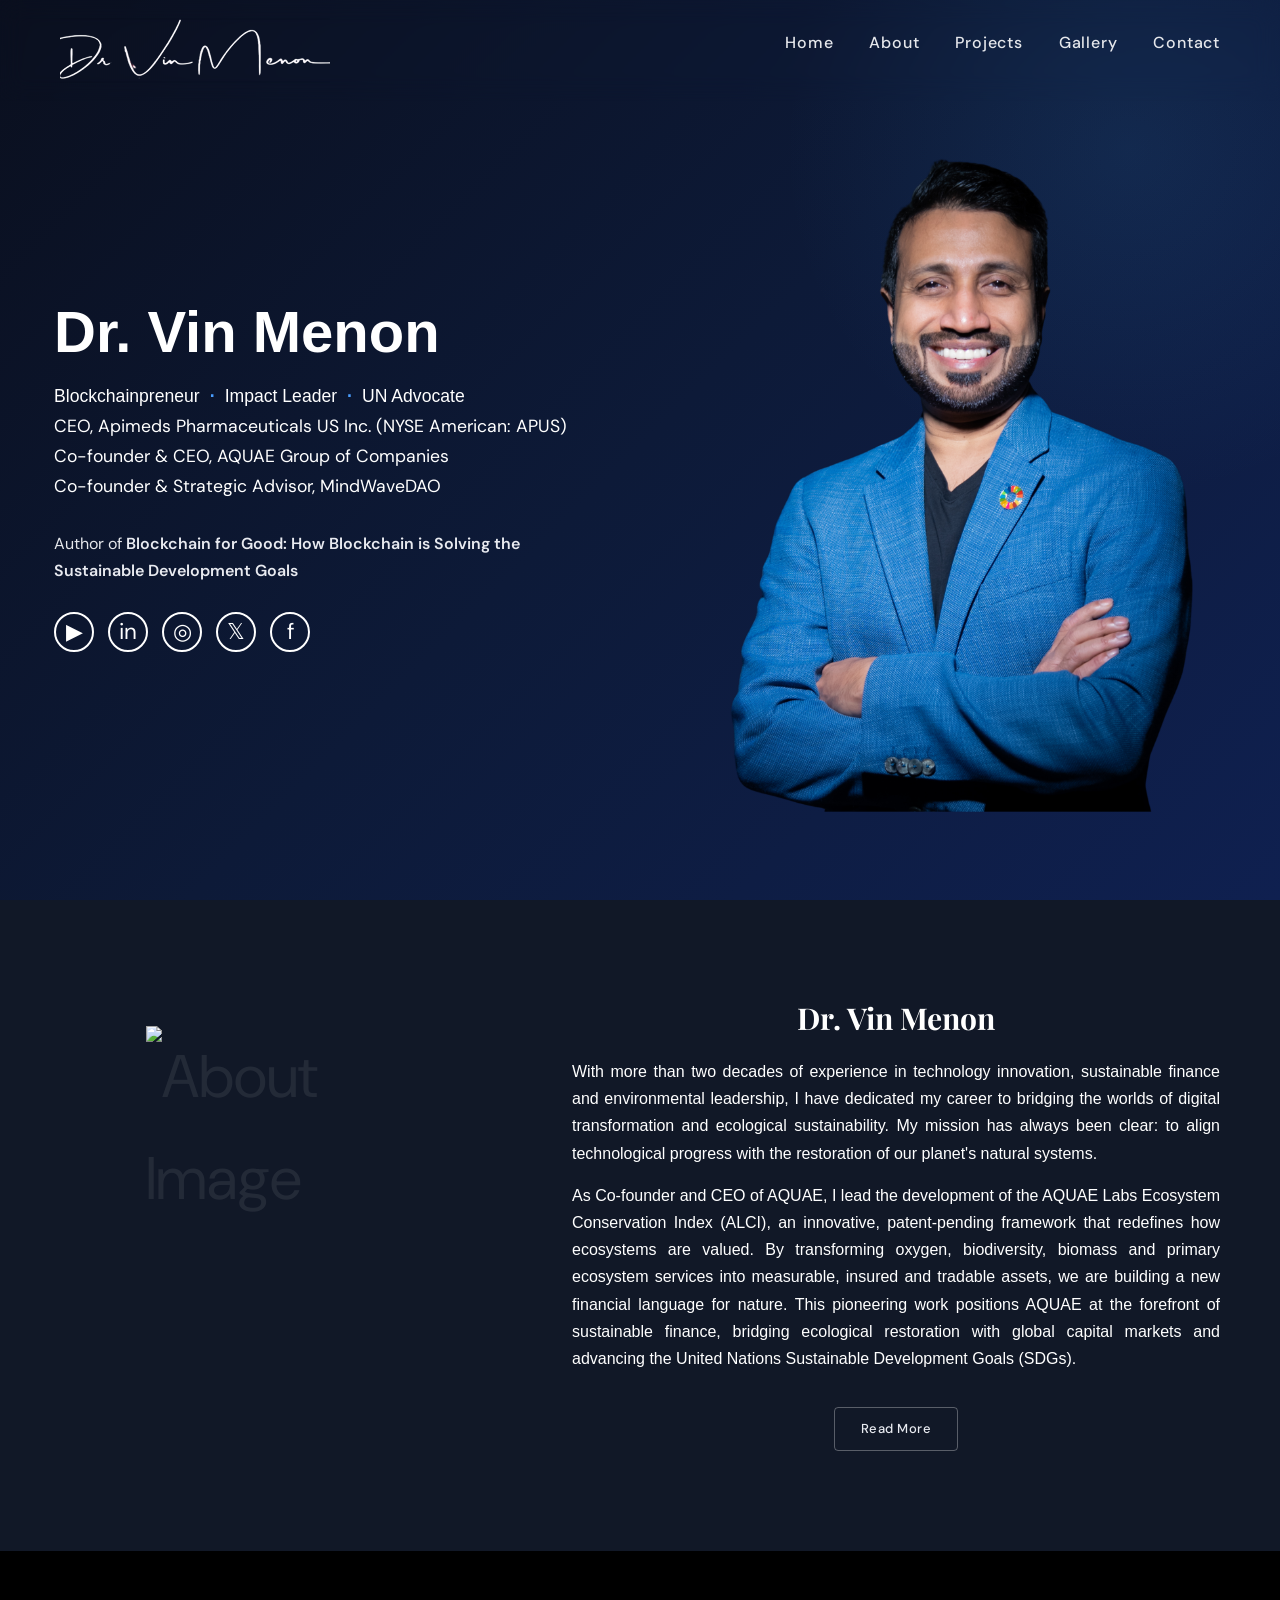
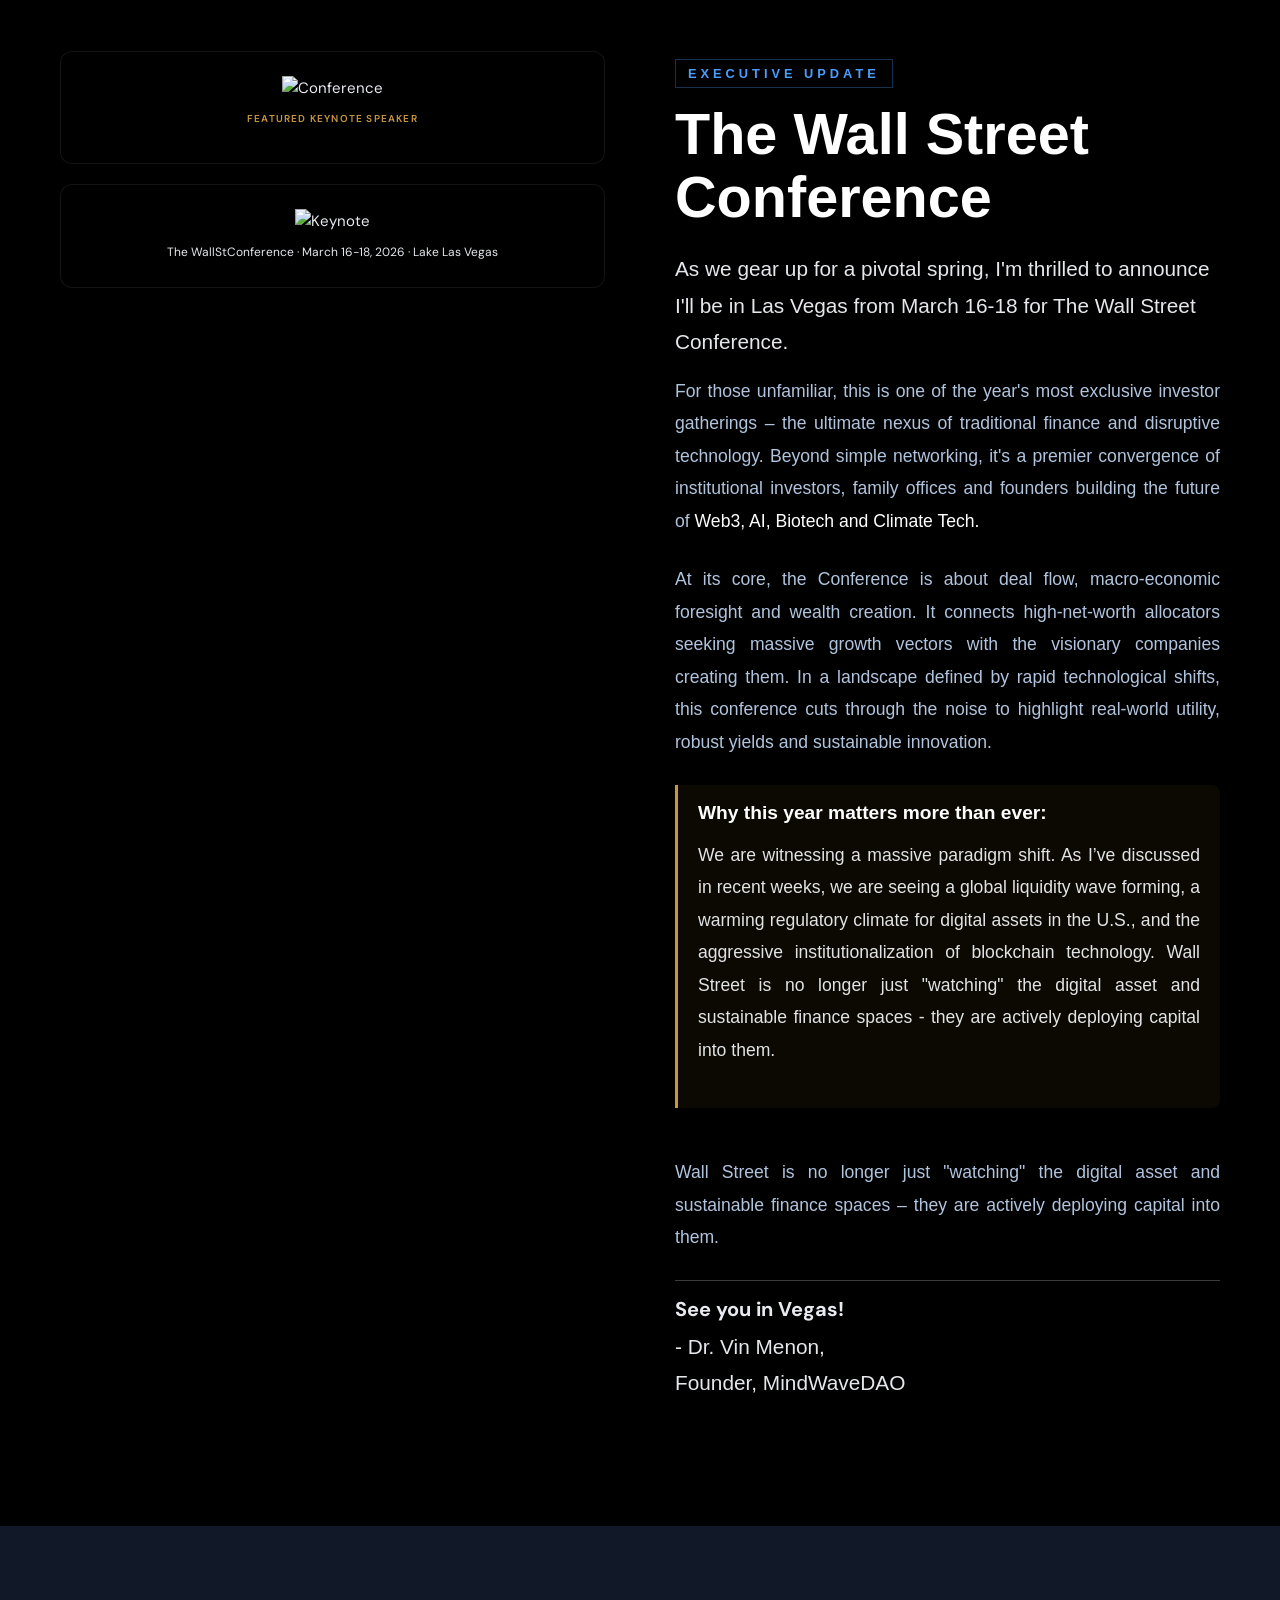
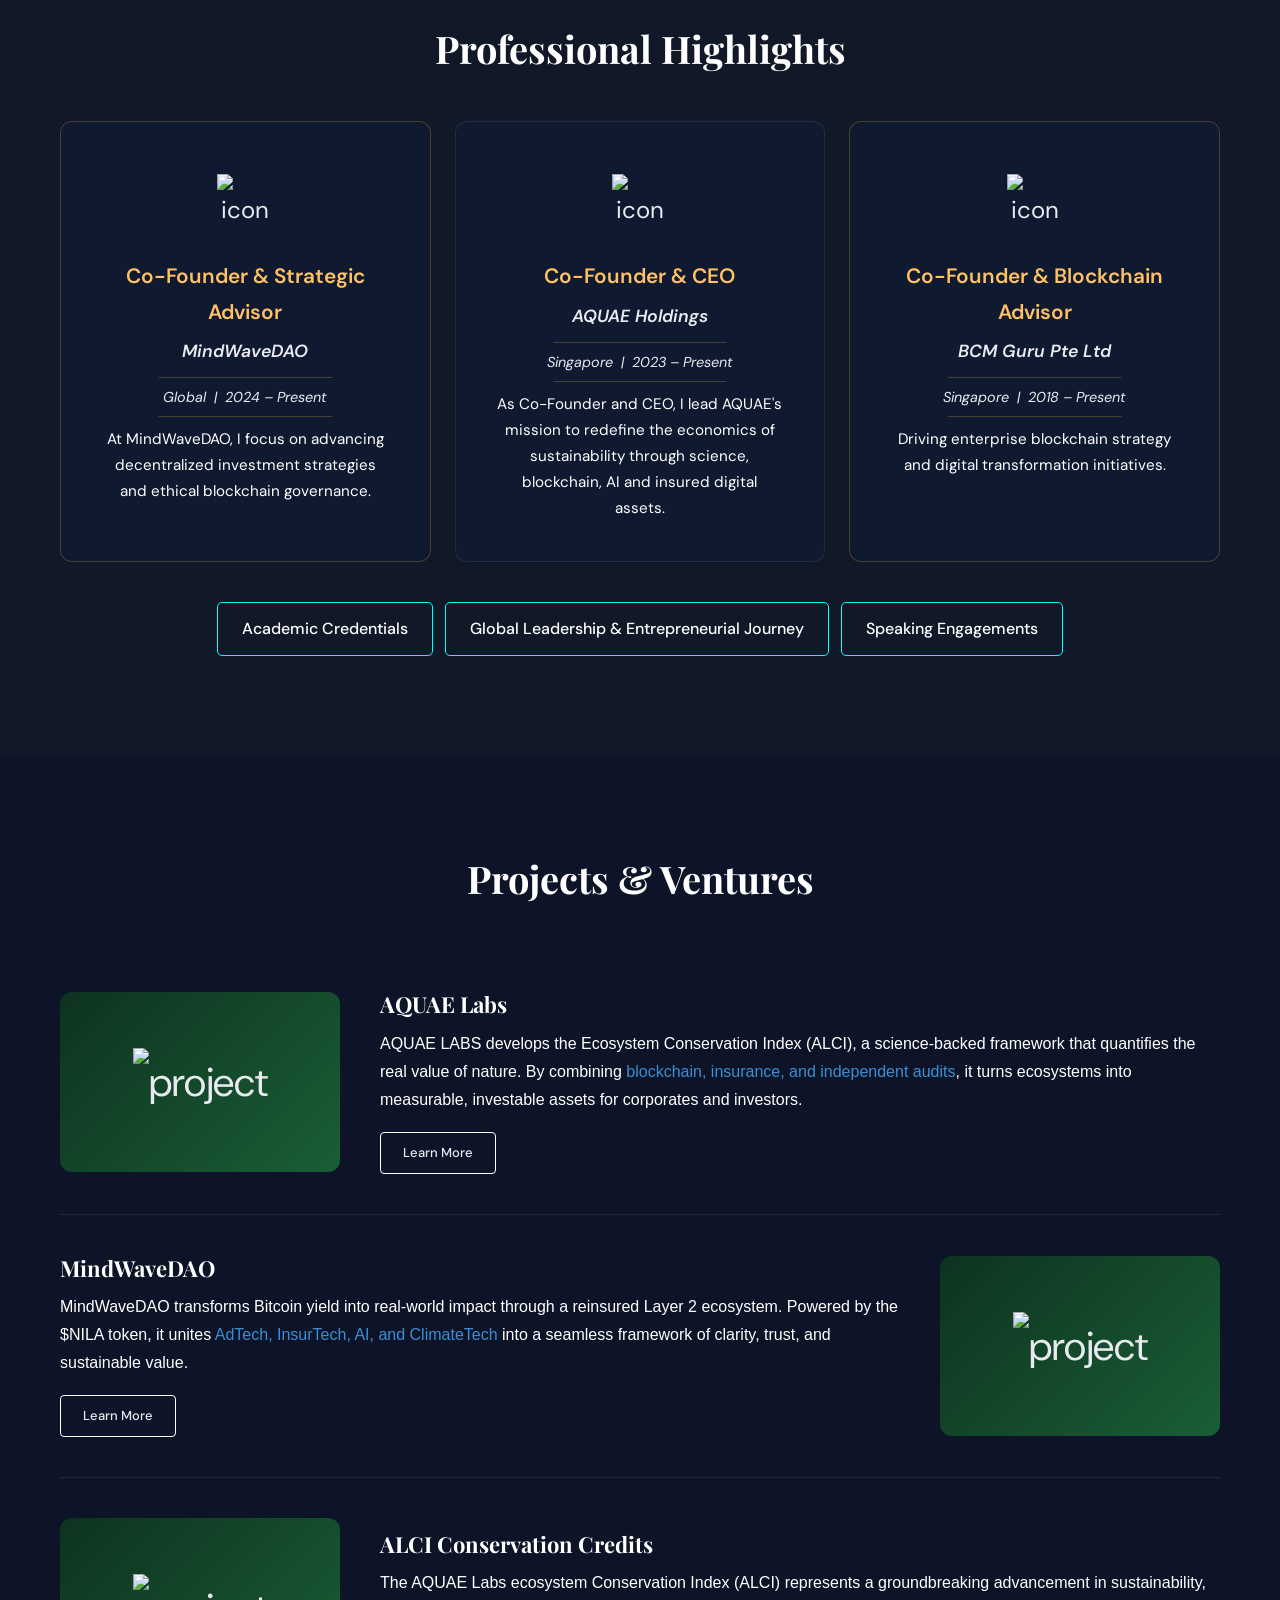
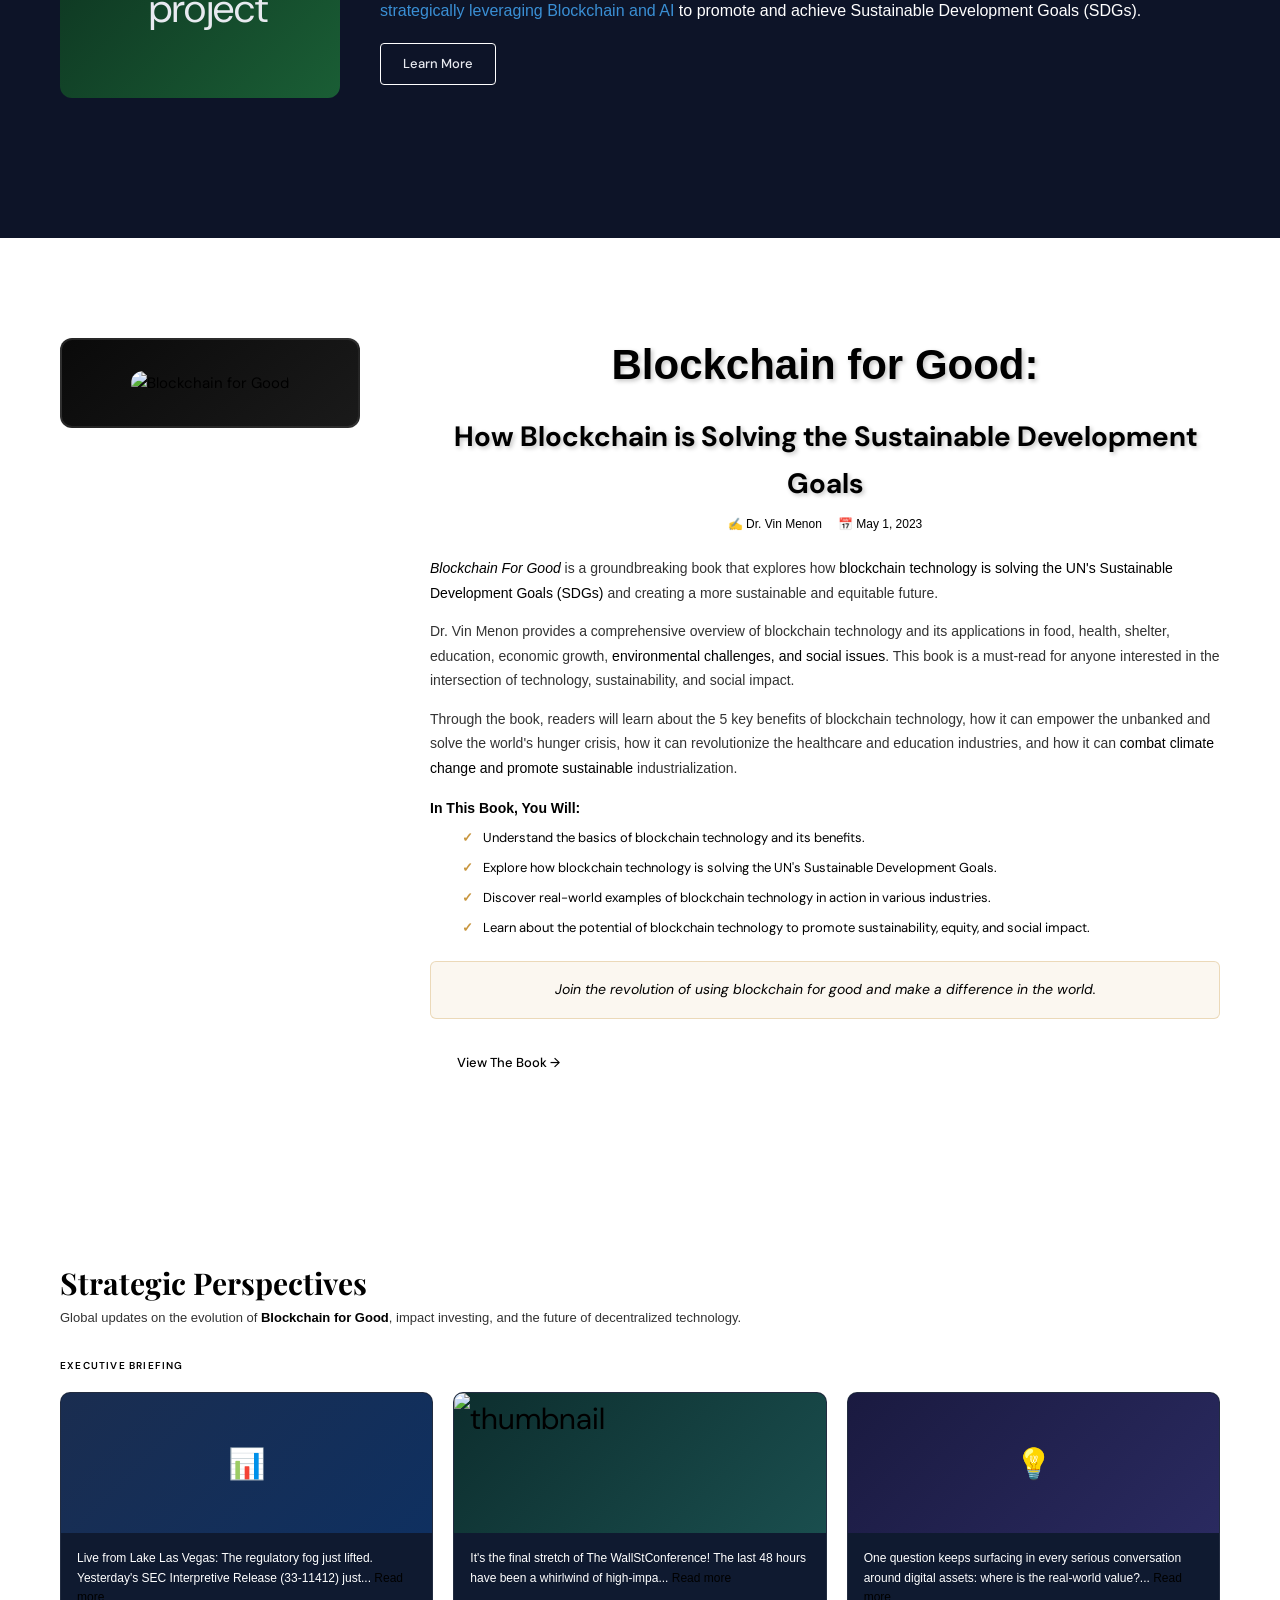
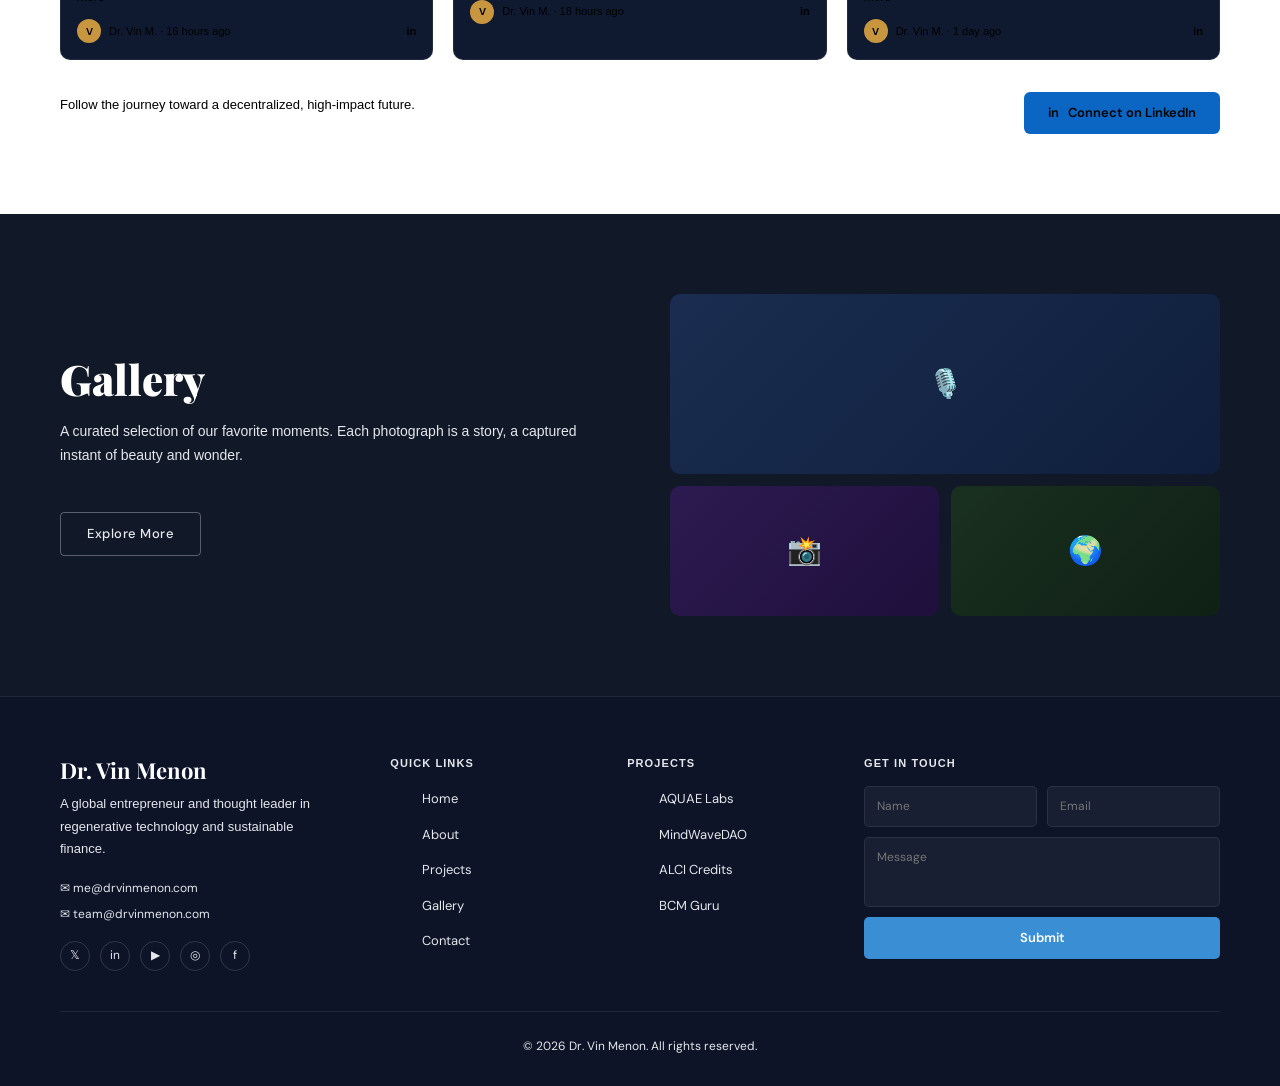
==== index.html @ 0c38018a "theon" ====
<!DOCTYPE html>
<html lang="en">
<head>
<meta charset="UTF-8">
<meta name="viewport" content="width=device-width, initial-scale=1.0">
<title>Dr. Vin Menon – Blockchainpreneur · Impact Leader · UN Advocate</title>
<link href="https://fonts.googleapis.com/css2?family=Playfair+Display:wght@400;700;900&family=DM+Sans:wght@300;400;500;600&family=DM+Serif+Display&display=swap" rel="stylesheet">
<link href="https://cdn.jsdelivr.net/npm/bootstrap@5.3.8/dist/css/bootstrap.min.css" rel="stylesheet" integrity="sha384-sRIl4kxILFvY47J16cr9ZwB07vP4J8+LH7qKQnuqkuIAvNWLzeN8tE5YBujZqJLB" crossorigin="anonymous">
<style>
  :root {
    --dark: #0a0f1e;
    --dark2: #0d1428;
    --dark3: #111827;
    --card-bg: #0f1a30;
    --accent: #c8963e;
    --accent2: #e8b44a;
    --blue-accent: #3a8fd4;
    --text: #e8eaf0;
    --muted: #e5e7eb;
    --border: rgba(255,255,255,0.08);
  }

  * { margin: 0; padding: 0; box-sizing: border-box; }

  body {
    background: var(--dark);
    color: var(--text);
    font-family: 'DM Sans', sans-serif;
    font-size: 15px;
    line-height: 1.7;
    overflow-x: hidden;
  }

  a { text-decoration: none; color: inherit; }

  /* NAV */
nav {
  position: fixed;
  top: 0;
  left: 0;
  right: 0;
  z-index: 100;

  /* background: rgba(10,15,30,0.85); */
  backdrop-filter: blur(12px);
  /* border-bottom: 1px solid var(--border); */
}

/* This controls spacing of content */
.nav-container {
  max-width: 1200px;      /* controls content width */
  margin: 0 auto;         /* center it */
  padding: 18px 20px;     /* space left & right */

  display: flex;
  align-items: center;
  justify-content: space-between;
}  

  .nav-logo {
    font-family: 'Playfair Display', serif;
    font-size: 22px;
    font-style: italic;
    color: var(--text);
    letter-spacing: 1px;
  }

  .nav-links {
    display: flex;
    gap: 36px;
    list-style: none;
  }

  .nav-links a {
    font-size: 16px;
    font-weight: 500;
    letter-spacing: 0.05em;
    color: var(--muted);
    transition: color 0.25s;
  }

  .nav-toggle-input {
    display: none;
  }

  .nav-toggle-label {
    display: none;
    font-size: 24px;
    color: var(--text);
    cursor: pointer;
    user-select: none;
    padding: 5px;
  }

  .nav-links a:hover { color: var(--text); }

  /* HERO */
  .hero {
    min-height: 100vh;
    display: flex;
    align-items: center;
    background: linear-gradient(135deg, #0a0f1e 0%, #0d1a38 50%, #0f2050 100%);
    padding: 52px 54px 0px;
    position: relative;
    overflow: hidden;
  }

  .hero::before {
    content: '';
    position: absolute;
    top: -200px; right: -200px;
    width: 700px; height: 700px;
    background: radial-gradient(circle, rgba(58,143,212,0.12) 0%, transparent 70%);
    pointer-events: none;
  }

  .hero-inner {
    max-width: 1200px;
    margin: 0 auto;
    width: 100%;
    display: grid;
    grid-template-columns: 1fr 1fr;
    align-items: center;
    gap: 60px;
  }

  .hero-content { position: relative; z-index: 2; }

.hero-content h1 {
  font-family: 'Roboto', sans-serif;
  font-size: 58px;
  font-weight: 700;
  line-height: 1.1;
  color: #fff;
  margin-bottom: 18px;
}
  .hero-tags {
    display: flex;
    gap: 10px;
    align-items: center;
    flex-wrap: wrap;
    /* margin-bottom: 20px; */
    font-size: 1.1rem;
    color: white;
  }

  .hero-tags span.dot { color: #4a9eff; font-weight: 700; }

  .hero-roles {
    margin-bottom: 28px;
    font-size: 1.1rem;
    color: white;
    /* line-height: 1.9; */
  }

  .hero-book {
    font-size: 1rem;
    color: var(--muted);
    margin-bottom: 28px;
  }

  .hero-book strong {
    color: var(--text);
    font-weight: 600;
  }

  .hero-socials {
    display: flex;
    gap: 14px;
  }

  .social-btn {
    /* width: 38px; height: 38px; */
    /* border: 1px solid rgba(255,255,255,0.2); */
    /* border-radius: 50%; */
    display: flex;
    align-items: center;
    justify-content: center;
width: 40px;
    height: 40px;
    border-radius: 50%;
    border: 2px solid #ffffff;
    color: #fff;
    font-size: 1.4rem;   
     transition: all 0.25s;
    cursor: pointer;
  }

  .social-btn:hover {
    border-color: var(--accent);
    color: var(--accent);
    background: rgba(200,150,62,0.1);
  }

  .hero-image {
    display: flex;
    justify-content: flex-end;
    position: relative;
  }

  .hero-img-wrap {
    width: 420px;
    height: 480px;
    border-radius: 20px;
    overflow: hidden;
    /* background: linear-gradient(160deg, #1a2d50 0%, #0f1e3c 100%); */
    display: flex;
    align-items: flex-end;
    justify-content: center;
    position: relative;
  }

  .hero-img-placeholder {
    width: 100%;
    height: 100%;
    /* background: linear-gradient(160deg, #1a3560 0%, #0d1e42 100%); */
    display: flex;
    align-items: center;
    justify-content: center;
    font-size: 80px;
    color: rgba(255,255,255,0.1);
  }

  /* ABOUT */
  .about {
    padding: 100px 60px;
    background: var(--dark3);
  }

  .about-inner {
    max-width: 1200px;
    margin: 0 auto;
    display: grid;
    grid-template-columns: 1fr 1.5fr;
    gap: 80px;
    align-items: center;
  }

  .about-img-wrap {
    border-radius: 16px;
    overflow: hidden;
    height: 400px;
    /* background: linear-gradient(140deg, #1a2d50 0%, #0f1e3c 100%); */
    display: flex;
    align-items: center;
    justify-content: center;
    font-size: 60px;
    color: rgba(255,255,255,0.08);
  }

  .about-content h2 {
    font-family: 'Playfair Display', serif;
    font-size: 30px;
    font-weight: 700;
    margin-bottom: 22px;
    color: #fff;
  }

  /* .about-content p {
    font-size: 14px;
    color: var(--muted);
    margin-bottom: 16px;
    line-height: 1.8;
  } */

  .about-content p a {
    color: var(--blue-accent);
  }

  .btn-outline {
    display: inline-block;
    margin-top: 20px;
    padding: 10px 26px;
    border: 1px solid rgba(255,255,255,0.3);
    border-radius: 4px;
    font-size: 13px;
    font-weight: 500;
    color: var(--text);
    letter-spacing: 0.04em;
    transition: all 0.25s;
    cursor: pointer;
  }

  .btn-outline:hover {
    border-color: var(--accent);
    color: var(--accent);
    background: rgba(200,150,62,0.06);
  }

  /* EXECUTIVE UPDATE */
  .exec-update {
    padding: 100px 60px;
    background: black;
  }

  .exec-inner {
    max-width: 1200px;
    margin: 0 auto;
    display: grid;
    grid-template-columns: 1fr 1fr;
    gap: 70px;
    /* align-items: center; */
  }

  .exec-cards {
    display: flex;
    flex-direction: column;
    gap: 20px;
  }

  .exec-card {
    background: black;
    border: 1px solid var(--border);
    border-radius: 12px;
    overflow: hidden;
    padding: 24px;
    position: relative;
  }

  .exec-card-label {
    font-size: 10px;
    letter-spacing: 0.12em;
    color: var(--accent);
    font-weight: 600;
    text-transform: uppercase;
    margin-bottom: 12px;
  }

  .conf-header {
    font-size: 13px;
    font-weight: 700;
    color: var(--text);
    text-transform: uppercase;
    letter-spacing: 0.1em;
    margin-bottom: 4px;
  }

  .conf-title {
    font-family: 'Playfair Display', serif;
    font-size: 22px;
    font-weight: 900;
    color: #fff;
    margin-bottom: 6px;
  }

  .conf-subtitle {
    color: var(--accent);
    font-size: 12px;
    font-weight: 700;
    text-transform: uppercase;
    letter-spacing: 0.08em;
    margin-bottom: 4px;
  }

  .conf-desc {
    font-size: 11px;
    color: var(--muted);
    margin-bottom: 4px;
  }

  .conf-date {
    font-size: 11px;
    color: var(--muted);
    opacity: 0.7;
  }

  .exec-content {
    padding: 10px 0;
  }

  .exec-tag {
color: #4a9eff;
    font-size: .8rem;
    font-weight: 700;
    text-transform: uppercase;
    letter-spacing: 4px;
    margin-bottom: 15px;
    padding: 6px 12px;
    border: 1px solid rgba(74, 158, 255, .3);  }

  .exec-content h2 {
  font-family: 'Roboto', sans-serif;
    font-size: 3.6rem;
    font-weight: 800;
    line-height: 1.1;
    color: #fff;
    margin-bottom: 22px;
  }

  .exec-content p {
    font-size: 1.3rem;
    color: var(--muted);
    margin-bottom: 14px;
    line-height: 1.75;
  }

  .exec-content p a { color: var(--blue-accent); }

  .highlight-box {
    border-left: 3px solid var(--accent);
    padding: 16px 20px;
    background: rgba(200,150,62,0.06);
    border-radius: 0 8px 8px 0;
    margin-top: 18px;
  }

  .highlight-box strong {
    display: block;
    font-size: 13px;
    font-weight: 600;
    color: var(--text);
    margin-bottom: 10px;
  }

  .highlight-box p {
    font-size: 13px;
    color: var(--muted);
    margin-bottom: 8px;
    line-height: 1.7;
  }

  .highlight-box p:last-child { margin-bottom: 0; }

  /* PROFESSIONAL HIGHLIGHTS */
  .highlights {
    padding: 100px 60px;
    background: var(--dark3);
  }

  .section-title {
    font-family: 'Playfair Display', serif;
    font-size: 38px;
    font-weight: 700;
    color: #fff;
    text-align: center;
    margin-bottom: 50px;
  }

  .highlights-grid {
    max-width: 1200px;
    margin: 0 auto;
    display: grid;
    grid-template-columns: repeat(3, 1fr);
    gap: 24px;
    margin-bottom: 40px;
  }

  .highlight-card {
    background: var(--card-bg);
    border: 1px solid var(--border);
    border-radius: 12px;
    padding: 32px 24px;
    text-align: center;
    transition: border-color 0.25s, transform 0.25s;
  }

  .highlight-card:hover {
    border-color: var(--accent);
    transform: translateY(-4px);
  }

  .highlight-card:first-child { border-color: rgba(200,150,62,0.3); }
  .highlight-card:last-child { border-color: rgba(200,150,62,0.3); }

  .card-icon {
    width: 56px; height: 80px;
    margin: 0 auto 16px;
    border-radius: 50%;
    display: flex;
    align-items: center;
    justify-content: center;
    font-size: 24px;
  }

  .card-role {
    color: #ffc163;
    font-size: 1.3rem;
    font-weight: 600;
    margin: 0 0 .5rem;
    /* font-family: Roboto, sans-serif; */
  }

  .card-title {
    font-size: 1.1rem;
    font-weight: 600;
    color: var(--text);
    margin-bottom: 4px;
    font-style: italic;
    word-break: break-word;
    overflow-wrap: break-word;
  }

  .card-org {
    font-size: 12px;
    font-style: italic;
    color: var(--muted);
    margin-bottom: 10px;
  }

.card-period {
  position: relative;
  padding: 8px 0;
  margin: 10px 0;
  font-size: .9rem;
    font-style: italic;
}

.card-period::before,
.card-period::after {
  content: "";
  position: absolute;
  left: 50%;
  transform: translateX(-50%);
  width: 60%;              /* 👈 control border width */
  height: 1px;
  background: rgba(200,150,62,0.3); /* 👈 low opacity */
}

.card-period::before {
  top: 0;
}

.card-period::after {
  bottom: 0;
}
  .card-desc {
    font-size:.95rem;
    color: white;
    line-height: 1.7;
  }

  .tab-btns {
    display: flex;
    gap: 12px;
    justify-content: center;
  }

  .tab-btn {
        background-color: transparent;
border: 1px solid cyan;
    border-radius: 5px;
    padding: .75rem 1.5rem;
    font-size: 1rem;
    font-weight: 500;
    text-decoration: none;
    cursor: pointer;
    color: white;
    text-align: center; 
   }

  .tab-btn:hover {
    border-color: var(--accent);
    color: var(--accent);
  }

  /* PROJECTS */
  .projects {
    padding: 100px 60px;
    background: var(--dark2);
  }

  .projects-inner { max-width: 1200px; margin: 0 auto; }

  .project-item {
    display: grid;
    grid-template-columns: 280px 1fr;
    gap: 40px;
    align-items: center;
    padding: 40px 0;
    border-bottom: 1px solid var(--border);
  }

  .project-item:first-child { padding-top: 0; }
  .project-item:last-child { border-bottom: none; }

  .project-item.reverse {
    grid-template-columns: 1fr 280px;
  }

  .project-item.reverse .project-text { order: 1; }
  .project-item.reverse .project-img { order: 2; }

  .project-img {
    height: 180px;
    border-radius: 12px;
    overflow: hidden;
    display: flex;
    align-items: center;
    justify-content: center;
    font-size: 40px;
  }

  .project-img.aquae { background: linear-gradient(135deg, #0d3320 0%, #1a5e35 100%); }
  .project-img.mind { background: linear-gradient(135deg, #0d1a3a 0%, #1a2d5e 100%); }
  .project-img.alci { background: linear-gradient(135deg, #1a2e0d 0%, #2d5e1a 100%); }

  .project-text h3 {
    font-family: 'Playfair Display', serif;
    font-size: 22px;
    font-weight: 700;
    color: #fff;
    margin-bottom: 12px;
  }

  .project-text p {
    font-size: 1rem;
    color: white;
    line-height: 1.75;
    margin-bottom: 18px;
  }

  .project-text p a { color: var(--blue-accent); }

  .btn-primary {
    display: inline-block;
    padding: 9px 22px;
    border: 1px solid rgb(255, 255, 255);
    border-radius: 4px;
    font-size: 13px;
    font-weight: 500;
    color: var(--text);
    cursor: pointer;
    transition: all 0.25s;
    background: transparent;
  }

  .btn-primary:hover {
    border-color: var(--accent);
    color: var(--accent);
  }

  /* Section backgrounds */
.book-section,
.perspectives {
  background: #ffffff !important;
}
.post-thumb img {
  width: 100%;
  height: 100%;
  object-fit: contain; /* or 'cover' if you want full fill */
}

.book-cover-img {
  width: 100%;
  height: 100%;
  object-fit: cover; /* or 'contain' if full image needed */
  border-radius: 12px;
}

/* All text inside sections */
.book-section *,
.perspectives * {
  color: #000 !important;
}

/* Slightly softer paragraph text (optional readability) */
.book-content p,
.post-body p,
.book-meta,
.perspectives-inner .sub {
  color: #333 !important;
}

  /* BOOK */
  .book-section {
    padding: 100px 60px;
    background: var(--dark3);
  }

  .book-inner {
    max-width: 1200px;
    margin: 0 auto;
    display: grid;
    grid-template-columns: 300px 1fr;
    gap: 70px;
    align-items: start;
  }

  .book-cover {
    background: linear-gradient(140deg, #0a0a0a 0%, #1a1a1a 100%);
    border-radius: 12px;
    padding: 30px 24px;
    text-align: center;
    border: 2px solid rgba(255,255,255,0.1);
  }

  .book-cover-title {
    font-family: 'Playfair Display', serif;
    font-size: 26px;
    font-weight: 900;
    color: #fff;
    line-height: 1.1;
    text-transform: uppercase;
    margin-bottom: 8px;
  }

  .book-cover-dash {
    width: 60%;
    height: 2px;
    background: #fff;
    margin: 12px auto;
  }

  .book-cover-sub {
    font-size: 10px;
    color: #aaa;
    letter-spacing: 0.05em;
    text-transform: uppercase;
    margin-bottom: 18px;
  }

  .book-cover-blockchain {
    background: linear-gradient(90deg, #1a6bb5, #3a8fd4);
    padding: 14px;
    border-radius: 8px;
    font-family: 'Playfair Display', serif;
    font-size: 18px;
    font-weight: 700;
    color: #fff;
    letter-spacing: 0.08em;
    margin-bottom: 14px;
    text-align: center;
  }

  .book-cover-author {
    font-size: 12px;
    color: var(--muted);
    letter-spacing: 0.05em;
  }

  .book-content h2 {
   font-size: clamp(26px, 4.5vw, 42px);
    line-height: 1.3;
    font-weight: 700;
    color: var(--midnight-blue-dark);
    margin-bottom: clamp(15px, 3vw, 20px);
    text-align: center;
    word-wrap: break-word;
    text-shadow: 2px 2px 4px rgba(20, 20, 20, .25);
  }

  .book-content .book-subtitle {
    /* font-family: 'Playfair Display', serif; */
font-size: clamp(18px, 3vw, 28px);  
    font-weight: 700;
    color:black;
    margin-bottom: 6px;
        text-shadow: 2px 2px 4px rgba(20, 20, 20, .25);

  }

  .book-meta {
    font-size: 12px;
    color: var(--muted);
    margin-bottom: 22px;
    display: flex;
    gap: 16px;
    align-items: center;
    display: flex;
  justify-content: center; /* 👈 centers horizontally */
  align-items: center;
  gap: 16px;
  }

  .book-content p {
    font-size: 14px;
    color: var(--muted);
    line-height: 1.75;
    margin-bottom: 14px;
  }

  .book-content p a { color: var(--blue-accent); }

  .book-content h4 {
    font-size: 14px;
    font-weight: 700;
    color: var(--text);
    margin: 20px 0 10px;
  }

  .book-list {
    list-style: none;
    margin-bottom: 22px;
  }

  .book-list li {
    display: flex;
    align-items: flex-start;
    gap: 10px;
    font-size: 13px;
    color: var(--muted);
    margin-bottom: 8px;
  }

  .book-list li::before {
    content: '✓';
    color: var(--accent);
    font-weight: 700;
    flex-shrink: 0;
  }

  .book-cta {
    background: rgba(200,150,62,0.08);
    border: 1px solid rgba(200,150,62,0.3);
    border-radius: 6px;
    padding: 16px 20px;
    font-size: 14px;
    font-style: italic;
    color: var(--accent2);
    text-align: center;
    margin-bottom: 22px;
  }

  .btn-view {
    display: inline-flex;
    align-items: center;
    gap: 8px;
    padding: 10px 26px;
    border: 1px solid rgba(255,255,255,0.3);
    border-radius: 4px;
    font-size: 13px;
    font-weight: 500;
    color: var(--text);
    cursor: pointer;
    transition: all 0.25s;
  }

  .btn-view:hover {
    border-color: var(--blue-accent);
    color: var(--blue-accent);
  }

  /* STRATEGIC PERSPECTIVES */
  .perspectives {
    padding: 80px 60px;
    background: var(--dark2);
  }

  .perspectives-inner { max-width: 1200px; margin: 0 auto; }

  .perspectives-inner h2 {
    font-family: 'Playfair Display', serif;
    font-size: 30px;
    font-weight: 700;
    color: #fff;
    margin-bottom: 6px;
  }

  .perspectives-inner .sub {
    font-size: 13px;
    color: var(--muted);
    margin-bottom: 28px;
  }

  .perspectives-inner .sub strong { color: var(--text); }

  .exec-briefing-tag {
    font-size: 10px;
    letter-spacing: 0.12em;
    color: var(--accent);
    font-weight: 600;
    text-transform: uppercase;
    margin-bottom: 18px;
  }

  .posts-grid {
    display: grid;
    grid-template-columns: repeat(3, 1fr);
    gap: 20px;
    margin-bottom: 32px;
  }

  .post-card {
    background: var(--card-bg);
    border: 1px solid var(--border);
    border-radius: 10px;
    overflow: hidden;
    transition: border-color 0.25s, transform 0.25s;
  }

  .post-card:hover {
    border-color: rgba(200,150,62,0.3);
    transform: translateY(-3px);
  }

  .post-thumb {
    height: 140px;
    display: flex;
    align-items: center;
    justify-content: center;
    font-size: 30px;
  }

  .post-thumb.blue { background: linear-gradient(135deg, #1a2d50 0%, #0f3060 100%); }
  .post-thumb.teal { background: linear-gradient(135deg, #0d2e2e 0%, #1a4e4e 100%); }
  .post-thumb.navy { background: linear-gradient(135deg, #1a1a40 0%, #2a2a60 100%); }

  .post-body { padding: 16px; }

  .post-body p {
    font-size: 12px;
    color: white !important;
    line-height: 1.6;
    margin-bottom: 12px;
  }

  .post-footer {
    display: flex;
    align-items: center;
    justify-content: space-between;
    font-size: 11px;
    color: var(--muted);
  }

  .post-author {
    display: flex;
    align-items: center;
    gap: 8px;
  }

  .post-avatar {
    width: 24px; height: 24px;
    background: var(--accent);
    border-radius: 50%;
    display: flex;
    align-items: center;
    justify-content: center;
    font-size: 10px;
    color: #fff;
    font-weight: 700;
  }

  .linkedin-btn {
    display: inline-flex;
    align-items: center;
    gap: 10px;
    padding: 10px 24px;
    background: #0a66c2;
    border-radius: 6px;
    font-size: 13px;
    font-weight: 600;
    color: #fff;
    cursor: pointer;
    transition: background 0.25s;
    float: right;
  }

  .linkedin-btn:hover { background: #0855a5; }

  /* GALLERY */
  .gallery {
    padding: 80px 60px;
    background: var(--dark3);
  }

  .gallery-inner {
    max-width: 1200px;
    margin: 0 auto;
    display: grid;
    grid-template-columns: 1fr 1fr;
    gap: 60px;
    align-items: center;
  }

  .gallery-content h2 {
    font-family: 'Playfair Display', serif;
    font-size: 42px;
    font-weight: 900;
    color: #fff;
    margin-bottom: 14px;
  }

  .gallery-content p {
    font-size: 14px;
    color: var(--muted);
    margin-bottom: 24px;
    line-height: 1.75;
  }

  .gallery-grid {
    display: grid;
    grid-template-columns: 1fr 1fr;
    gap: 12px;
  }

  .gallery-item {
    border-radius: 10px;
    overflow: hidden;
    height: 130px;
    display: flex;
    align-items: center;
    justify-content: center;
    font-size: 28px;
  }

  .gallery-item:first-child {
    grid-column: 1 / -1;
    height: 180px;
  }

  .gi-1 { background: linear-gradient(135deg, #1a2d50 0%, #0f1e3c 100%); }
  .gi-2 { background: linear-gradient(135deg, #2d1a50 0%, #1e0f3c 100%); }
  .gi-3 { background: linear-gradient(135deg, #1a3020 0%, #0f2015 100%); }

  /* FOOTER */
  footer {
    background: var(--dark2);
    padding: 60px 60px 30px;
    border-top: 1px solid var(--border);
  }

  .footer-inner {
    max-width: 1200px;
    margin: 0 auto;
    display: grid;
    grid-template-columns: 1.5fr 1fr 1fr 1.5fr;
    gap: 50px;
    padding-bottom: 40px;
    border-bottom: 1px solid var(--border);
    margin-bottom: 24px;
  }

  .footer-brand h3 {
    font-family: 'Playfair Display', serif;
    font-size: 22px;
    font-weight: 700;
    color: #fff;
    margin-bottom: 10px;
  }

  .footer-brand p {
    font-size: 13px;
    color: var(--muted);
    line-height: 1.7;
    margin-bottom: 18px;
  }

  .footer-email {
    display: flex;
    align-items: center;
    gap: 8px;
    font-size: 12px;
    color: var(--muted);
    margin-bottom: 6px;
  }

  .footer-socials {
    display: flex;
    gap: 10px;
    margin-top: 16px;
  }

  .footer-social {
    width: 30px; height: 30px;
    border: 1px solid rgba(255,255,255,0.15);
    border-radius: 50%;
    display: flex;
    align-items: center;
    justify-content: center;
    font-size: 12px;
    color: var(--muted);
    transition: all 0.25s;
    cursor: pointer;
  }

  .footer-social:hover {
    border-color: var(--accent);
    color: var(--accent);
  }

  .footer-col h4 {
    font-size: 11px;
    letter-spacing: 0.1em;
    text-transform: uppercase;
    color: var(--muted);
    font-weight: 600;
    margin-bottom: 16px;
  }

  .footer-col ul { list-style: none; }
  .footer-col ul li { margin-bottom: 10px; }
  .footer-col ul li a { font-size: 13px; color: var(--muted); transition: color 0.2s; }
  .footer-col ul li a:hover { color: var(--text); }

  .contact-form {
    display: flex;
    flex-direction: column;
    gap: 10px;
  }

  .contact-form h4 {
    font-size: 11px;
    letter-spacing: 0.1em;
    text-transform: uppercase;
    color: var(--muted);
    font-weight: 600;
    margin-bottom: 6px;
  }

  .form-row {
    display: grid;
    grid-template-columns: 1fr 1fr;
    gap: 10px;
  }

  .contact-form input,
  .contact-form textarea {
    background: rgba(255,255,255,0.05);
    border: 1px solid var(--border);
    border-radius: 5px;
    padding: 9px 12px;
    font-size: 12px;
    color: var(--text);
    font-family: 'DM Sans', sans-serif;
    transition: border-color 0.25s;
    outline: none;
  }

  .contact-form input:focus,
  .contact-form textarea:focus {
    border-color: var(--accent);
  }

  .contact-form textarea {
    resize: none;
    height: 70px;
  }

  .submit-btn {
    background: var(--blue-accent);
    border: none;
    border-radius: 5px;
    padding: 10px;
    font-size: 13px;
    font-weight: 600;
    color: #fff;
    cursor: pointer;
    transition: background 0.25s;
    font-family: 'DM Sans', sans-serif;
  }

  .submit-btn:hover { background: #2a7dc4; }

  .footer-copy {
    max-width: 1200px;
    margin: 0 auto;
    font-size: 12px;
    color: var(--muted);
    text-align: center;
  }
  span{
    font-family: 'Roboto', sans-serif;
  }
  p{
    font-family: 'Roboto', sans-serif;
  }
  h1, h2, h3, h4 {
    font-family: 'Roboto', sans-serif;
  }

  .about-paragraph {
    font-size: 16px;
    line-height: 1.7;
    margin-bottom: 15px;
    text-align: justify;
    color: white
}
.heading{
 font-size: 1.2rem;
    color: #fff;
    margin-bottom: 15px;
    font-weight: 700;
}
@media (max-width: 768px) {

  /* Stack cards vertically */
  .exec-cards {
    display: flex;
    flex-direction: column;
    gap: 16px;
  }

  .exec-card {
    width: 100%;
  }

  /* Image sizing */
  .exec-img {
    width: 100%;
    height: auto;
    border-radius: 8px;
  }

  /* Reduce spacing */
  .exec-inner {
    padding: 0 12px;
  }

  /* Content spacing */
  .exec-content {
    margin-top: 20px;
  }

  /* Headings */
  .exec-content h2 {
    font-size: 22px;
    text-align: center;
  }

  /* Paragraph readability */
  .exec-content p {
    font-size: 14px !important;
    line-height: 1.7 !important;
    text-align: justify;
  }

  /* Highlight box */
  .highlight-box {
    padding: 14px;
    margin-bottom: 20px;
  }

  .highlight-box h3 {
    font-size: 16px;
  }

  /* Footer text */
  .exec-content h5 {
    text-align: center;
    font-size: 16px;
  }

  .exec-content p:last-child {
    text-align: center;
    font-size: 14px;
  }

  /* Tag center */
  .exec-tag {
    display: block;
    text-align: center;
    font-size: 12px;
  }
}
@media (max-width: 576px) {
  .tab-btns {
    justify-content: flex-start;  /* override center ONLY on mobile */
    overflow-x: auto;
    gap: 8px;
    padding-bottom: 6px;
    scrollbar-width: none;
  }

  .tab-btns::-webkit-scrollbar {
    display: none;
  }

  .tab-btn {
    white-space: nowrap;
    flex-shrink: 0;
    font-size: 13px;
    padding: 8px 14px;
  }
}

  /* Animations */
  @keyframes fadeInUp {
    from { opacity: 0; transform: translateY(28px); }
    to { opacity: 1; transform: translateY(0); }
  }

  .hero-content { animation: fadeInUp 0.8s ease both; }
.hero-img-placeholder img {
  transition: transform 0.4s ease, box-shadow 0.4s ease;
}

.hero-img-placeholder img:hover {
  transform: translateX(-15px) scale(1.02);
  /* box-shadow: 0 10px 30px rgba(0,0,0,0.2); */
}
  /* RESPONSIVE MOBILE + TABLET (keep large screen unchanged) */
  @media (max-width: 992px) {
    .nav-container { padding: 14px 20px; }
    .nav-links { gap: 18px; font-size: 14px; }
    .hero { padding: 100px 30px 60px; }
    .hero-inner { grid-template-columns: 1fr; gap: 30px; }
    .hero-image { justify-content: center; }
    .hero-img-wrap { width: 320px; height: 360px; }
    .about { padding: 80px 30px; }
    .about-inner, .exec-inner, .projects-inner, .book-inner, .gallery-inner, .footer-inner { width: 100%; }
    .about-inner, .exec-inner, .book-inner, .gallery-inner { grid-template-columns: 1fr; gap: 30px; }
    .highlights-grid { grid-template-columns: repeat(2, 1fr); gap: 18px; }
    .project-item { grid-template-columns: 1fr; gap: 20px; padding: 30px 0; }
    .project-item.reverse { grid-template-columns: 1fr; }
    .project-img { height: 160px; }
    .perspectives { padding: 60px 30px; }
    .posts-grid { grid-template-columns: 1fr 1fr; gap: 16px; }
    .gallery-grid { grid-template-columns: 1fr 1fr; gap: 10px; }
    .footer-inner { grid-template-columns: 1fr 1fr; gap: 20px; padding-bottom: 30px; }
    .footer-socials { justify-content: flex-start; }
    .contact-form .form-row { grid-template-columns: 1fr; }
  }

  @media (max-width: 768px) {
    .nav-container { padding: 12px 16px; position: relative; }
    .nav-toggle-label { display: block; }
    .nav-links {
      position: absolute;
      top: 100%; left: 0; right: 0;
      background: rgba(10, 15, 30, 0.95);
      border-top: 1px solid var(--border);
      margin: 0;
      padding: 10px 16px;
      flex-direction: column;
      gap: 10px;
      max-height: 0;
      overflow: hidden;
      transition: max-height 0.25s ease;
      z-index: 99;
    }
    .nav-links li { width: 100%; }
    .nav-links a {
      width: 100%;
      display: block;
      font-size: 15px;
      padding: 8px 0;
    }
    .nav-toggle-input:checked + .nav-toggle-label + .nav-links {
      max-height: 320px;
    }
    .hero { padding: 104px 16px 40px; min-height: auto; }
    .hero-content h1 { font-size: 42px; }
    .hero-tags, .hero-roles, .hero-book { font-size: 12px; }
    .hero-img-wrap { width: 100%; max-width: 300px; height: 340px; margin: 0 auto; }
    .about, .exec-update, .highlights, .projects, .book-section, .perspectives, .gallery, footer { padding: 50px 16px; }
    .about-content p, .exec-content p, .project-text p, .book-content p, .post-body p, .footer-brand p { font-size: 13px; }
    .highlight-card, .exec-card, .project-item, .post-card { padding: 18px; }
    .highlights-grid, .posts-grid, .gallery-grid { grid-template-columns: 1fr; }
    .footer-inner { grid-template-columns: 1fr; gap: 16px; }
    .footer-copy { font-size: 11px; }
    .linkedin-btn { float: none; width: 100%; justify-content: center; }
    .btn-outline, .btn-primary, .btn-view, .submit-btn { width: 100%; text-align: center; }
    .contact-form textarea { height: 100px; }
  }

  /* Scrollbar */
  ::-webkit-scrollbar { width: 6px; }
  ::-webkit-scrollbar-track { background: var(--dark); }
  ::-webkit-scrollbar-thumb { background: rgba(200,150,62,0.3); border-radius: 3px; }
</style>
</head>
<body>

<!-- NAV -->
<nav>
  <div class="nav-container">
    <div class="nav-logo">
      <img src="/images/sign.png" alt="Dr. Vin Menon Logo" />
    </div> 

    <input type="checkbox" id="nav-toggle" class="nav-toggle-input" />
    <label for="nav-toggle" class="nav-toggle-label">☰</label>

    <ul class="nav-links">
      <li><a href="#">Home</a></li>
      <li><a href="#">About</a></li>
      <li><a href="#">Projects</a></li>
      <li><a href="#">Gallery</a></li>
      <li><a href="#">Contact</a></li>
    </ul>
  </div>
</nav>
<!-- HERO -->
<section class="hero">
  <div class="hero-inner">
    <div class="hero-content">
      <h1>Dr. Vin Menon</h1>
      <div class="hero-tags">
        <span>Blockchainpreneur</span>
        <span class="dot">·</span>
        <span>Impact Leader</span>
        <span class="dot">·</span>
        <span>UN Advocate</span>
      </div>
      <div class="hero-roles">
        CEO, Apimeds Pharmaceuticals US Inc. (NYSE American: APUS)<br>
        Co-founder &amp; CEO, AQUAE Group of Companies<br>
        Co-founder &amp; Strategic Advisor, MindWaveDAO
      </div>
      <div class="hero-book">
        Author of <strong>Blockchain for Good: How Blockchain is Solving the Sustainable Development Goals</strong>
      </div>
      <div class="hero-socials">
        <div class="social-btn">▶</div>
        <div class="social-btn">in</div>
        <div class="social-btn">◎</div>
        <div class="social-btn">𝕏</div>
        <div class="social-btn">f</div>
      </div>
    </div>
<div class="hero-image">
  <!-- <div class="hero-img-wrap"> -->
    <div class="hero-img-placeholder">
      <img 
        src="/images/vin.png" 
        alt="Hero Image" 
        class="img-fluid"
        style="max-width: 100%; height: auto;"
      />
    </div>
  <!-- </div> -->
</div>  </div>
</section>

<!-- ABOUT -->
<section class="about">
  <div class="about-inner">
<div class="about-img-wrap">
  <img 
    src="https://drvinmenon.com/images/vin-about.png" 
    alt="About Image" 
    class="img-fluid"
    style="
      width:260px;
      height:400px;
      object-fit:cover;
    "
  />
</div>  
  <div class="about-content">
      <h2 class="text-center">Dr. Vin Menon</h2>
      <p class="about-paragraph">With more than two decades of experience in technology innovation, sustainable finance and environmental leadership, I have dedicated my career to bridging the worlds of digital transformation and ecological sustainability. My mission has always been clear: to align technological progress with the restoration of our planet's natural systems.</p>
      <p class="about-paragraph">As Co-founder and CEO of AQUAE, I lead the development of the AQUAE Labs Ecosystem Conservation Index (ALCI), an innovative, patent-pending framework that redefines how ecosystems are valued. By transforming oxygen, biodiversity, biomass and primary ecosystem services into measurable, insured and tradable assets, we are building a new financial language for nature. This pioneering work positions AQUAE at the forefront of sustainable finance, bridging ecological restoration with global capital markets and advancing the United Nations Sustainable Development Goals (SDGs).</p>
<div class="text-center">
        <a href="#" class="btn-outline">Read More</a>
  
</div>    </div>
  </div>
</section>

<!-- EXECUTIVE UPDATE -->
<section class="exec-update">
  <div class="exec-inner">
<div class="exec-cards">

  <div class="exec-card text-center">
    <img src="https://drvinmenon.com/images/wall-street-conf-poster1.png" alt="Conference" class="img-fluid mb-2 exec-img">

    <div class="exec-card-label">Featured Keynote Speaker</div>
    <!-- <div class="conf-header">The Wall St Conference</div>
    <div style="font-size:11px;color:var(--accent);margin-bottom:6px;">
      "Sun Valley" Experience in Lake Las Vegas · March 16-18, 2026
    </div>
    <div class="conf-subtitle">Bridging Traditional Capital &amp; Disruptive Innovation</div>
    <div class="conf-desc">Join the Year's Most Exclusive Investor Gathering</div>
    <div class="conf-date">March 16–18, 2026 | Lake Las Vegas</div> -->
  </div>

  <div class="exec-card text-center">
    <img src="https://drvinmenon.com/images/wall-street-conf-poster2.png" alt="Keynote" class="img-fluid mb-2 exec-img">

    <!-- <div class="exec-card-label">Keynote Address</div>
    <div style="font-family:'Playfair Display',serif; font-size:20px; font-weight:900; color:var(--accent); text-transform:uppercase; letter-spacing:0.06em; line-height:1.2; margin-bottom:8px;">
      The Architecture of Tomorrow's Economy
    </div> -->
    <div style="font-size:12px;color:var(--muted);">
      <!-- An Exclusive Keynote Address by Dr. Vin Menon<br> -->
      The WallStConference · March 16-18, 2026 · Lake Las Vegas
    </div>
  </div>

</div>  
  <div class="exec-content">
      <span class="exec-tag">Executive Update</span>
      <h2 class="mt-3">The Wall Street Conference</h2>
      <p>As we gear up for a pivotal spring, I'm thrilled to announce I'll be in Las Vegas from March 16-18 for The Wall Street Conference.</p>
      <p style="font-size: 1.1rem; line-height: 1.85; color: #b0c4de; margin-bottom: 26px; text-align: justify;">
  For those unfamiliar, this is one of the year's most exclusive investor gatherings – the ultimate nexus of traditional finance and disruptive technology. Beyond simple networking, it's a premier convergence of institutional investors, family offices and founders building the future of<span class="text-white"> Web3, AI, Biotech and Climate Tech.</span>
</p>
      <p style="font-size: 1.1rem; line-height: 1.85; color: #b0c4de; margin-bottom: 26px; text-align: justify;">At its core, the Conference is about deal flow, macro-economic foresight and wealth creation. It connects high-net-worth allocators seeking massive growth vectors with the visionary companies creating them. In a landscape defined by rapid technological shifts, this conference cuts through the noise to highlight real-world utility, robust yields and sustainable innovation.</p>
      <div class="highlight-box mb-5">
        <h3 class="heading">Why this year matters more than ever:</h3>
        <p style="font-size: 1.1rem; line-height: 1.85; color: #e2e3e5; margin-bottom: 26px; text-align: justify;">We are witnessing a massive paradigm shift. As I’ve discussed in recent weeks, we are seeing a global liquidity wave forming, a warming regulatory climate for digital assets in the U.S., and the aggressive institutionalization of blockchain technology. Wall Street is no longer just "watching" the digital asset and sustainable finance spaces - they are actively deploying capital into them.</p>
       
      </div>

       <p  style="font-size: 1.1rem; line-height: 1.85; color: #b0c4de; margin-bottom: 26px; text-align: justify;">Wall Street is no longer just "watching" the digital asset and sustainable finance spaces – they are actively deploying capital into them.</p>

        <!-- <i  style="font-size: 1.1rem; line-height: 1.85; color: #efefef; margin-bottom: 26px; text-align: justify;">If you are an allocator, a fellow innovator or a partner attending the conference in Vegas this March, let’s connect. I look forward to discussing the future of macro assets, the continued rise of Bitcoin, and how we can leverage technology for sustainable, real-world impact.</i> -->

        <hr>
        <h5 class="fw-bold">See you in Vegas!</h5>
        <p>- Dr. Vin Menon, <br>Founder, MindWaveDAO</p>
        
    </div>
  </div>
</section>

<!-- PROFESSIONAL HIGHLIGHTS -->
<section class="highlights">
  <h2 class="section-title">Professional Highlights</h2>
  <div class="highlights-grid">
<div class="highlight-card" style="padding: 2.5rem;">
  <div class="card-icon" >
    <img src="https://drvinmenon.com/images/mindwave-logo.png" alt="icon" style=" max-height: 100%;
    max-width: 160px;
    object-fit: contain;" />
  </div>
  <div class="card-role">Co-Founder &amp; Strategic Advisor</div>
  <div class="card-title">MindWaveDAO</div>
  <div class="card-period">Global &nbsp;|&nbsp; 2024 – Present</div>
  <div class="card-desc">
    At MindWaveDAO, I focus on advancing decentralized investment strategies and ethical blockchain governance.
  </div>
</div> 
   <div class="highlight-card" style="padding: 2.5rem;">
  <div class="card-icon" >
    <img src="https://drvinmenon.com/images/aquae-logo.png" alt="icon" style=" max-height: 100%;
    max-width: 160px;
    object-fit: contain;" />
  </div>
      <div class="card-role">Co-Founder &amp; CEO</div>
      <div class="card-title"> AQUAE Holdings  </div>
      <div class="card-period">Singapore  &nbsp;|&nbsp; 2023 – Present</div>
      <div class="card-desc">As Co-Founder and CEO, I lead AQUAE's mission to redefine the economics of sustainability through science, blockchain, AI and insured digital assets.</div>
    </div>
   <div class="highlight-card" style="padding: 2.5rem;">
  <div class="card-icon" >
    <img src="https://drvinmenon.com/images/bcm-1.png" alt="icon" style=" max-height: 100%;
    max-width: 160px;
    object-fit: contain;" />
  </div>
      <div class="card-role">Co-Founder &amp; Blockchain Advisor</div>
      <div class="card-title">BCM Guru Pte Ltd</div>
      <div class="card-period">Singapore &nbsp;|&nbsp; 2018 – Present</div>
      <div class="card-desc">Driving enterprise blockchain strategy and digital transformation initiatives.</div>
    </div>
  </div>
  <div class="tab-btns">
    <button class="tab-btn">Academic Credentials</button>
    <button class="tab-btn">Global Leadership &amp; Entrepreneurial Journey</button>
    <button class="tab-btn">Speaking Engagements</button>
  </div>
</section>

<!-- PROJECTS -->
<section class="projects">
  <div class="projects-inner">
    <h2 class="section-title">Projects &amp; Ventures</h2>

    <div class="project-item">
<div class="project-img aquae">
  <img src="https://drvinmenon.com/images/aquae.svg" alt="project" />
</div>    
  <div class="project-text">
        <h3>AQUAE Labs</h3>
        <p>AQUAE LABS develops the Ecosystem Conservation Index (ALCI), a science-backed framework that quantifies the real value of nature. By combining <a href="#">blockchain, insurance, and independent audits</a>, it turns ecosystems into measurable, investable assets for corporates and investors.</p>
        <a href="#" class="btn-primary">Learn More</a>
      </div>
    </div>

    <div class="project-item reverse">
      <div class="project-text">
        <h3>MindWaveDAO</h3>
        <p>MindWaveDAO transforms Bitcoin yield into real-world impact through a reinsured Layer 2 ecosystem. Powered by the $NILA token, it unites <a href="#">AdTech, InsurTech, AI, and ClimateTech</a> into a seamless framework of clarity, trust, and sustainable value.</p>
        <a href="#" class="btn-primary">Learn More</a>
      </div>
<div class="project-img aquae">
  <img src="https://drvinmenon.com/images/alci.svg" alt="project" />
</div>    
    </div>

    <div class="project-item">
<div class="project-img aquae">
  <img src="https://drvinmenon.com/images/mindwave.svg" alt="project" />
</div>    
      <div class="project-text">
        <h3>ALCI Conservation Credits</h3>
        <p>The AQUAE Labs ecosystem Conservation Index (ALCI) represents a groundbreaking advancement in sustainability, <a href="#">strategically leveraging Blockchain and AI</a> to promote and achieve Sustainable Development Goals (SDGs).</p>
        <a href="#" class="btn-primary">Learn More</a>
      </div>
    </div>
  </div>
</section>

<!-- BOOK -->
<section class="book-section">
  <div class="book-inner">
    <div class="book-cover">
  <img src="https://drvinmenon.com/images/book.jpg" alt="Blockchain for Good" class="book-cover-img" />
</div>
    <div class="book-content">
      <h2 class="text-center">Blockchain for Good:</h2>
      <div class="book-subtitle text-center">How Blockchain is Solving the Sustainable Development Goals</div>
      <div class="book-meta ">
        <span>✍ Dr. Vin Menon</span>
        <span>📅 May 1, 2023</span>
      </div>
      <p><em>Blockchain For Good</em> is a groundbreaking book that explores how <a href="#">blockchain technology is solving the UN's Sustainable Development Goals (SDGs)</a> and creating a more sustainable and equitable future.</p>
      <p>Dr. Vin Menon provides a comprehensive overview of blockchain technology and its applications in food, health, shelter, education, economic growth, <a href="#">environmental challenges, and social issues</a>. This book is a must-read for anyone interested in the intersection of technology, sustainability, and social impact.</p>
      <p>Through the book, readers will learn about the 5 key benefits of blockchain technology, how it can empower the unbanked and solve the world's hunger crisis, how it can revolutionize the healthcare and education industries, and how it can <a href="#">combat climate change and promote sustainable</a> industrialization.</p>
      <h4>In This Book, You Will:</h4>
      <ul class="book-list">
        <li>Understand the basics of blockchain technology and its benefits.</li>
        <li>Explore how blockchain technology is solving the UN's Sustainable Development Goals.</li>
        <li>Discover real-world examples of blockchain technology in action in various industries.</li>
        <li>Learn about the potential of blockchain technology to promote sustainability, equity, and social impact.</li>
      </ul>
      <div class="book-cta">Join the revolution of using blockchain for good and make a difference in the world.</div>
      <a href="#" class="btn-view">View The Book →</a>
    </div>
  </div>
</section>

<!-- STRATEGIC PERSPECTIVES -->
<section class="perspectives">
  <div class="perspectives-inner">
    <h2>Strategic Perspectives</h2>
    <p class="sub">Global updates on the evolution of <strong>Blockchain for Good</strong>, impact investing, and the future of decentralized technology.</p>
    <div class="exec-briefing-tag">Executive Briefing</div>
    <div class="posts-grid">
      <div class="post-card">
        <div class="post-thumb blue">📊</div>
        <div class="post-body">
          <p>Live from Lake Las Vegas: The regulatory fog just lifted. Yesterday's SEC Interpretive Release (33-11412) just... <a href="#" style="color:var(--blue-accent);">Read more</a></p>
          <div class="post-footer">
            <div class="post-author">
              <div class="post-avatar">V</div>
              <span>Dr. Vin M. · 16 hours ago</span>
            </div>
            <span style="color:var(--blue-accent); font-weight:700;">in</span>
          </div>
        </div>
      </div>
      <div class="post-card">
<div class="post-thumb teal">
  <img src="https://phosphor.utils.elfsightcdn.com/?url=https%3A%2F%2Fmedia.licdn.com%2Fdms%2Fimage%2Fv2%2FD5622AQESmyCgGc-gPw%2Ffeedshare-shrink_800%2FB56Z0B_GkpKsAg-%2F0%2F1773854812687%3Fe%3D1775692800%26v%3Dbeta%26t%3Dk96Y5i_zrdXhOMHEBaJYVnlpP4sJURXKDZjMhz3GLWE" alt="thumbnail" />
</div>        <div class="post-body">
          <p>It's the final stretch of The WallStConference! The last 48 hours have been a whirlwind of high-impa... <a href="#" style="color:var(--blue-accent);">Read more</a></p>
          <div class="post-footer">
            <div class="post-author">
              <div class="post-avatar">V</div>
              <span>Dr. Vin M. · 18 hours ago</span>
            </div>
            <span style="color:var(--blue-accent); font-weight:700;">in</span>
          </div>
        </div>
      </div>
      <div class="post-card">
        <div class="post-thumb navy">💡</div>
        <div class="post-body">
          <p>One question keeps surfacing in every serious conversation around digital assets: where is the real-world value?... <a href="#" style="color:var(--blue-accent);">Read more</a></p>
          <div class="post-footer">
            <div class="post-author">
              <div class="post-avatar">V</div>
              <span >Dr. Vin M. · 1 day ago</span>
            </div>
            <span style="color:var(--blue-accent); font-weight:700;">in</span>
          </div>
        </div>
      </div>
    </div>
    <div style="display:flex; align-items:center; justify-content:space-between;">
      <p style="font-size:13px; color:var(--muted);">Follow the journey toward a decentralized, high-impact future.</p>
      <a href="#" class="linkedin-btn">in &nbsp; Connect on LinkedIn</a>
    </div>
  </div>
</section>

<!-- GALLERY -->
<section class="gallery">
  <div class="gallery-inner">
    <div class="gallery-content">
      <h2>Gallery</h2>
      <p>A curated selection of our favorite moments. Each photograph is a story, a captured instant of beauty and wonder.</p>
      <a href="#" class="btn-outline">Explore More</a>
    </div>
    <div class="gallery-grid">
      <div class="gallery-item gi-1">🎙️</div>
      <div class="gallery-item gi-2">📸</div>
      <div class="gallery-item gi-3">🌍</div>
    </div>
  </div>
</section>

<!-- FOOTER -->
<footer>
  <div class="footer-inner">
    <div class="footer-brand">
      <h3>Dr. Vin Menon</h3>
      <p>A global entrepreneur and thought leader in regenerative technology and sustainable finance.</p>
      <div class="footer-email">✉ me@drvinmenon.com</div>
      <div class="footer-email">✉ team@drvinmenon.com</div>
      <div class="footer-socials">
        <div class="footer-social">𝕏</div>
        <div class="footer-social">in</div>
        <div class="footer-social">▶</div>
        <div class="footer-social">◎</div>
        <div class="footer-social">f</div>
      </div>
    </div>
    <div class="footer-col">
      <h4>Quick Links</h4>
      <ul>
        <li><a href="#">Home</a></li>
        <li><a href="#">About</a></li>
        <li><a href="#">Projects</a></li>
        <li><a href="#">Gallery</a></li>
        <li><a href="#">Contact</a></li>
      </ul>
    </div>
    <div class="footer-col">
      <h4>Projects</h4>
      <ul>
        <li><a href="#">AQUAE Labs</a></li>
        <li><a href="#">MindWaveDAO</a></li>
        <li><a href="#">ALCI Credits</a></li>
        <li><a href="#">BCM Guru</a></li>
      </ul>
    </div>
    <div class="contact-form">
      <h4>Get in Touch</h4>
      <div class="form-row">
        <input type="text" placeholder="Name">
        <input type="email" placeholder="Email">
      </div>
      <textarea placeholder="Message"></textarea>
      <button class="submit-btn">Submit</button>
    </div>
  </div>
  <div class="footer-copy">© 2026 Dr. Vin Menon. All rights reserved.</div>
</footer>

</body>
</html>
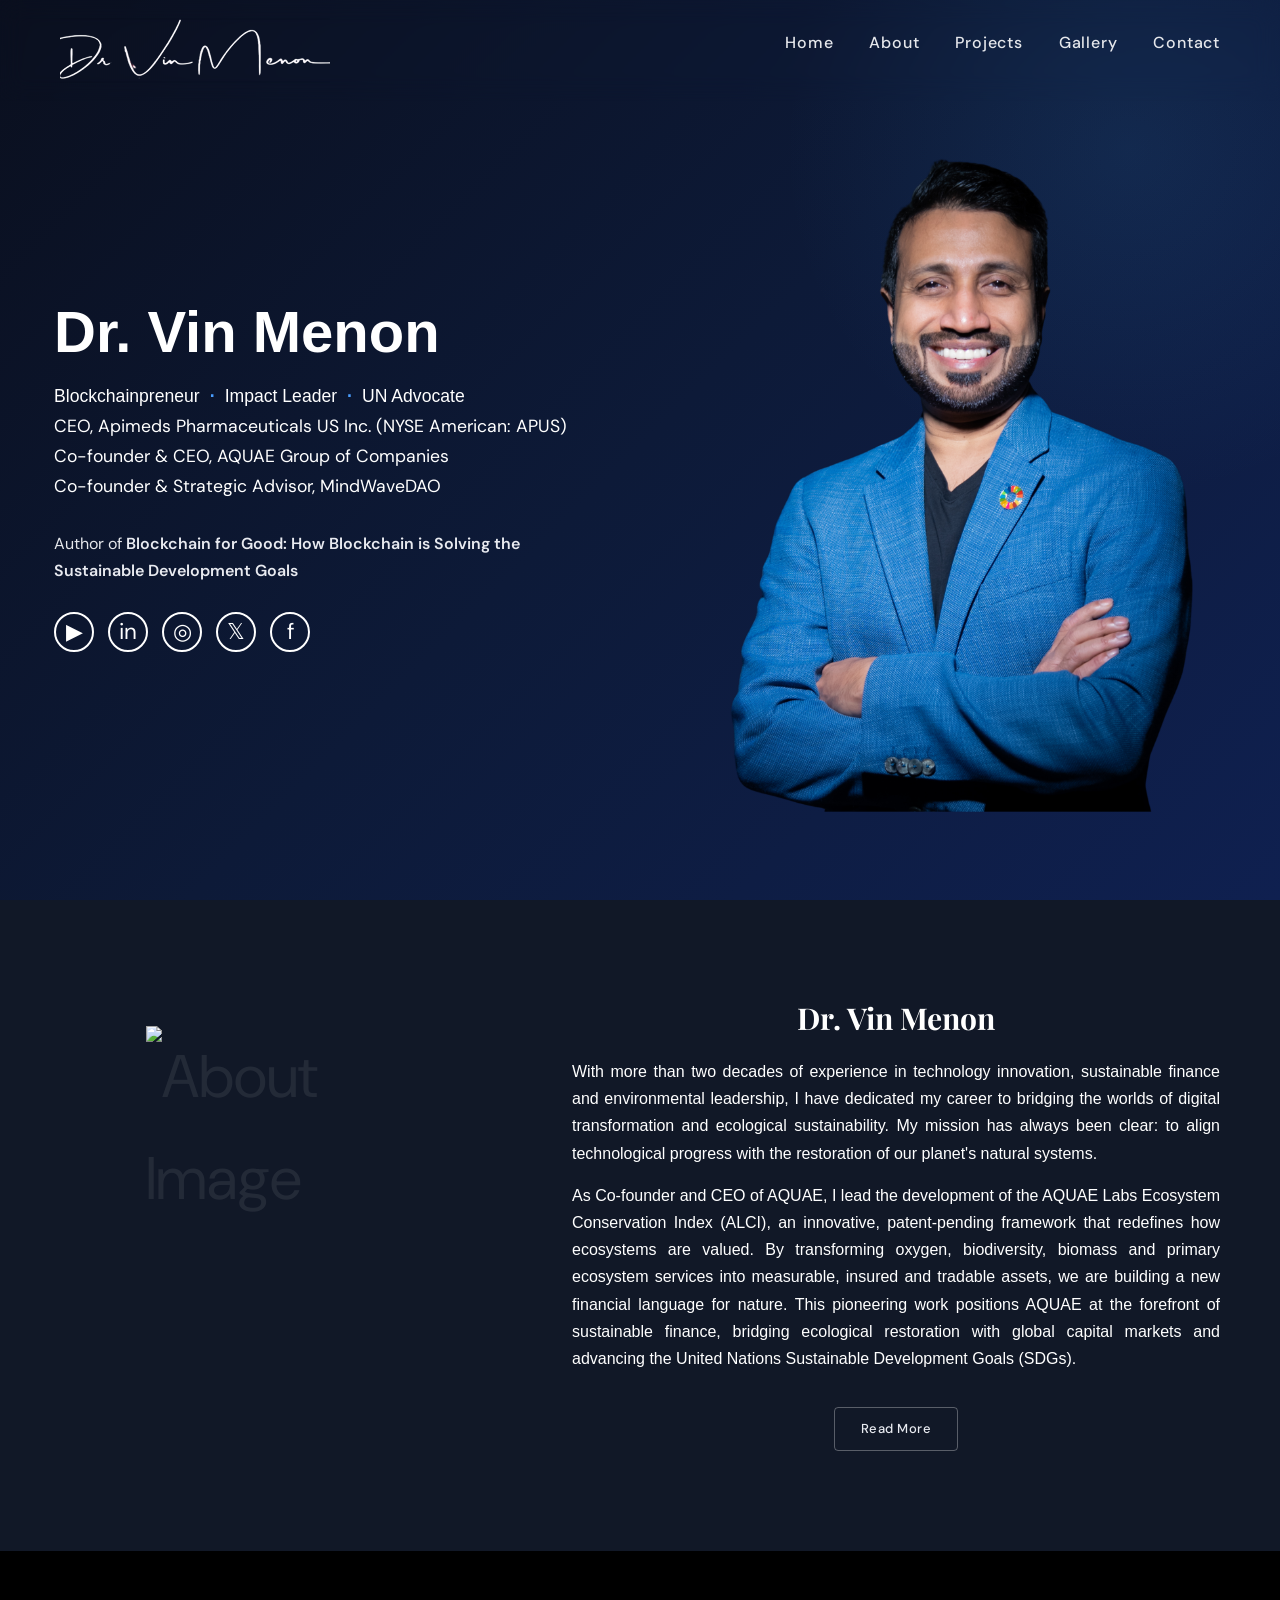
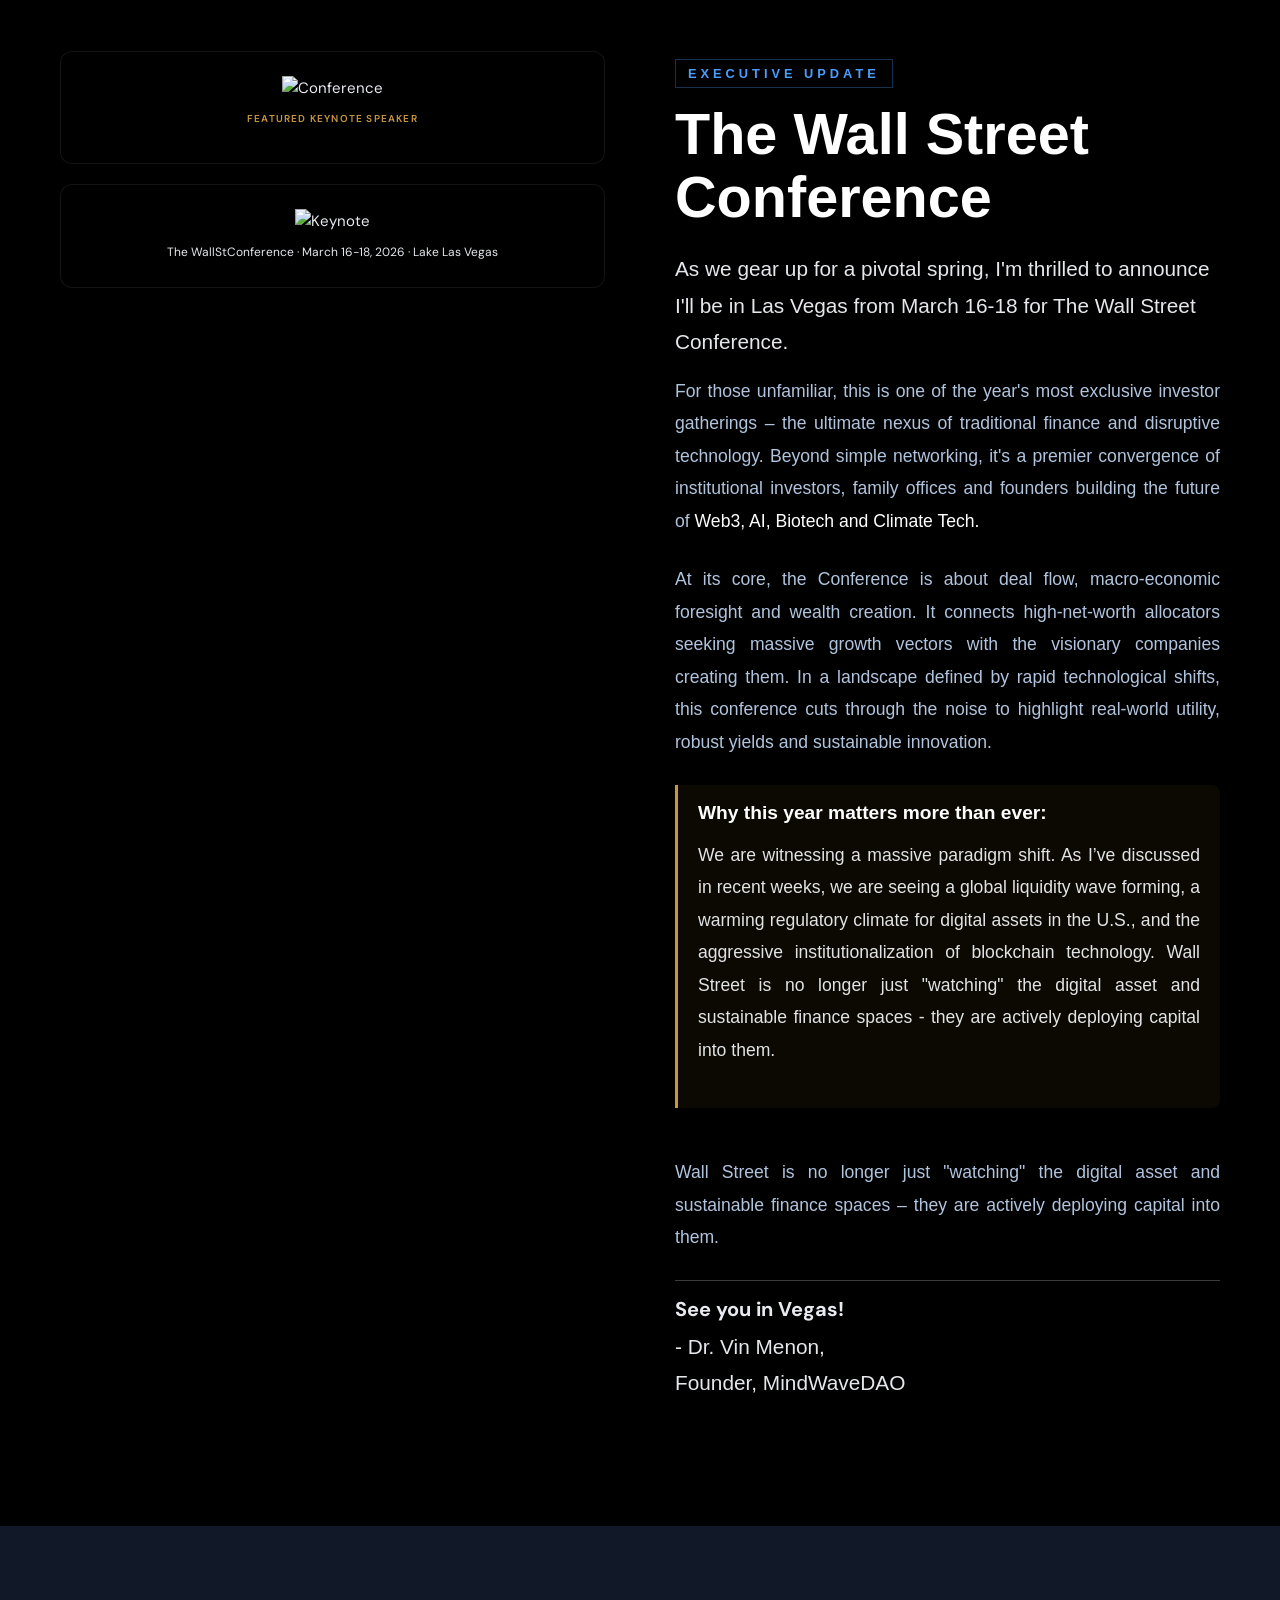
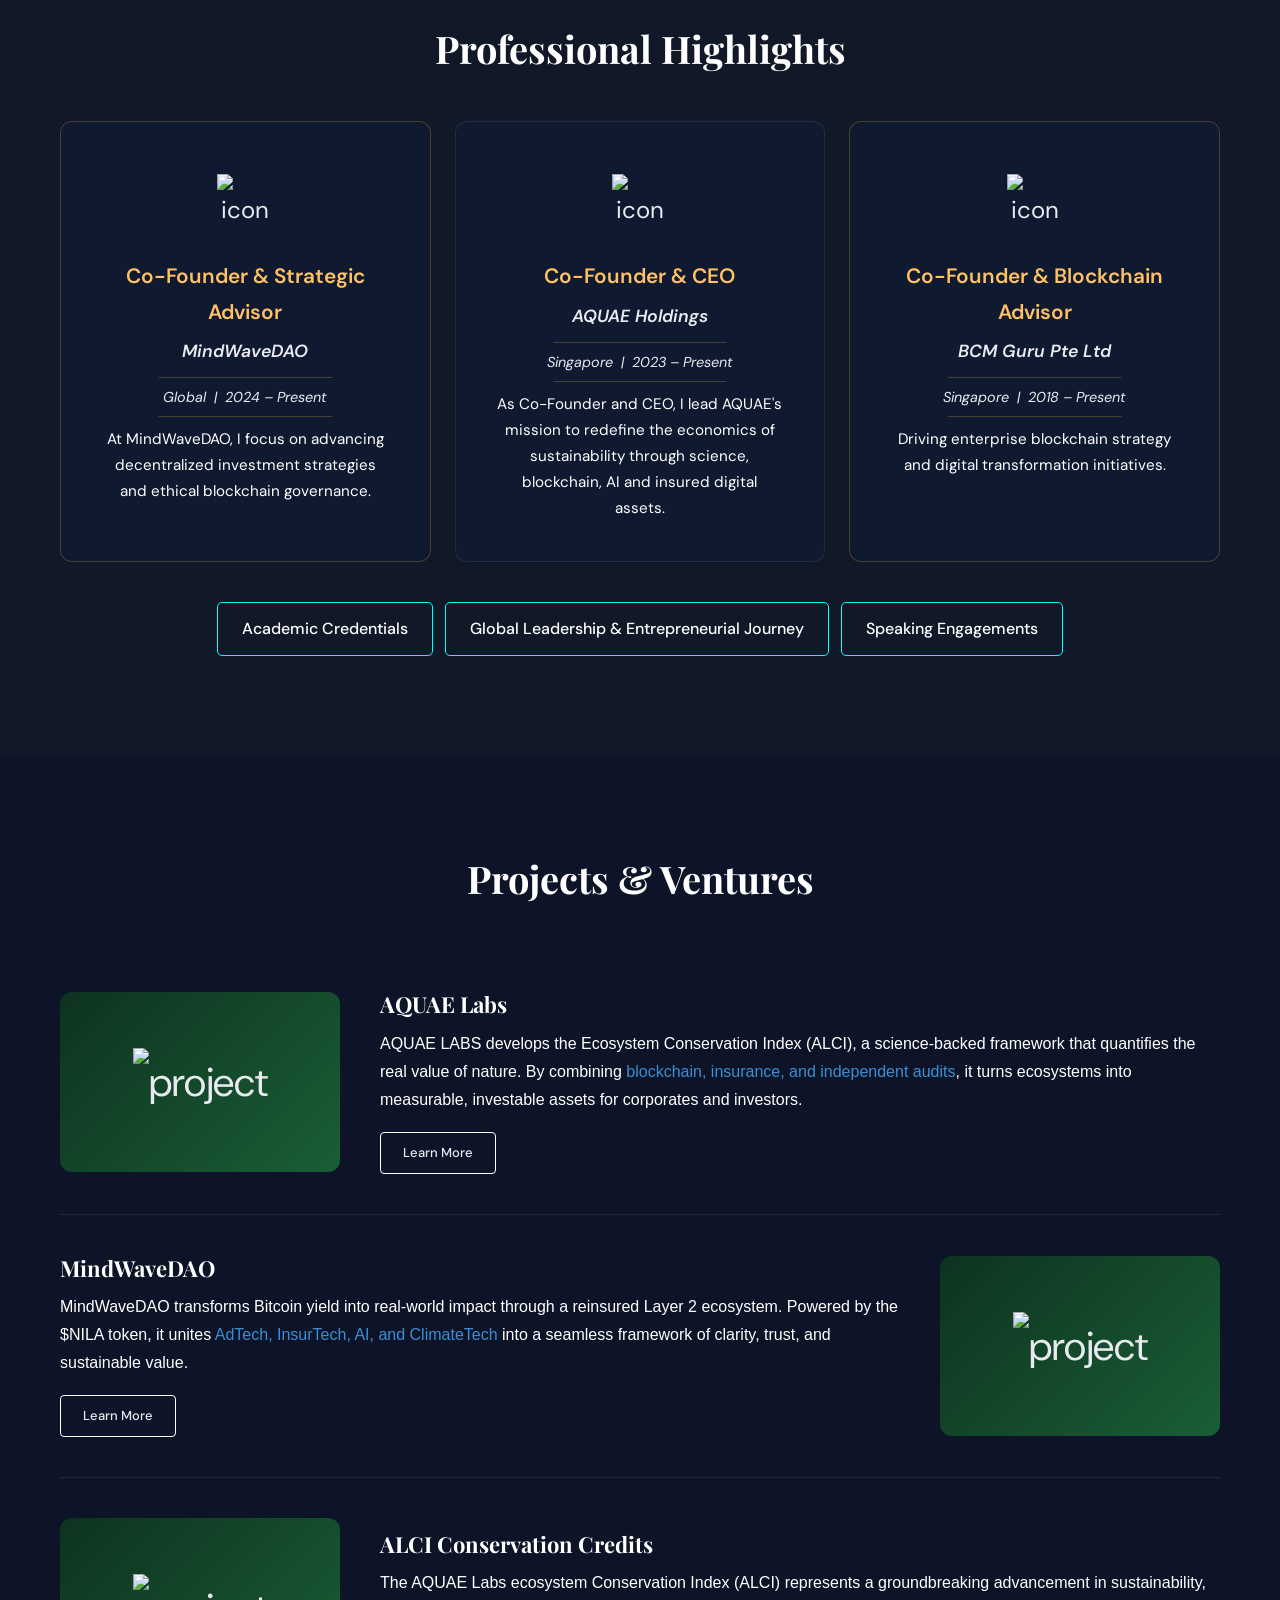
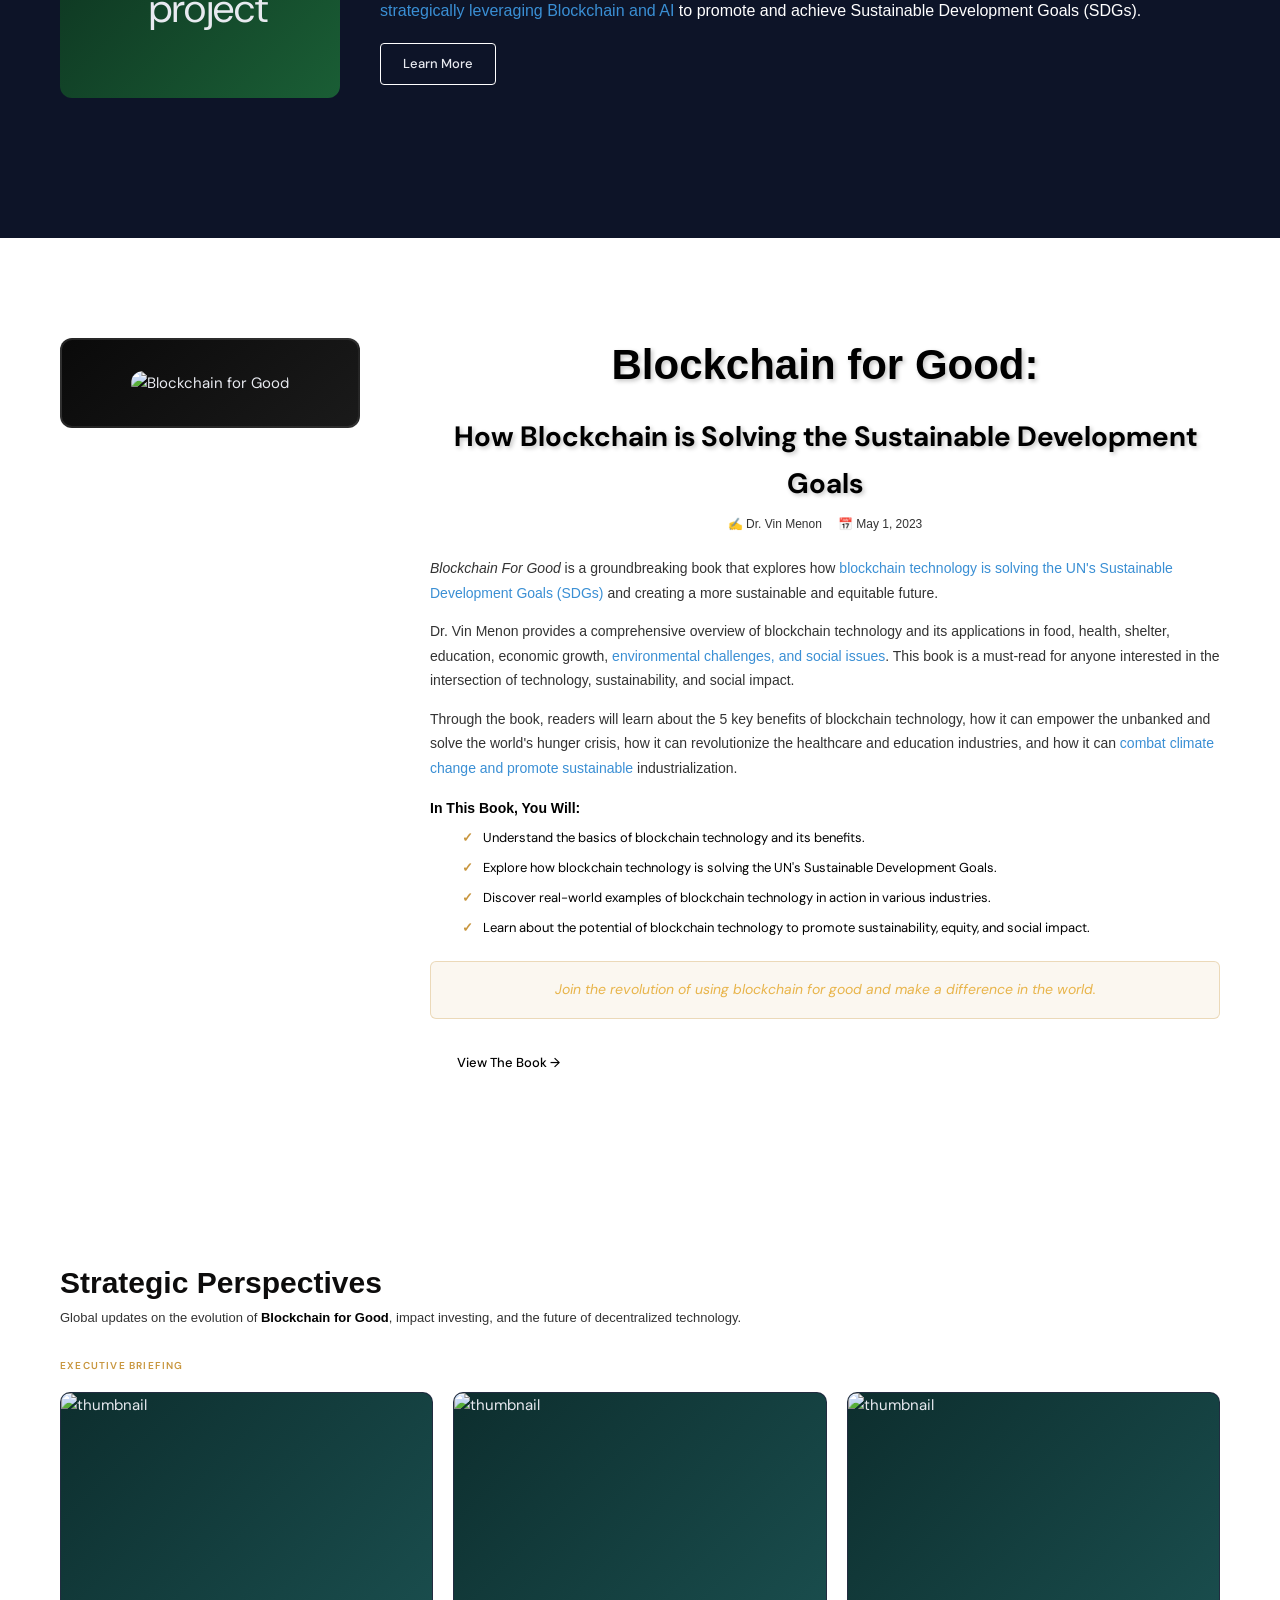
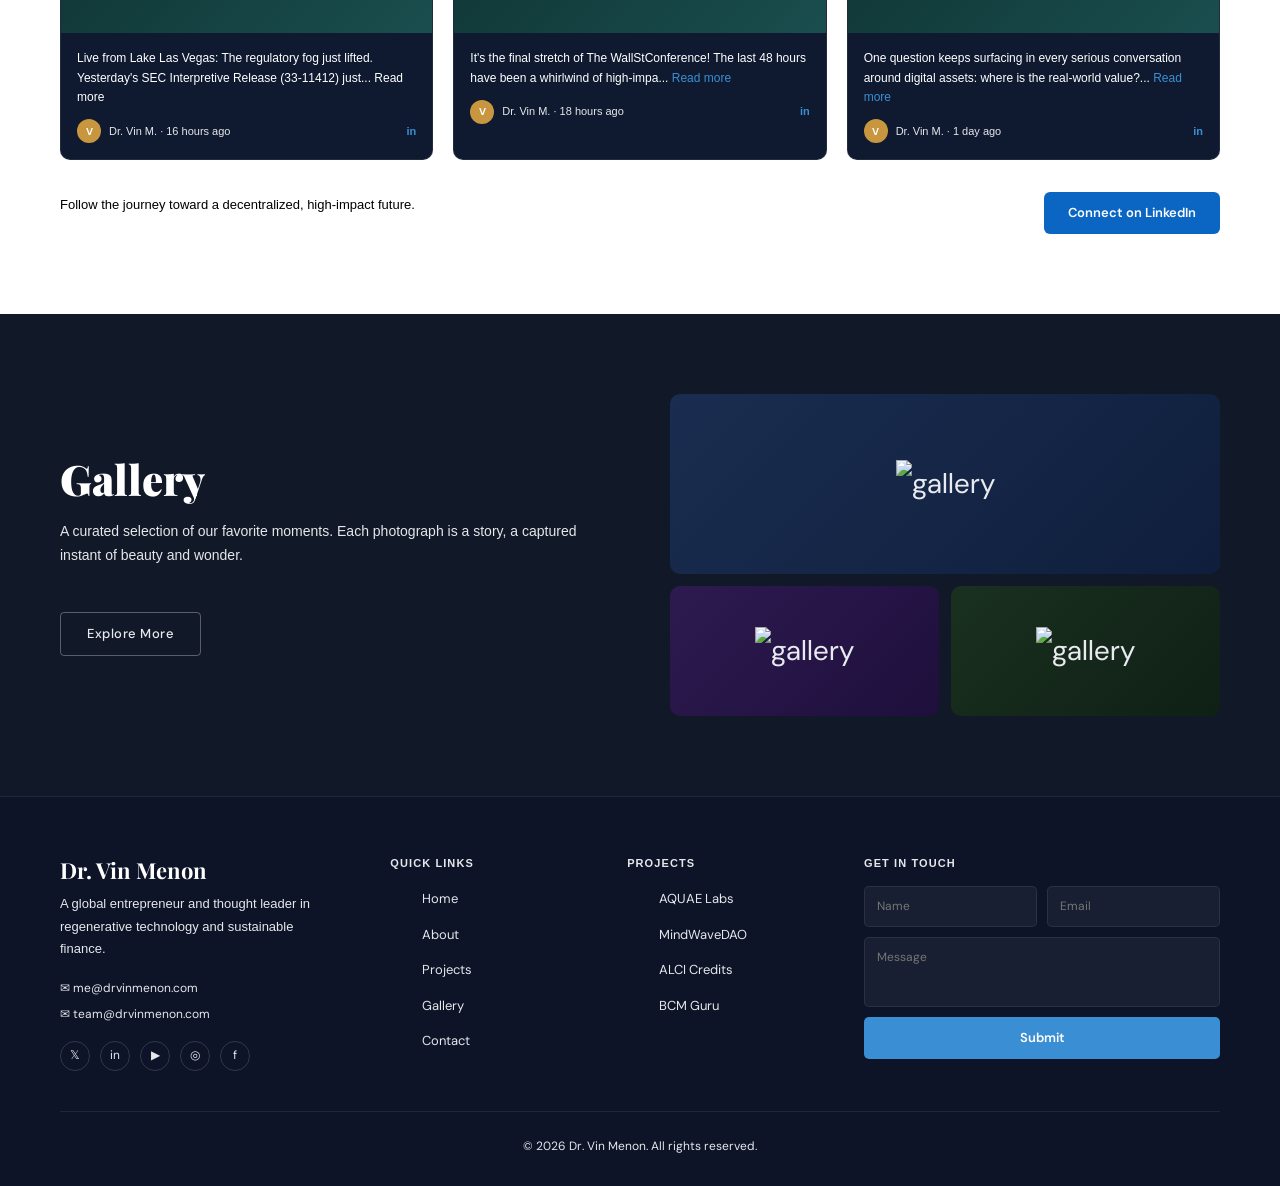
==== commit 7e187495: "full added" ====
--- a/index.html
+++ b/index.html
@@ -648,11 +648,11 @@
 }
 
 /* All text inside sections */
-.book-section *,
+/* .book-section *,
 .perspectives * {
-  color: #000 !important;
-}
-
+  color: #000 ;
+}
+ */
 /* Slightly softer paragraph text (optional readability) */
 .book-content p,
 .post-body p,
@@ -732,7 +732,7 @@
    font-size: clamp(26px, 4.5vw, 42px);
     line-height: 1.3;
     font-weight: 700;
-    color: var(--midnight-blue-dark);
+    color: black;
     margin-bottom: clamp(15px, 3vw, 20px);
     text-align: center;
     word-wrap: break-word;
@@ -774,7 +774,7 @@
   .book-content h4 {
     font-size: 14px;
     font-weight: 700;
-    color: var(--text);
+    color: black;
     margin: 20px 0 10px;
   }
 
@@ -788,7 +788,7 @@
     align-items: flex-start;
     gap: 10px;
     font-size: 13px;
-    color: var(--muted);
+    color: black;
     margin-bottom: 8px;
   }
 
@@ -820,7 +820,7 @@
     border-radius: 4px;
     font-size: 13px;
     font-weight: 500;
-    color: var(--text);
+    color: black;
     cursor: pointer;
     transition: all 0.25s;
   }
@@ -839,10 +839,10 @@
   .perspectives-inner { max-width: 1200px; margin: 0 auto; }
 
   .perspectives-inner h2 {
-    font-family: 'Playfair Display', serif;
+    /* font-family: 'Playfair Display', serif; */
     font-size: 30px;
     font-weight: 700;
-    color: #fff;
+    color: #0d0c0c;
     margin-bottom: 6px;
   }
 
@@ -852,7 +852,7 @@
     margin-bottom: 28px;
   }
 
-  .perspectives-inner .sub strong { color: var(--text); }
+  .perspectives-inner .sub strong { color: black; }
 
   .exec-briefing-tag {
     font-size: 10px;
@@ -883,14 +883,18 @@
     transform: translateY(-3px);
   }
 
-  .post-thumb {
-    height: 140px;
-    display: flex;
-    align-items: center;
-    justify-content: center;
-    font-size: 30px;
-  }
-
+.post-thumb {
+  height: 240px;         /* already exists */
+  overflow: hidden;      /* 👈 important */
+  padding: 0;            /* remove any spacing */
+}
+
+.post-thumb img {
+  width: 100%;
+  height: 100%;
+  object-fit: cover;     /* 👈 makes image fill full area */
+  display: block;
+}
   .post-thumb.blue { background: linear-gradient(135deg, #1a2d50 0%, #0f3060 100%); }
   .post-thumb.teal { background: linear-gradient(135deg, #0d2e2e 0%, #1a4e4e 100%); }
   .post-thumb.navy { background: linear-gradient(135deg, #1a1a40 0%, #2a2a60 100%); }
@@ -1620,9 +1624,10 @@
     <div class="exec-briefing-tag">Executive Briefing</div>
     <div class="posts-grid">
       <div class="post-card">
-        <div class="post-thumb blue">📊</div>
-        <div class="post-body">
-          <p>Live from Lake Las Vegas: The regulatory fog just lifted. Yesterday's SEC Interpretive Release (33-11412) just... <a href="#" style="color:var(--blue-accent);">Read more</a></p>
+<div class="post-thumb teal">
+  <img src="https://phosphor.utils.elfsightcdn.com/?url=https%3A%2F%2Fmedia.licdn.com%2Fdms%2Fimage%2Fv2%2FD5622AQHHU1SG5XbeRA%2Ffeedshare-shrink_800%2FB56ZueA..YHMAg-%2F0%2F1767882618036%3Fe%3D1775088000%26v%3Dbeta%26t%3D2hJyL6120ixDHa7MmmPYqWE3GKp7Ld9FOdSaOMylxEY" alt="thumbnail" />
+</div>         <div class="post-body">
+          <p>Live from Lake Las Vegas: The regulatory fog just lifted. Yesterday's SEC Interpretive Release (33-11412) just... <a href="#" style="color:rgb(255, 255, 255);">Read more</a></p>
           <div class="post-footer">
             <div class="post-author">
               <div class="post-avatar">V</div>
@@ -1635,7 +1640,8 @@
       <div class="post-card">
 <div class="post-thumb teal">
   <img src="https://phosphor.utils.elfsightcdn.com/?url=https%3A%2F%2Fmedia.licdn.com%2Fdms%2Fimage%2Fv2%2FD5622AQESmyCgGc-gPw%2Ffeedshare-shrink_800%2FB56Z0B_GkpKsAg-%2F0%2F1773854812687%3Fe%3D1775692800%26v%3Dbeta%26t%3Dk96Y5i_zrdXhOMHEBaJYVnlpP4sJURXKDZjMhz3GLWE" alt="thumbnail" />
-</div>        <div class="post-body">
+</div>       
+ <div class="post-body">
           <p>It's the final stretch of The WallStConference! The last 48 hours have been a whirlwind of high-impa... <a href="#" style="color:var(--blue-accent);">Read more</a></p>
           <div class="post-footer">
             <div class="post-author">
@@ -1647,8 +1653,9 @@
         </div>
       </div>
       <div class="post-card">
-        <div class="post-thumb navy">💡</div>
-        <div class="post-body">
+<div class="post-thumb teal">
+  <img src="https://phosphor.utils.elfsightcdn.com/?url=https%3A%2F%2Fmedia.licdn.com%2Fdms%2Fimage%2Fv2%2FD5622AQGuW7d48Is40w%2Ffeedshare-shrink_800%2FB56ZuynP0HGoAg-%2F0%2F1768228191748%3Fe%3D1775088000%26v%3Dbeta%26t%3Dx8DLTj9y2fMOBA5gNo5sANDSBwHHbUPwH0858PPg224" alt="thumbnail" />
+</div>         <div class="post-body">
           <p>One question keeps surfacing in every serious conversation around digital assets: where is the real-world value?... <a href="#" style="color:var(--blue-accent);">Read more</a></p>
           <div class="post-footer">
             <div class="post-author">
@@ -1661,8 +1668,8 @@
       </div>
     </div>
     <div style="display:flex; align-items:center; justify-content:space-between;">
-      <p style="font-size:13px; color:var(--muted);">Follow the journey toward a decentralized, high-impact future.</p>
-      <a href="#" class="linkedin-btn">in &nbsp; Connect on LinkedIn</a>
+      <p style="font-size:13px; color:black;">Follow the journey toward a decentralized, high-impact future.</p>
+      <a href="#" class="linkedin-btn btn-dark"> Connect on LinkedIn</a>
     </div>
   </div>
 </section>
@@ -1675,12 +1682,17 @@
       <p>A curated selection of our favorite moments. Each photograph is a story, a captured instant of beauty and wonder.</p>
       <a href="#" class="btn-outline">Explore More</a>
     </div>
-    <div class="gallery-grid">
-      <div class="gallery-item gi-1">🎙️</div>
-      <div class="gallery-item gi-2">📸</div>
-      <div class="gallery-item gi-3">🌍</div>
-    </div>
+<div class="gallery-grid">
+  <div class="gallery-item gi-1">
+    <img src="https://images.rawpixel.com/image_800/cHJpdmF0ZS9sci9pbWFnZXMvd2Vic2l0ZS8yMDI2LTAyLzI2OS1wb201MDkxLWF1dG8tbWxrZHR5NWcuanBn.jpg" alt="gallery" />
   </div>
+  <div class="gallery-item gi-2">
+    <img src="https://tse4.mm.bing.net/th/id/OIP.V_qKBP-Lsfu2IkVj0CEcSwHaE8?pid=Api&P=0&h=180" alt="gallery" />
+  </div>
+  <div class="gallery-item gi-3">
+    <img src="https://img.freepik.com/premium-photo/indian-doctor-with-patient-hospital-clinic_466689-96540.jpg?w=900" alt="gallery" />
+  </div>
+</div>  </div>
 </section>
 
 <!-- FOOTER -->
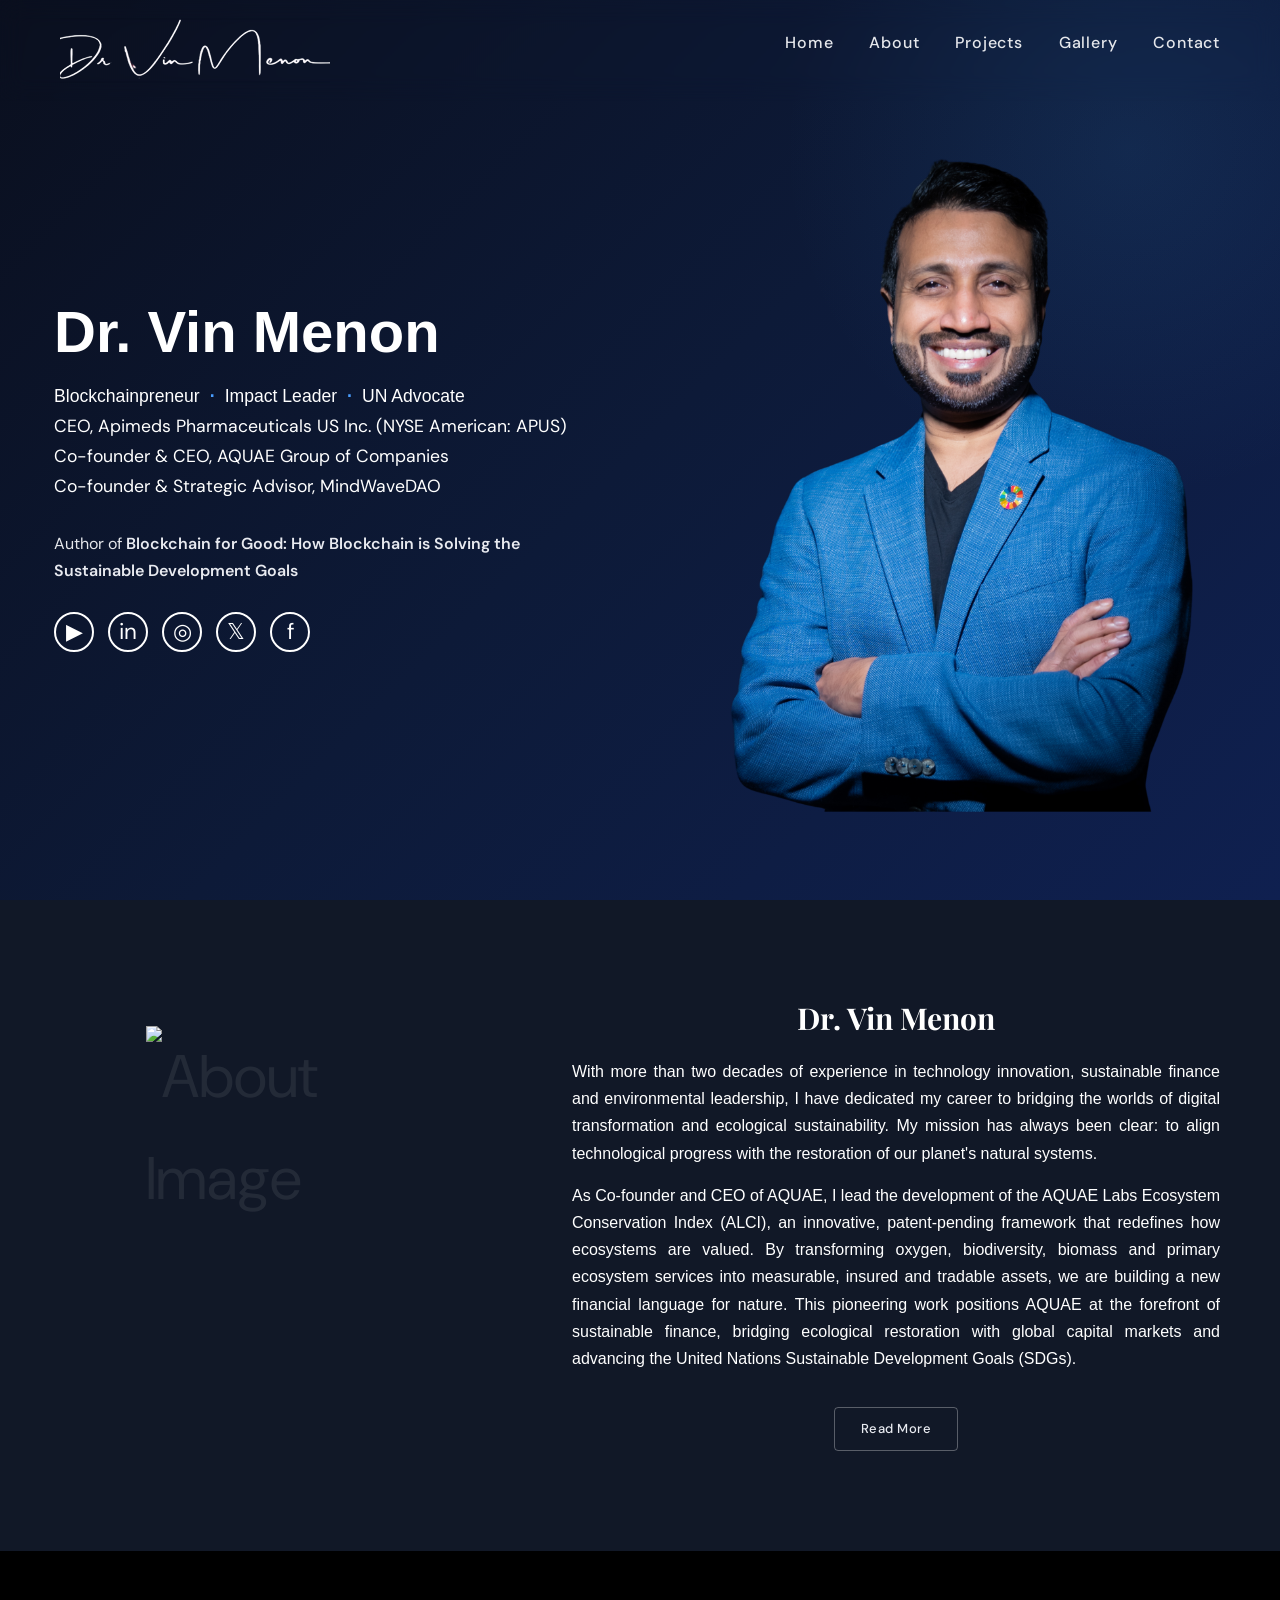
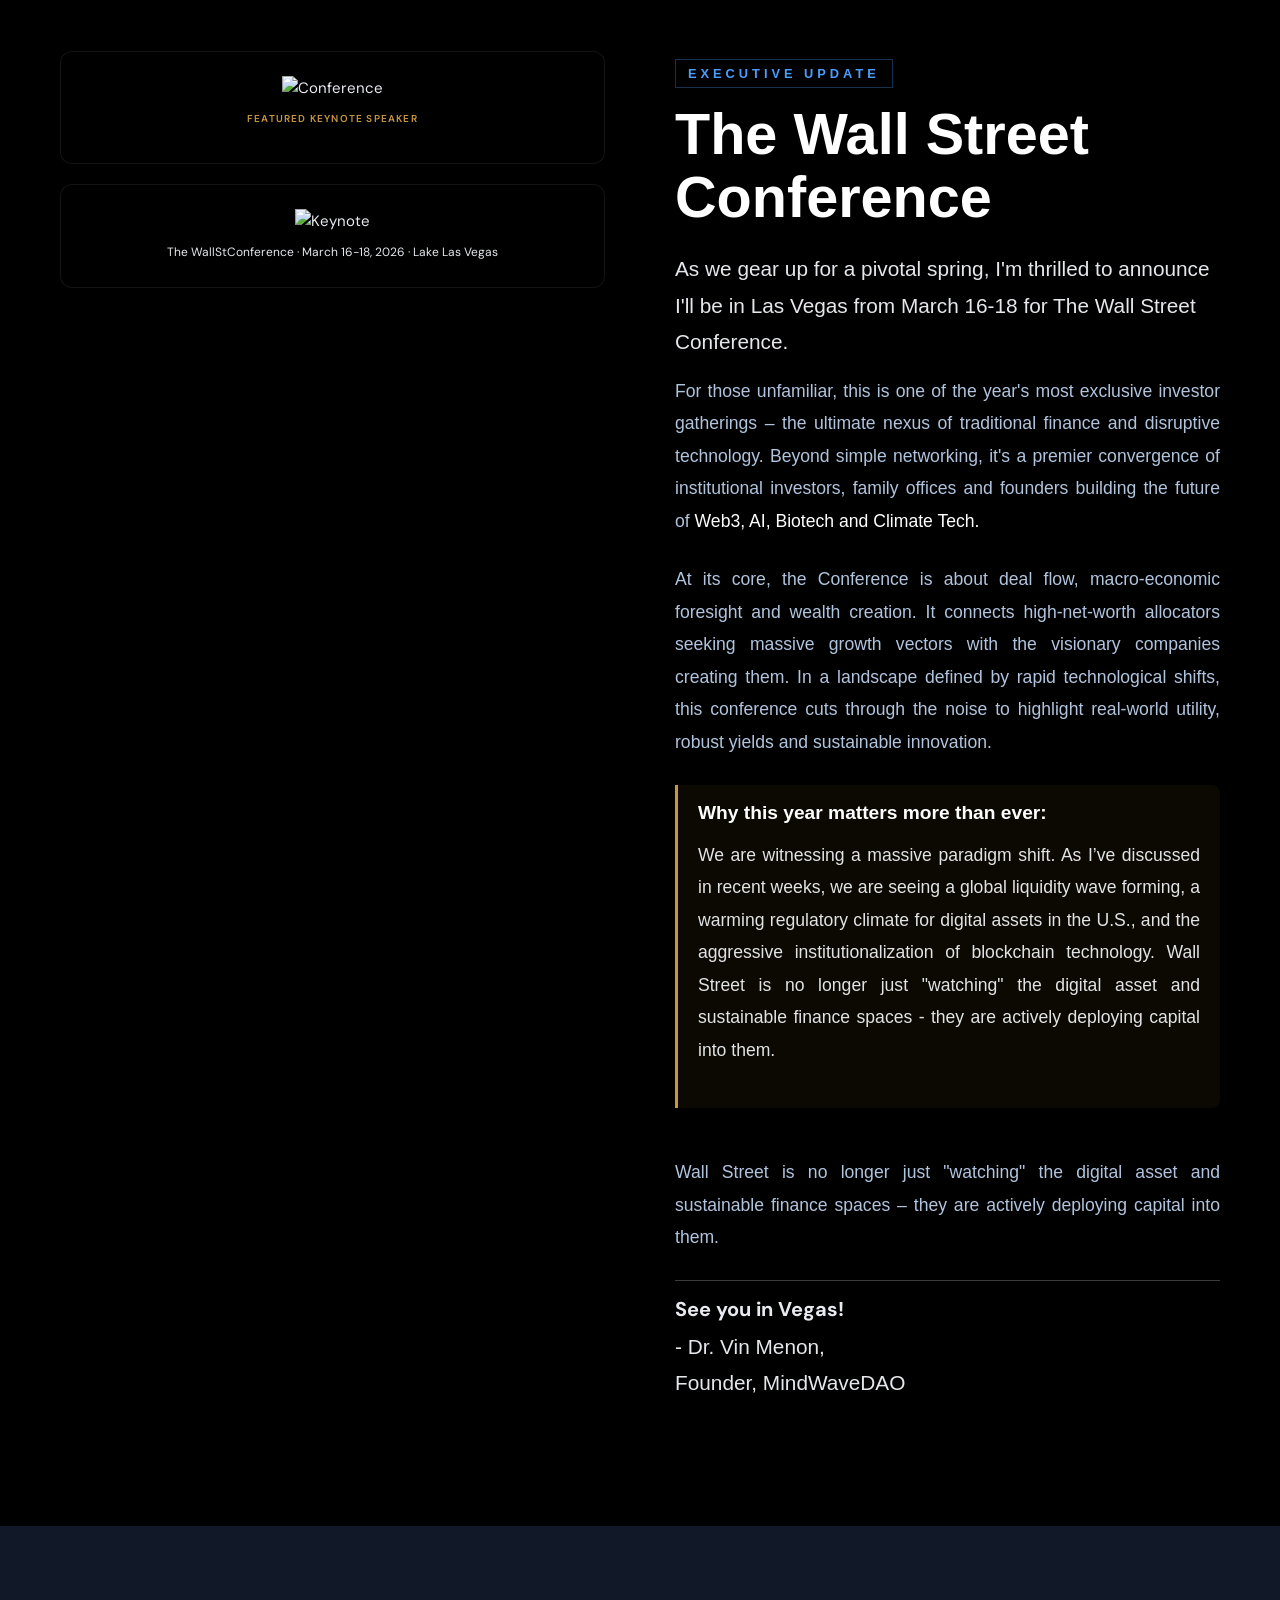
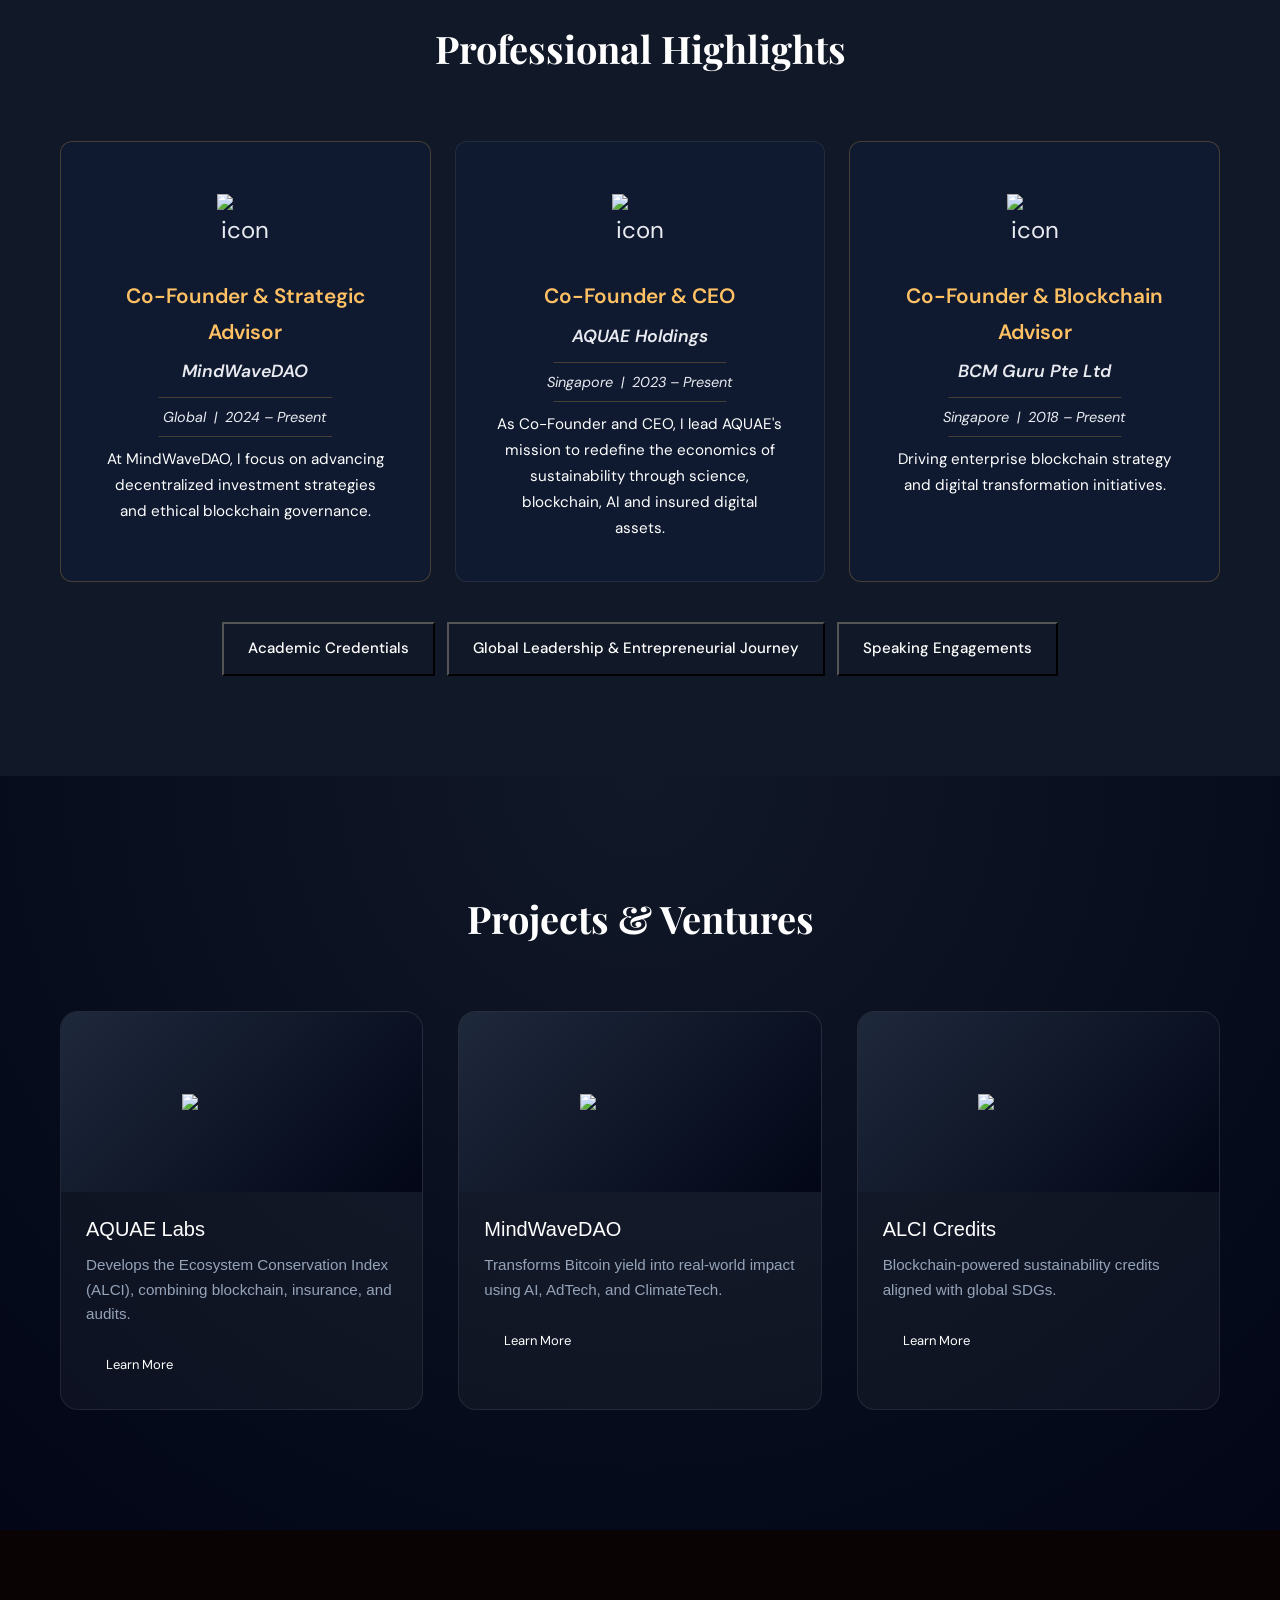
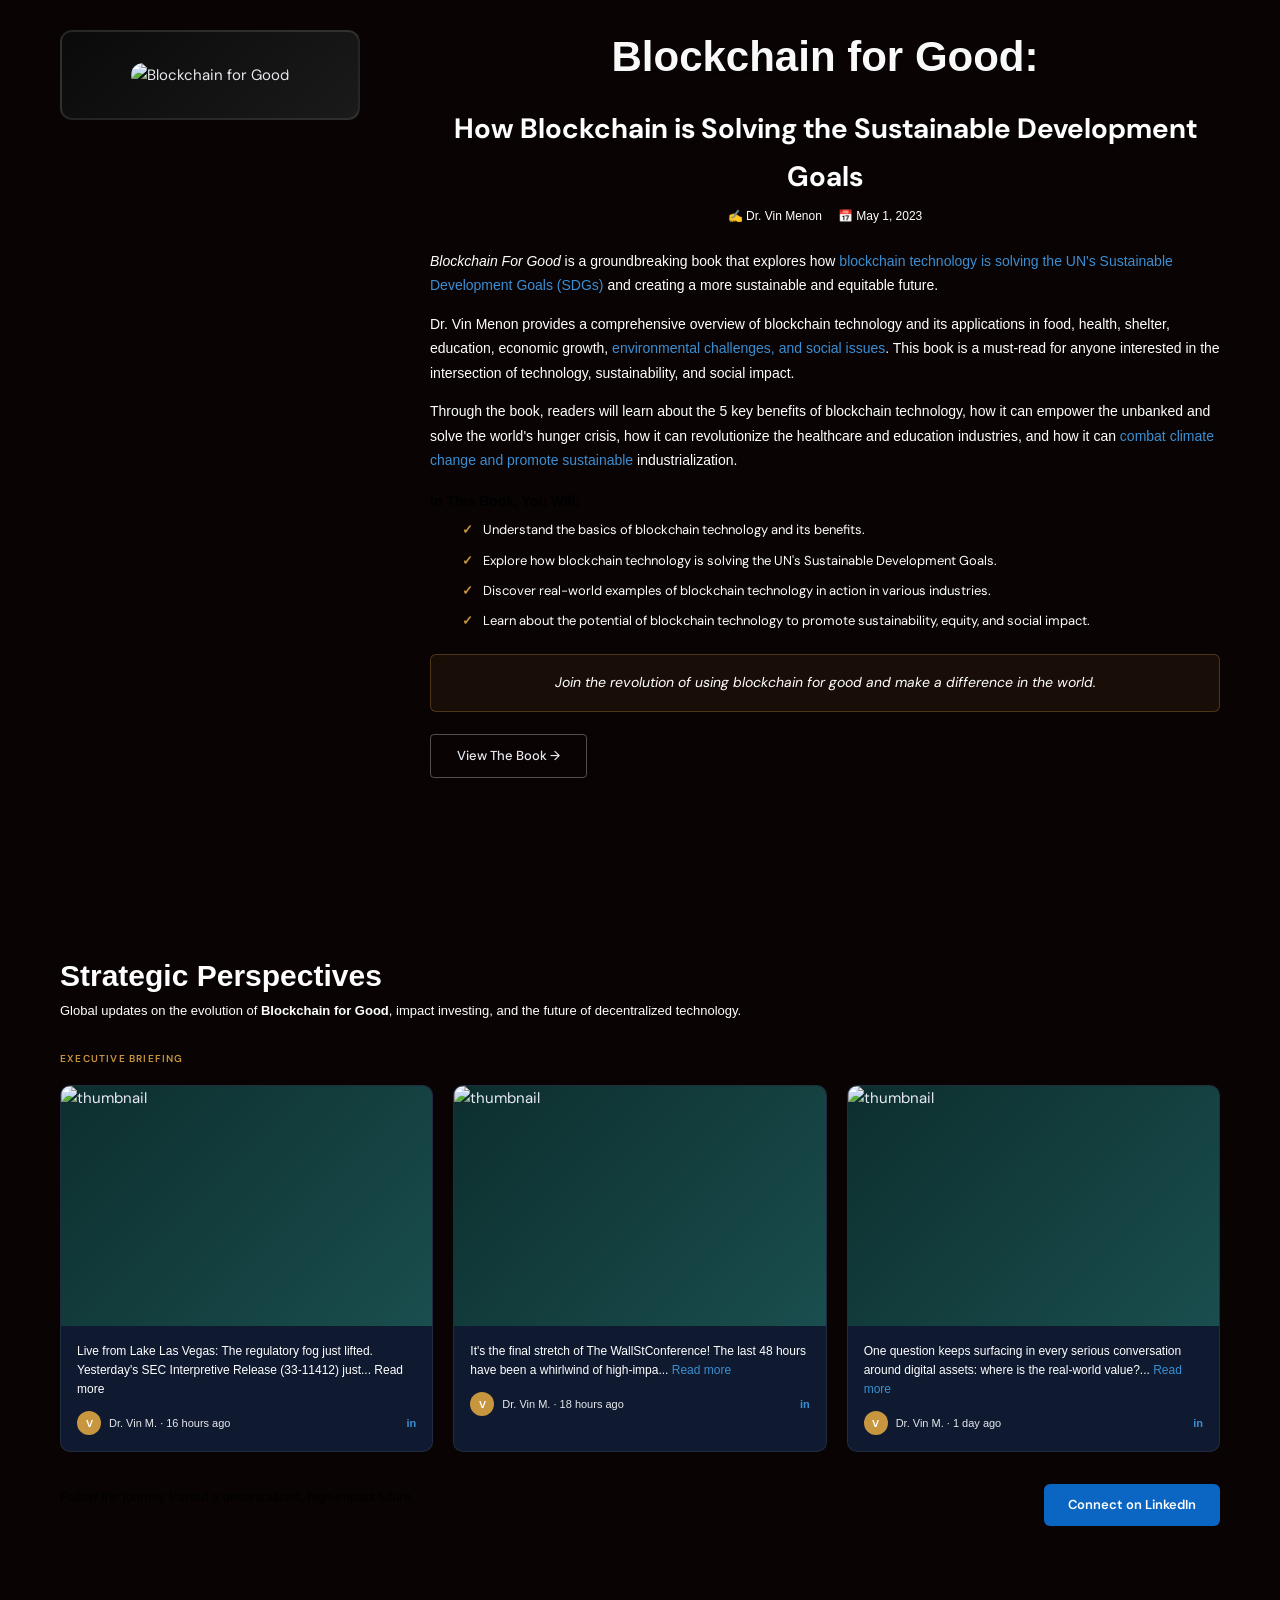
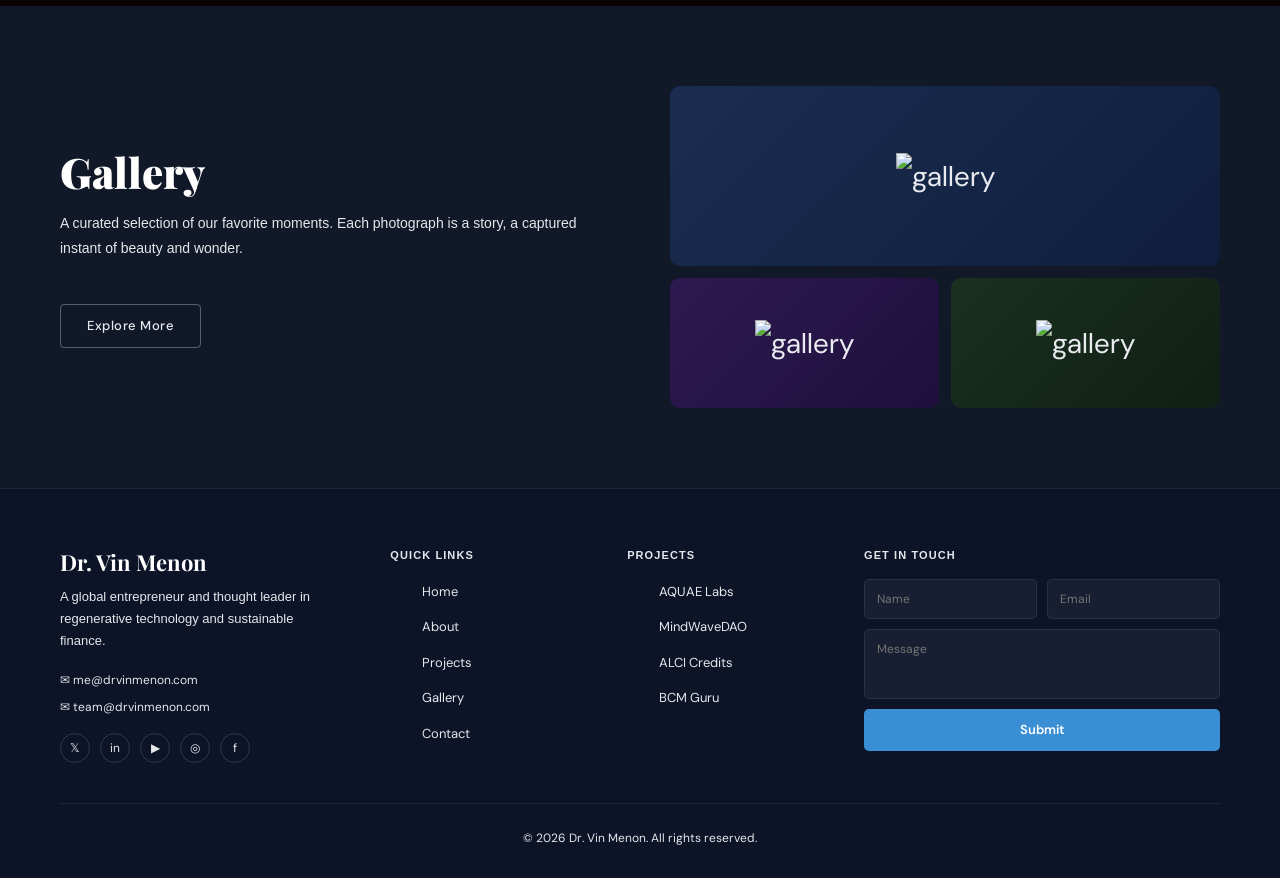
==== commit 24a75f8c: "the one" ====
--- a/index.html
+++ b/index.html
@@ -1,1358 +1,15 @@
 <!DOCTYPE html>
 <html lang="en">
+
 <head>
 <meta charset="UTF-8">
 <meta name="viewport" content="width=device-width, initial-scale=1.0">
 <title>Dr. Vin Menon – Blockchainpreneur · Impact Leader · UN Advocate</title>
 <link href="https://fonts.googleapis.com/css2?family=Playfair+Display:wght@400;700;900&family=DM+Sans:wght@300;400;500;600&family=DM+Serif+Display&display=swap" rel="stylesheet">
 <link href="https://cdn.jsdelivr.net/npm/bootstrap@5.3.8/dist/css/bootstrap.min.css" rel="stylesheet" integrity="sha384-sRIl4kxILFvY47J16cr9ZwB07vP4J8+LH7qKQnuqkuIAvNWLzeN8tE5YBujZqJLB" crossorigin="anonymous">
-<style>
-  :root {
-    --dark: #0a0f1e;
-    --dark2: #0d1428;
-    --dark3: #111827;
-    --card-bg: #0f1a30;
-    --accent: #c8963e;
-    --accent2: #e8b44a;
-    --blue-accent: #3a8fd4;
-    --text: #e8eaf0;
-    --muted: #e5e7eb;
-    --border: rgba(255,255,255,0.08);
-  }
-
-  * { margin: 0; padding: 0; box-sizing: border-box; }
-
-  body {
-    background: var(--dark);
-    color: var(--text);
-    font-family: 'DM Sans', sans-serif;
-    font-size: 15px;
-    line-height: 1.7;
-    overflow-x: hidden;
-  }
-
-  a { text-decoration: none; color: inherit; }
-
-  /* NAV */
-nav {
-  position: fixed;
-  top: 0;
-  left: 0;
-  right: 0;
-  z-index: 100;
-
-  /* background: rgba(10,15,30,0.85); */
-  backdrop-filter: blur(12px);
-  /* border-bottom: 1px solid var(--border); */
-}
-
-/* This controls spacing of content */
-.nav-container {
-  max-width: 1200px;      /* controls content width */
-  margin: 0 auto;         /* center it */
-  padding: 18px 20px;     /* space left & right */
-
-  display: flex;
-  align-items: center;
-  justify-content: space-between;
-}  
-
-  .nav-logo {
-    font-family: 'Playfair Display', serif;
-    font-size: 22px;
-    font-style: italic;
-    color: var(--text);
-    letter-spacing: 1px;
-  }
-
-  .nav-links {
-    display: flex;
-    gap: 36px;
-    list-style: none;
-  }
-
-  .nav-links a {
-    font-size: 16px;
-    font-weight: 500;
-    letter-spacing: 0.05em;
-    color: var(--muted);
-    transition: color 0.25s;
-  }
-
-  .nav-toggle-input {
-    display: none;
-  }
-
-  .nav-toggle-label {
-    display: none;
-    font-size: 24px;
-    color: var(--text);
-    cursor: pointer;
-    user-select: none;
-    padding: 5px;
-  }
-
-  .nav-links a:hover { color: var(--text); }
-
-  /* HERO */
-  .hero {
-    min-height: 100vh;
-    display: flex;
-    align-items: center;
-    background: linear-gradient(135deg, #0a0f1e 0%, #0d1a38 50%, #0f2050 100%);
-    padding: 52px 54px 0px;
-    position: relative;
-    overflow: hidden;
-  }
-
-  .hero::before {
-    content: '';
-    position: absolute;
-    top: -200px; right: -200px;
-    width: 700px; height: 700px;
-    background: radial-gradient(circle, rgba(58,143,212,0.12) 0%, transparent 70%);
-    pointer-events: none;
-  }
-
-  .hero-inner {
-    max-width: 1200px;
-    margin: 0 auto;
-    width: 100%;
-    display: grid;
-    grid-template-columns: 1fr 1fr;
-    align-items: center;
-    gap: 60px;
-  }
-
-  .hero-content { position: relative; z-index: 2; }
-
-.hero-content h1 {
-  font-family: 'Roboto', sans-serif;
-  font-size: 58px;
-  font-weight: 700;
-  line-height: 1.1;
-  color: #fff;
-  margin-bottom: 18px;
-}
-  .hero-tags {
-    display: flex;
-    gap: 10px;
-    align-items: center;
-    flex-wrap: wrap;
-    /* margin-bottom: 20px; */
-    font-size: 1.1rem;
-    color: white;
-  }
-
-  .hero-tags span.dot { color: #4a9eff; font-weight: 700; }
-
-  .hero-roles {
-    margin-bottom: 28px;
-    font-size: 1.1rem;
-    color: white;
-    /* line-height: 1.9; */
-  }
-
-  .hero-book {
-    font-size: 1rem;
-    color: var(--muted);
-    margin-bottom: 28px;
-  }
-
-  .hero-book strong {
-    color: var(--text);
-    font-weight: 600;
-  }
-
-  .hero-socials {
-    display: flex;
-    gap: 14px;
-  }
-
-  .social-btn {
-    /* width: 38px; height: 38px; */
-    /* border: 1px solid rgba(255,255,255,0.2); */
-    /* border-radius: 50%; */
-    display: flex;
-    align-items: center;
-    justify-content: center;
-width: 40px;
-    height: 40px;
-    border-radius: 50%;
-    border: 2px solid #ffffff;
-    color: #fff;
-    font-size: 1.4rem;   
-     transition: all 0.25s;
-    cursor: pointer;
-  }
-
-  .social-btn:hover {
-    border-color: var(--accent);
-    color: var(--accent);
-    background: rgba(200,150,62,0.1);
-  }
-
-  .hero-image {
-    display: flex;
-    justify-content: flex-end;
-    position: relative;
-  }
-
-  .hero-img-wrap {
-    width: 420px;
-    height: 480px;
-    border-radius: 20px;
-    overflow: hidden;
-    /* background: linear-gradient(160deg, #1a2d50 0%, #0f1e3c 100%); */
-    display: flex;
-    align-items: flex-end;
-    justify-content: center;
-    position: relative;
-  }
-
-  .hero-img-placeholder {
-    width: 100%;
-    height: 100%;
-    /* background: linear-gradient(160deg, #1a3560 0%, #0d1e42 100%); */
-    display: flex;
-    align-items: center;
-    justify-content: center;
-    font-size: 80px;
-    color: rgba(255,255,255,0.1);
-  }
-
-  /* ABOUT */
-  .about {
-    padding: 100px 60px;
-    background: var(--dark3);
-  }
-
-  .about-inner {
-    max-width: 1200px;
-    margin: 0 auto;
-    display: grid;
-    grid-template-columns: 1fr 1.5fr;
-    gap: 80px;
-    align-items: center;
-  }
-
-  .about-img-wrap {
-    border-radius: 16px;
-    overflow: hidden;
-    height: 400px;
-    /* background: linear-gradient(140deg, #1a2d50 0%, #0f1e3c 100%); */
-    display: flex;
-    align-items: center;
-    justify-content: center;
-    font-size: 60px;
-    color: rgba(255,255,255,0.08);
-  }
-
-  .about-content h2 {
-    font-family: 'Playfair Display', serif;
-    font-size: 30px;
-    font-weight: 700;
-    margin-bottom: 22px;
-    color: #fff;
-  }
-
-  /* .about-content p {
-    font-size: 14px;
-    color: var(--muted);
-    margin-bottom: 16px;
-    line-height: 1.8;
-  } */
-
-  .about-content p a {
-    color: var(--blue-accent);
-  }
-
-  .btn-outline {
-    display: inline-block;
-    margin-top: 20px;
-    padding: 10px 26px;
-    border: 1px solid rgba(255,255,255,0.3);
-    border-radius: 4px;
-    font-size: 13px;
-    font-weight: 500;
-    color: var(--text);
-    letter-spacing: 0.04em;
-    transition: all 0.25s;
-    cursor: pointer;
-  }
-
-  .btn-outline:hover {
-    border-color: var(--accent);
-    color: var(--accent);
-    background: rgba(200,150,62,0.06);
-  }
-
-  /* EXECUTIVE UPDATE */
-  .exec-update {
-    padding: 100px 60px;
-    background: black;
-  }
-
-  .exec-inner {
-    max-width: 1200px;
-    margin: 0 auto;
-    display: grid;
-    grid-template-columns: 1fr 1fr;
-    gap: 70px;
-    /* align-items: center; */
-  }
-
-  .exec-cards {
-    display: flex;
-    flex-direction: column;
-    gap: 20px;
-  }
-
-  .exec-card {
-    background: black;
-    border: 1px solid var(--border);
-    border-radius: 12px;
-    overflow: hidden;
-    padding: 24px;
-    position: relative;
-  }
-
-  .exec-card-label {
-    font-size: 10px;
-    letter-spacing: 0.12em;
-    color: var(--accent);
-    font-weight: 600;
-    text-transform: uppercase;
-    margin-bottom: 12px;
-  }
-
-  .conf-header {
-    font-size: 13px;
-    font-weight: 700;
-    color: var(--text);
-    text-transform: uppercase;
-    letter-spacing: 0.1em;
-    margin-bottom: 4px;
-  }
-
-  .conf-title {
-    font-family: 'Playfair Display', serif;
-    font-size: 22px;
-    font-weight: 900;
-    color: #fff;
-    margin-bottom: 6px;
-  }
-
-  .conf-subtitle {
-    color: var(--accent);
-    font-size: 12px;
-    font-weight: 700;
-    text-transform: uppercase;
-    letter-spacing: 0.08em;
-    margin-bottom: 4px;
-  }
-
-  .conf-desc {
-    font-size: 11px;
-    color: var(--muted);
-    margin-bottom: 4px;
-  }
-
-  .conf-date {
-    font-size: 11px;
-    color: var(--muted);
-    opacity: 0.7;
-  }
-
-  .exec-content {
-    padding: 10px 0;
-  }
-
-  .exec-tag {
-color: #4a9eff;
-    font-size: .8rem;
-    font-weight: 700;
-    text-transform: uppercase;
-    letter-spacing: 4px;
-    margin-bottom: 15px;
-    padding: 6px 12px;
-    border: 1px solid rgba(74, 158, 255, .3);  }
-
-  .exec-content h2 {
-  font-family: 'Roboto', sans-serif;
-    font-size: 3.6rem;
-    font-weight: 800;
-    line-height: 1.1;
-    color: #fff;
-    margin-bottom: 22px;
-  }
-
-  .exec-content p {
-    font-size: 1.3rem;
-    color: var(--muted);
-    margin-bottom: 14px;
-    line-height: 1.75;
-  }
-
-  .exec-content p a { color: var(--blue-accent); }
-
-  .highlight-box {
-    border-left: 3px solid var(--accent);
-    padding: 16px 20px;
-    background: rgba(200,150,62,0.06);
-    border-radius: 0 8px 8px 0;
-    margin-top: 18px;
-  }
-
-  .highlight-box strong {
-    display: block;
-    font-size: 13px;
-    font-weight: 600;
-    color: var(--text);
-    margin-bottom: 10px;
-  }
-
-  .highlight-box p {
-    font-size: 13px;
-    color: var(--muted);
-    margin-bottom: 8px;
-    line-height: 1.7;
-  }
-
-  .highlight-box p:last-child { margin-bottom: 0; }
-
-  /* PROFESSIONAL HIGHLIGHTS */
-  .highlights {
-    padding: 100px 60px;
-    background: var(--dark3);
-  }
-
-  .section-title {
-    font-family: 'Playfair Display', serif;
-    font-size: 38px;
-    font-weight: 700;
-    color: #fff;
-    text-align: center;
-    margin-bottom: 50px;
-  }
-
-  .highlights-grid {
-    max-width: 1200px;
-    margin: 0 auto;
-    display: grid;
-    grid-template-columns: repeat(3, 1fr);
-    gap: 24px;
-    margin-bottom: 40px;
-  }
-
-  .highlight-card {
-    background: var(--card-bg);
-    border: 1px solid var(--border);
-    border-radius: 12px;
-    padding: 32px 24px;
-    text-align: center;
-    transition: border-color 0.25s, transform 0.25s;
-  }
-
-  .highlight-card:hover {
-    border-color: var(--accent);
-    transform: translateY(-4px);
-  }
-
-  .highlight-card:first-child { border-color: rgba(200,150,62,0.3); }
-  .highlight-card:last-child { border-color: rgba(200,150,62,0.3); }
-
-  .card-icon {
-    width: 56px; height: 80px;
-    margin: 0 auto 16px;
-    border-radius: 50%;
-    display: flex;
-    align-items: center;
-    justify-content: center;
-    font-size: 24px;
-  }
-
-  .card-role {
-    color: #ffc163;
-    font-size: 1.3rem;
-    font-weight: 600;
-    margin: 0 0 .5rem;
-    /* font-family: Roboto, sans-serif; */
-  }
-
-  .card-title {
-    font-size: 1.1rem;
-    font-weight: 600;
-    color: var(--text);
-    margin-bottom: 4px;
-    font-style: italic;
-    word-break: break-word;
-    overflow-wrap: break-word;
-  }
-
-  .card-org {
-    font-size: 12px;
-    font-style: italic;
-    color: var(--muted);
-    margin-bottom: 10px;
-  }
-
-.card-period {
-  position: relative;
-  padding: 8px 0;
-  margin: 10px 0;
-  font-size: .9rem;
-    font-style: italic;
-}
-
-.card-period::before,
-.card-period::after {
-  content: "";
-  position: absolute;
-  left: 50%;
-  transform: translateX(-50%);
-  width: 60%;              /* 👈 control border width */
-  height: 1px;
-  background: rgba(200,150,62,0.3); /* 👈 low opacity */
-}
-
-.card-period::before {
-  top: 0;
-}
-
-.card-period::after {
-  bottom: 0;
-}
-  .card-desc {
-    font-size:.95rem;
-    color: white;
-    line-height: 1.7;
-  }
-
-  .tab-btns {
-    display: flex;
-    gap: 12px;
-    justify-content: center;
-  }
-
-  .tab-btn {
-        background-color: transparent;
-border: 1px solid cyan;
-    border-radius: 5px;
-    padding: .75rem 1.5rem;
-    font-size: 1rem;
-    font-weight: 500;
-    text-decoration: none;
-    cursor: pointer;
-    color: white;
-    text-align: center; 
-   }
-
-  .tab-btn:hover {
-    border-color: var(--accent);
-    color: var(--accent);
-  }
-
-  /* PROJECTS */
-  .projects {
-    padding: 100px 60px;
-    background: var(--dark2);
-  }
-
-  .projects-inner { max-width: 1200px; margin: 0 auto; }
-
-  .project-item {
-    display: grid;
-    grid-template-columns: 280px 1fr;
-    gap: 40px;
-    align-items: center;
-    padding: 40px 0;
-    border-bottom: 1px solid var(--border);
-  }
-
-  .project-item:first-child { padding-top: 0; }
-  .project-item:last-child { border-bottom: none; }
-
-  .project-item.reverse {
-    grid-template-columns: 1fr 280px;
-  }
-
-  .project-item.reverse .project-text { order: 1; }
-  .project-item.reverse .project-img { order: 2; }
-
-  .project-img {
-    height: 180px;
-    border-radius: 12px;
-    overflow: hidden;
-    display: flex;
-    align-items: center;
-    justify-content: center;
-    font-size: 40px;
-  }
-
-  .project-img.aquae { background: linear-gradient(135deg, #0d3320 0%, #1a5e35 100%); }
-  .project-img.mind { background: linear-gradient(135deg, #0d1a3a 0%, #1a2d5e 100%); }
-  .project-img.alci { background: linear-gradient(135deg, #1a2e0d 0%, #2d5e1a 100%); }
-
-  .project-text h3 {
-    font-family: 'Playfair Display', serif;
-    font-size: 22px;
-    font-weight: 700;
-    color: #fff;
-    margin-bottom: 12px;
-  }
-
-  .project-text p {
-    font-size: 1rem;
-    color: white;
-    line-height: 1.75;
-    margin-bottom: 18px;
-  }
-
-  .project-text p a { color: var(--blue-accent); }
-
-  .btn-primary {
-    display: inline-block;
-    padding: 9px 22px;
-    border: 1px solid rgb(255, 255, 255);
-    border-radius: 4px;
-    font-size: 13px;
-    font-weight: 500;
-    color: var(--text);
-    cursor: pointer;
-    transition: all 0.25s;
-    background: transparent;
-  }
-
-  .btn-primary:hover {
-    border-color: var(--accent);
-    color: var(--accent);
-  }
-
-  /* Section backgrounds */
-.book-section,
-.perspectives {
-  background: #ffffff !important;
-}
-.post-thumb img {
-  width: 100%;
-  height: 100%;
-  object-fit: contain; /* or 'cover' if you want full fill */
-}
-
-.book-cover-img {
-  width: 100%;
-  height: 100%;
-  object-fit: cover; /* or 'contain' if full image needed */
-  border-radius: 12px;
-}
-
-/* All text inside sections */
-/* .book-section *,
-.perspectives * {
-  color: #000 ;
-}
- */
-/* Slightly softer paragraph text (optional readability) */
-.book-content p,
-.post-body p,
-.book-meta,
-.perspectives-inner .sub {
-  color: #333 !important;
-}
-
-  /* BOOK */
-  .book-section {
-    padding: 100px 60px;
-    background: var(--dark3);
-  }
-
-  .book-inner {
-    max-width: 1200px;
-    margin: 0 auto;
-    display: grid;
-    grid-template-columns: 300px 1fr;
-    gap: 70px;
-    align-items: start;
-  }
-
-  .book-cover {
-    background: linear-gradient(140deg, #0a0a0a 0%, #1a1a1a 100%);
-    border-radius: 12px;
-    padding: 30px 24px;
-    text-align: center;
-    border: 2px solid rgba(255,255,255,0.1);
-  }
-
-  .book-cover-title {
-    font-family: 'Playfair Display', serif;
-    font-size: 26px;
-    font-weight: 900;
-    color: #fff;
-    line-height: 1.1;
-    text-transform: uppercase;
-    margin-bottom: 8px;
-  }
-
-  .book-cover-dash {
-    width: 60%;
-    height: 2px;
-    background: #fff;
-    margin: 12px auto;
-  }
-
-  .book-cover-sub {
-    font-size: 10px;
-    color: #aaa;
-    letter-spacing: 0.05em;
-    text-transform: uppercase;
-    margin-bottom: 18px;
-  }
-
-  .book-cover-blockchain {
-    background: linear-gradient(90deg, #1a6bb5, #3a8fd4);
-    padding: 14px;
-    border-radius: 8px;
-    font-family: 'Playfair Display', serif;
-    font-size: 18px;
-    font-weight: 700;
-    color: #fff;
-    letter-spacing: 0.08em;
-    margin-bottom: 14px;
-    text-align: center;
-  }
-
-  .book-cover-author {
-    font-size: 12px;
-    color: var(--muted);
-    letter-spacing: 0.05em;
-  }
-
-  .book-content h2 {
-   font-size: clamp(26px, 4.5vw, 42px);
-    line-height: 1.3;
-    font-weight: 700;
-    color: black;
-    margin-bottom: clamp(15px, 3vw, 20px);
-    text-align: center;
-    word-wrap: break-word;
-    text-shadow: 2px 2px 4px rgba(20, 20, 20, .25);
-  }
-
-  .book-content .book-subtitle {
-    /* font-family: 'Playfair Display', serif; */
-font-size: clamp(18px, 3vw, 28px);  
-    font-weight: 700;
-    color:black;
-    margin-bottom: 6px;
-        text-shadow: 2px 2px 4px rgba(20, 20, 20, .25);
-
-  }
-
-  .book-meta {
-    font-size: 12px;
-    color: var(--muted);
-    margin-bottom: 22px;
-    display: flex;
-    gap: 16px;
-    align-items: center;
-    display: flex;
-  justify-content: center; /* 👈 centers horizontally */
-  align-items: center;
-  gap: 16px;
-  }
-
-  .book-content p {
-    font-size: 14px;
-    color: var(--muted);
-    line-height: 1.75;
-    margin-bottom: 14px;
-  }
-
-  .book-content p a { color: var(--blue-accent); }
-
-  .book-content h4 {
-    font-size: 14px;
-    font-weight: 700;
-    color: black;
-    margin: 20px 0 10px;
-  }
-
-  .book-list {
-    list-style: none;
-    margin-bottom: 22px;
-  }
-
-  .book-list li {
-    display: flex;
-    align-items: flex-start;
-    gap: 10px;
-    font-size: 13px;
-    color: black;
-    margin-bottom: 8px;
-  }
-
-  .book-list li::before {
-    content: '✓';
-    color: var(--accent);
-    font-weight: 700;
-    flex-shrink: 0;
-  }
-
-  .book-cta {
-    background: rgba(200,150,62,0.08);
-    border: 1px solid rgba(200,150,62,0.3);
-    border-radius: 6px;
-    padding: 16px 20px;
-    font-size: 14px;
-    font-style: italic;
-    color: var(--accent2);
-    text-align: center;
-    margin-bottom: 22px;
-  }
-
-  .btn-view {
-    display: inline-flex;
-    align-items: center;
-    gap: 8px;
-    padding: 10px 26px;
-    border: 1px solid rgba(255,255,255,0.3);
-    border-radius: 4px;
-    font-size: 13px;
-    font-weight: 500;
-    color: black;
-    cursor: pointer;
-    transition: all 0.25s;
-  }
-
-  .btn-view:hover {
-    border-color: var(--blue-accent);
-    color: var(--blue-accent);
-  }
-
-  /* STRATEGIC PERSPECTIVES */
-  .perspectives {
-    padding: 80px 60px;
-    background: var(--dark2);
-  }
-
-  .perspectives-inner { max-width: 1200px; margin: 0 auto; }
-
-  .perspectives-inner h2 {
-    /* font-family: 'Playfair Display', serif; */
-    font-size: 30px;
-    font-weight: 700;
-    color: #0d0c0c;
-    margin-bottom: 6px;
-  }
-
-  .perspectives-inner .sub {
-    font-size: 13px;
-    color: var(--muted);
-    margin-bottom: 28px;
-  }
-
-  .perspectives-inner .sub strong { color: black; }
-
-  .exec-briefing-tag {
-    font-size: 10px;
-    letter-spacing: 0.12em;
-    color: var(--accent);
-    font-weight: 600;
-    text-transform: uppercase;
-    margin-bottom: 18px;
-  }
-
-  .posts-grid {
-    display: grid;
-    grid-template-columns: repeat(3, 1fr);
-    gap: 20px;
-    margin-bottom: 32px;
-  }
-
-  .post-card {
-    background: var(--card-bg);
-    border: 1px solid var(--border);
-    border-radius: 10px;
-    overflow: hidden;
-    transition: border-color 0.25s, transform 0.25s;
-  }
-
-  .post-card:hover {
-    border-color: rgba(200,150,62,0.3);
-    transform: translateY(-3px);
-  }
-
-.post-thumb {
-  height: 240px;         /* already exists */
-  overflow: hidden;      /* 👈 important */
-  padding: 0;            /* remove any spacing */
-}
-
-.post-thumb img {
-  width: 100%;
-  height: 100%;
-  object-fit: cover;     /* 👈 makes image fill full area */
-  display: block;
-}
-  .post-thumb.blue { background: linear-gradient(135deg, #1a2d50 0%, #0f3060 100%); }
-  .post-thumb.teal { background: linear-gradient(135deg, #0d2e2e 0%, #1a4e4e 100%); }
-  .post-thumb.navy { background: linear-gradient(135deg, #1a1a40 0%, #2a2a60 100%); }
-
-  .post-body { padding: 16px; }
-
-  .post-body p {
-    font-size: 12px;
-    color: white !important;
-    line-height: 1.6;
-    margin-bottom: 12px;
-  }
-
-  .post-footer {
-    display: flex;
-    align-items: center;
-    justify-content: space-between;
-    font-size: 11px;
-    color: var(--muted);
-  }
-
-  .post-author {
-    display: flex;
-    align-items: center;
-    gap: 8px;
-  }
-
-  .post-avatar {
-    width: 24px; height: 24px;
-    background: var(--accent);
-    border-radius: 50%;
-    display: flex;
-    align-items: center;
-    justify-content: center;
-    font-size: 10px;
-    color: #fff;
-    font-weight: 700;
-  }
-
-  .linkedin-btn {
-    display: inline-flex;
-    align-items: center;
-    gap: 10px;
-    padding: 10px 24px;
-    background: #0a66c2;
-    border-radius: 6px;
-    font-size: 13px;
-    font-weight: 600;
-    color: #fff;
-    cursor: pointer;
-    transition: background 0.25s;
-    float: right;
-  }
-
-  .linkedin-btn:hover { background: #0855a5; }
-
-  /* GALLERY */
-  .gallery {
-    padding: 80px 60px;
-    background: var(--dark3);
-  }
-
-  .gallery-inner {
-    max-width: 1200px;
-    margin: 0 auto;
-    display: grid;
-    grid-template-columns: 1fr 1fr;
-    gap: 60px;
-    align-items: center;
-  }
-
-  .gallery-content h2 {
-    font-family: 'Playfair Display', serif;
-    font-size: 42px;
-    font-weight: 900;
-    color: #fff;
-    margin-bottom: 14px;
-  }
-
-  .gallery-content p {
-    font-size: 14px;
-    color: var(--muted);
-    margin-bottom: 24px;
-    line-height: 1.75;
-  }
-
-  .gallery-grid {
-    display: grid;
-    grid-template-columns: 1fr 1fr;
-    gap: 12px;
-  }
-
-  .gallery-item {
-    border-radius: 10px;
-    overflow: hidden;
-    height: 130px;
-    display: flex;
-    align-items: center;
-    justify-content: center;
-    font-size: 28px;
-  }
-
-  .gallery-item:first-child {
-    grid-column: 1 / -1;
-    height: 180px;
-  }
-
-  .gi-1 { background: linear-gradient(135deg, #1a2d50 0%, #0f1e3c 100%); }
-  .gi-2 { background: linear-gradient(135deg, #2d1a50 0%, #1e0f3c 100%); }
-  .gi-3 { background: linear-gradient(135deg, #1a3020 0%, #0f2015 100%); }
-
-  /* FOOTER */
-  footer {
-    background: var(--dark2);
-    padding: 60px 60px 30px;
-    border-top: 1px solid var(--border);
-  }
-
-  .footer-inner {
-    max-width: 1200px;
-    margin: 0 auto;
-    display: grid;
-    grid-template-columns: 1.5fr 1fr 1fr 1.5fr;
-    gap: 50px;
-    padding-bottom: 40px;
-    border-bottom: 1px solid var(--border);
-    margin-bottom: 24px;
-  }
-
-  .footer-brand h3 {
-    font-family: 'Playfair Display', serif;
-    font-size: 22px;
-    font-weight: 700;
-    color: #fff;
-    margin-bottom: 10px;
-  }
-
-  .footer-brand p {
-    font-size: 13px;
-    color: var(--muted);
-    line-height: 1.7;
-    margin-bottom: 18px;
-  }
-
-  .footer-email {
-    display: flex;
-    align-items: center;
-    gap: 8px;
-    font-size: 12px;
-    color: var(--muted);
-    margin-bottom: 6px;
-  }
-
-  .footer-socials {
-    display: flex;
-    gap: 10px;
-    margin-top: 16px;
-  }
-
-  .footer-social {
-    width: 30px; height: 30px;
-    border: 1px solid rgba(255,255,255,0.15);
-    border-radius: 50%;
-    display: flex;
-    align-items: center;
-    justify-content: center;
-    font-size: 12px;
-    color: var(--muted);
-    transition: all 0.25s;
-    cursor: pointer;
-  }
-
-  .footer-social:hover {
-    border-color: var(--accent);
-    color: var(--accent);
-  }
-
-  .footer-col h4 {
-    font-size: 11px;
-    letter-spacing: 0.1em;
-    text-transform: uppercase;
-    color: var(--muted);
-    font-weight: 600;
-    margin-bottom: 16px;
-  }
-
-  .footer-col ul { list-style: none; }
-  .footer-col ul li { margin-bottom: 10px; }
-  .footer-col ul li a { font-size: 13px; color: var(--muted); transition: color 0.2s; }
-  .footer-col ul li a:hover { color: var(--text); }
-
-  .contact-form {
-    display: flex;
-    flex-direction: column;
-    gap: 10px;
-  }
-
-  .contact-form h4 {
-    font-size: 11px;
-    letter-spacing: 0.1em;
-    text-transform: uppercase;
-    color: var(--muted);
-    font-weight: 600;
-    margin-bottom: 6px;
-  }
-
-  .form-row {
-    display: grid;
-    grid-template-columns: 1fr 1fr;
-    gap: 10px;
-  }
-
-  .contact-form input,
-  .contact-form textarea {
-    background: rgba(255,255,255,0.05);
-    border: 1px solid var(--border);
-    border-radius: 5px;
-    padding: 9px 12px;
-    font-size: 12px;
-    color: var(--text);
-    font-family: 'DM Sans', sans-serif;
-    transition: border-color 0.25s;
-    outline: none;
-  }
-
-  .contact-form input:focus,
-  .contact-form textarea:focus {
-    border-color: var(--accent);
-  }
-
-  .contact-form textarea {
-    resize: none;
-    height: 70px;
-  }
-
-  .submit-btn {
-    background: var(--blue-accent);
-    border: none;
-    border-radius: 5px;
-    padding: 10px;
-    font-size: 13px;
-    font-weight: 600;
-    color: #fff;
-    cursor: pointer;
-    transition: background 0.25s;
-    font-family: 'DM Sans', sans-serif;
-  }
-
-  .submit-btn:hover { background: #2a7dc4; }
-
-  .footer-copy {
-    max-width: 1200px;
-    margin: 0 auto;
-    font-size: 12px;
-    color: var(--muted);
-    text-align: center;
-  }
-  span{
-    font-family: 'Roboto', sans-serif;
-  }
-  p{
-    font-family: 'Roboto', sans-serif;
-  }
-  h1, h2, h3, h4 {
-    font-family: 'Roboto', sans-serif;
-  }
-
-  .about-paragraph {
-    font-size: 16px;
-    line-height: 1.7;
-    margin-bottom: 15px;
-    text-align: justify;
-    color: white
-}
-.heading{
- font-size: 1.2rem;
-    color: #fff;
-    margin-bottom: 15px;
-    font-weight: 700;
-}
-@media (max-width: 768px) {
-
-  /* Stack cards vertically */
-  .exec-cards {
-    display: flex;
-    flex-direction: column;
-    gap: 16px;
-  }
-
-  .exec-card {
-    width: 100%;
-  }
-
-  /* Image sizing */
-  .exec-img {
-    width: 100%;
-    height: auto;
-    border-radius: 8px;
-  }
-
-  /* Reduce spacing */
-  .exec-inner {
-    padding: 0 12px;
-  }
-
-  /* Content spacing */
-  .exec-content {
-    margin-top: 20px;
-  }
-
-  /* Headings */
-  .exec-content h2 {
-    font-size: 22px;
-    text-align: center;
-  }
-
-  /* Paragraph readability */
-  .exec-content p {
-    font-size: 14px !important;
-    line-height: 1.7 !important;
-    text-align: justify;
-  }
-
-  /* Highlight box */
-  .highlight-box {
-    padding: 14px;
-    margin-bottom: 20px;
-  }
-
-  .highlight-box h3 {
-    font-size: 16px;
-  }
-
-  /* Footer text */
-  .exec-content h5 {
-    text-align: center;
-    font-size: 16px;
-  }
-
-  .exec-content p:last-child {
-    text-align: center;
-    font-size: 14px;
-  }
-
-  /* Tag center */
-  .exec-tag {
-    display: block;
-    text-align: center;
-    font-size: 12px;
-  }
-}
-@media (max-width: 576px) {
-  .tab-btns {
-    justify-content: flex-start;  /* override center ONLY on mobile */
-    overflow-x: auto;
-    gap: 8px;
-    padding-bottom: 6px;
-    scrollbar-width: none;
-  }
-
-  .tab-btns::-webkit-scrollbar {
-    display: none;
-  }
-
-  .tab-btn {
-    white-space: nowrap;
-    flex-shrink: 0;
-    font-size: 13px;
-    padding: 8px 14px;
-  }
-}
-
-  /* Animations */
-  @keyframes fadeInUp {
-    from { opacity: 0; transform: translateY(28px); }
-    to { opacity: 1; transform: translateY(0); }
-  }
-
-  .hero-content { animation: fadeInUp 0.8s ease both; }
-.hero-img-placeholder img {
-  transition: transform 0.4s ease, box-shadow 0.4s ease;
-}
-
-.hero-img-placeholder img:hover {
-  transform: translateX(-15px) scale(1.02);
-  /* box-shadow: 0 10px 30px rgba(0,0,0,0.2); */
-}
-  /* RESPONSIVE MOBILE + TABLET (keep large screen unchanged) */
-  @media (max-width: 992px) {
-    .nav-container { padding: 14px 20px; }
-    .nav-links { gap: 18px; font-size: 14px; }
-    .hero { padding: 100px 30px 60px; }
-    .hero-inner { grid-template-columns: 1fr; gap: 30px; }
-    .hero-image { justify-content: center; }
-    .hero-img-wrap { width: 320px; height: 360px; }
-    .about { padding: 80px 30px; }
-    .about-inner, .exec-inner, .projects-inner, .book-inner, .gallery-inner, .footer-inner { width: 100%; }
-    .about-inner, .exec-inner, .book-inner, .gallery-inner { grid-template-columns: 1fr; gap: 30px; }
-    .highlights-grid { grid-template-columns: repeat(2, 1fr); gap: 18px; }
-    .project-item { grid-template-columns: 1fr; gap: 20px; padding: 30px 0; }
-    .project-item.reverse { grid-template-columns: 1fr; }
-    .project-img { height: 160px; }
-    .perspectives { padding: 60px 30px; }
-    .posts-grid { grid-template-columns: 1fr 1fr; gap: 16px; }
-    .gallery-grid { grid-template-columns: 1fr 1fr; gap: 10px; }
-    .footer-inner { grid-template-columns: 1fr 1fr; gap: 20px; padding-bottom: 30px; }
-    .footer-socials { justify-content: flex-start; }
-    .contact-form .form-row { grid-template-columns: 1fr; }
-  }
-
-  @media (max-width: 768px) {
-    .nav-container { padding: 12px 16px; position: relative; }
-    .nav-toggle-label { display: block; }
-    .nav-links {
-      position: absolute;
-      top: 100%; left: 0; right: 0;
-      background: rgba(10, 15, 30, 0.95);
-      border-top: 1px solid var(--border);
-      margin: 0;
-      padding: 10px 16px;
-      flex-direction: column;
-      gap: 10px;
-      max-height: 0;
-      overflow: hidden;
-      transition: max-height 0.25s ease;
-      z-index: 99;
-    }
-    .nav-links li { width: 100%; }
-    .nav-links a {
-      width: 100%;
-      display: block;
-      font-size: 15px;
-      padding: 8px 0;
-    }
-    .nav-toggle-input:checked + .nav-toggle-label + .nav-links {
-      max-height: 320px;
-    }
-    .hero { padding: 104px 16px 40px; min-height: auto; }
-    .hero-content h1 { font-size: 42px; }
-    .hero-tags, .hero-roles, .hero-book { font-size: 12px; }
-    .hero-img-wrap { width: 100%; max-width: 300px; height: 340px; margin: 0 auto; }
-    .about, .exec-update, .highlights, .projects, .book-section, .perspectives, .gallery, footer { padding: 50px 16px; }
-    .about-content p, .exec-content p, .project-text p, .book-content p, .post-body p, .footer-brand p { font-size: 13px; }
-    .highlight-card, .exec-card, .project-item, .post-card { padding: 18px; }
-    .highlights-grid, .posts-grid, .gallery-grid { grid-template-columns: 1fr; }
-    .footer-inner { grid-template-columns: 1fr; gap: 16px; }
-    .footer-copy { font-size: 11px; }
-    .linkedin-btn { float: none; width: 100%; justify-content: center; }
-    .btn-outline, .btn-primary, .btn-view, .submit-btn { width: 100%; text-align: center; }
-    .contact-form textarea { height: 100px; }
-  }
-
-  /* Scrollbar */
-  ::-webkit-scrollbar { width: 6px; }
-  ::-webkit-scrollbar-track { background: var(--dark); }
-  ::-webkit-scrollbar-thumb { background: rgba(200,150,62,0.3); border-radius: 3px; }
-</style>
+<link rel="stylesheet" href="/css/style.css" />
 </head>
+
 <body>
 
 <!-- NAV -->
@@ -1366,11 +23,11 @@
     <label for="nav-toggle" class="nav-toggle-label">☰</label>
 
     <ul class="nav-links">
-      <li><a href="#">Home</a></li>
-      <li><a href="#">About</a></li>
-      <li><a href="#">Projects</a></li>
-      <li><a href="#">Gallery</a></li>
-      <li><a href="#">Contact</a></li>
+      <li><a href="index.html">Home</a></li>
+      <li><a href="about.html">About</a></li>
+      <li><a href="/news-and-events.html">Projects</a></li>
+      <li><a href="gallery.html">Gallery</a></li>
+      <li><a href="contact.html">Contact</a></li>
     </ul>
   </div>
 </nav>
@@ -1550,43 +207,46 @@
 <!-- PROJECTS -->
 <section class="projects">
   <div class="projects-inner">
-    <h2 class="section-title">Projects &amp; Ventures</h2>
-
-    <div class="project-item">
-<div class="project-img aquae">
-  <img src="https://drvinmenon.com/images/aquae.svg" alt="project" />
-</div>    
-  <div class="project-text">
-        <h3>AQUAE Labs</h3>
-        <p>AQUAE LABS develops the Ecosystem Conservation Index (ALCI), a science-backed framework that quantifies the real value of nature. By combining <a href="#">blockchain, insurance, and independent audits</a>, it turns ecosystems into measurable, investable assets for corporates and investors.</p>
-        <a href="#" class="btn-primary">Learn More</a>
-      </div>
-    </div>
-
-    <div class="project-item reverse">
-      <div class="project-text">
-        <h3>MindWaveDAO</h3>
-        <p>MindWaveDAO transforms Bitcoin yield into real-world impact through a reinsured Layer 2 ecosystem. Powered by the $NILA token, it unites <a href="#">AdTech, InsurTech, AI, and ClimateTech</a> into a seamless framework of clarity, trust, and sustainable value.</p>
-        <a href="#" class="btn-primary">Learn More</a>
-      </div>
-<div class="project-img aquae">
-  <img src="https://drvinmenon.com/images/alci.svg" alt="project" />
-</div>    
-    </div>
-
-    <div class="project-item">
-<div class="project-img aquae">
-  <img src="https://drvinmenon.com/images/mindwave.svg" alt="project" />
-</div>    
-      <div class="project-text">
-        <h3>ALCI Conservation Credits</h3>
-        <p>The AQUAE Labs ecosystem Conservation Index (ALCI) represents a groundbreaking advancement in sustainability, <a href="#">strategically leveraging Blockchain and AI</a> to promote and achieve Sustainable Development Goals (SDGs).</p>
-        <a href="#" class="btn-primary">Learn More</a>
-      </div>
-    </div>
-  </div>
-</section>
-
+    <h2 class="section-title">Projects & Ventures</h2>
+
+    <div class="projects-grid">
+
+      <div class="project-card">
+        <div class="card-img">
+          <img src="https://drvinmenon.com/images/aquae.svg" />
+        </div>
+        <div class="card-content">
+          <h3>AQUAE Labs</h3>
+          <p>Develops the Ecosystem Conservation Index (ALCI), combining blockchain, insurance, and audits.</p>
+          <a href="#" class="btn-primary">Learn More</a>
+        </div>
+      </div>
+
+      <div class="project-card">
+        <div class="card-img">
+          <img src="https://drvinmenon.com/images/alci.svg" />
+        </div>
+        <div class="card-content">
+          <h3>MindWaveDAO</h3>
+          <p>Transforms Bitcoin yield into real-world impact using AI, AdTech, and ClimateTech.</p>
+          <a href="#" class="btn-primary">Learn More</a>
+        </div>
+      </div>
+
+      <div class="project-card">
+        <div class="card-img">
+          <img src="https://drvinmenon.com/images/mindwave.svg" />
+        </div>
+        <div class="card-content">
+          <h3>ALCI Credits</h3>
+          <p>Blockchain-powered sustainability credits aligned with global SDGs.</p>
+          <a href="#" class="btn-primary">Learn More</a>
+        </div>
+      </div>
+
+    </div>
+  </div>
+</section>
 <!-- BOOK -->
 <section class="book-section">
   <div class="book-inner">
@@ -1743,5 +403,17 @@
   <div class="footer-copy">© 2026 Dr. Vin Menon. All rights reserved.</div>
 </footer>
 
+<script>
+  window.addEventListener("scroll", function () {
+    const nav = document.querySelector("nav");
+
+    if (window.scrollY > 50) {
+      nav.classList.add("scrolled");
+    } else {
+      nav.classList.remove("scrolled");
+    }
+  });
+</script>
+
 </body>
 </html>
--- a/css/style.css
+++ b/css/style.css
@@ -0,0 +1,1377 @@
+/* <style> */
+  :root {
+    --dark: #0a0f1e;
+    --dark2: #0d1428;
+    --dark3: #111827;
+    --card-bg: #0f1a30;
+    --accent: #c8963e;
+    --accent2: #e8b44a;
+    --blue-accent: #3a8fd4;
+    --text: #e8eaf0;
+    --muted: #e5e7eb;
+    --border: rgba(255,255,255,0.08);
+  }
+
+  * { margin: 0; padding: 0; box-sizing: border-box; }
+
+  body {
+    background: var(--dark);
+    color: var(--text);
+    font-family: 'DM Sans', sans-serif;
+    font-size: 15px;
+    line-height: 1.7;
+    overflow-x: hidden;
+  }
+
+  a { text-decoration: none; color: inherit; }
+
+  /* NAV */
+nav {
+  position: fixed;
+  top: 0;
+  left: 0;
+  right: 0;
+  z-index: 100;
+
+  background: transparent;
+  backdrop-filter: blur(12px);
+  transition: background 0.3s ease;
+}
+
+/* 👇 when scrolled */
+nav.scrolled {
+  background: rgba(10,15,30,0.85);
+}
+/* This controls spacing of content */
+.nav-container {
+  max-width: 1200px;      /* controls content width */
+  margin: 0 auto;         /* center it */
+  padding: 18px 20px;     /* space left & right */
+
+  display: flex;
+  align-items: center;
+  justify-content: space-between;
+}  
+
+  .nav-logo {
+    font-family: 'Playfair Display', serif;
+    font-size: 22px;
+    font-style: italic;
+    color: var(--text);
+    letter-spacing: 1px;
+  }
+
+  .nav-links {
+    display: flex;
+    gap: 36px;
+    list-style: none;
+  }
+
+  .nav-links a {
+    font-size: 16px;
+    font-weight: 500;
+    letter-spacing: 0.05em;
+    color: var(--muted);
+    transition: color 0.25s;
+  }
+
+  .nav-toggle-input {
+    display: none;
+  }
+
+  .nav-toggle-label {
+    display: none;
+    font-size: 24px;
+    color: var(--text);
+    cursor: pointer;
+    user-select: none;
+    padding: 5px;
+  }
+
+  .nav-links a:hover { color: var(--text); }
+
+  /* HERO */
+  .hero {
+    min-height: 100vh;
+    display: flex;
+    align-items: center;
+    background: linear-gradient(135deg, #0a0f1e 0%, #0d1a38 50%, #0f2050 100%);
+    padding: 52px 54px 0px;
+    position: relative;
+    overflow: hidden;
+  }
+
+  .hero::before {
+    content: '';
+    position: absolute;
+    top: -200px; right: -200px;
+    width: 700px; height: 700px;
+    background: radial-gradient(circle, rgba(58,143,212,0.12) 0%, transparent 70%);
+    pointer-events: none;
+  }
+
+  .hero-inner {
+    max-width: 1200px;
+    margin: 0 auto;
+    width: 100%;
+    display: grid;
+    grid-template-columns: 1fr 1fr;
+    align-items: center;
+    gap: 60px;
+  }
+
+  .hero-content { position: relative; z-index: 2; }
+
+.hero-content h1 {
+  font-family: 'Roboto', sans-serif;
+  font-size: 58px;
+  font-weight: 700;
+  line-height: 1.1;
+  color: #fff;
+  margin-bottom: 18px;
+}
+  .hero-tags {
+    display: flex;
+    gap: 10px;
+    align-items: center;
+    flex-wrap: wrap;
+    /* margin-bottom: 20px; */
+    font-size: 1.1rem;
+    color: white;
+  }
+
+  .hero-tags span.dot { color: #4a9eff; font-weight: 700; }
+
+  .hero-roles {
+    margin-bottom: 28px;
+    font-size: 1.1rem;
+    color: white;
+    /* line-height: 1.9; */
+  }
+
+  .hero-book {
+    font-size: 1rem;
+    color: var(--muted);
+    margin-bottom: 28px;
+  }
+
+  .hero-book strong {
+    color: var(--text);
+    font-weight: 600;
+  }
+
+  .hero-socials {
+    display: flex;
+    gap: 14px;
+  }
+
+  .social-btn {
+    /* width: 38px; height: 38px; */
+    /* border: 1px solid rgba(255,255,255,0.2); */
+    /* border-radius: 50%; */
+    display: flex;
+    align-items: center;
+    justify-content: center;
+width: 40px;
+    height: 40px;
+    border-radius: 50%;
+    border: 2px solid #ffffff;
+    color: #fff;
+    font-size: 1.4rem;   
+     transition: all 0.25s;
+    cursor: pointer;
+  }
+
+  .social-btn:hover {
+    border-color: var(--accent);
+    color: var(--accent);
+    background: rgba(200,150,62,0.1);
+  }
+
+  .hero-image {
+    display: flex;
+    justify-content: flex-end;
+    position: relative;
+  }
+
+  .hero-img-wrap {
+    width: 420px;
+    height: 480px;
+    border-radius: 20px;
+    overflow: hidden;
+    /* background: linear-gradient(160deg, #1a2d50 0%, #0f1e3c 100%); */
+    display: flex;
+    align-items: flex-end;
+    justify-content: center;
+    position: relative;
+  }
+
+  .hero-img-placeholder {
+    width: 100%;
+    height: 100%;
+    /* background: linear-gradient(160deg, #1a3560 0%, #0d1e42 100%); */
+    display: flex;
+    align-items: center;
+    justify-content: center;
+    font-size: 80px;
+    color: rgba(255,255,255,0.1);
+  }
+
+  /* ABOUT */
+  .about {
+    padding: 100px 60px;
+    background: var(--dark3);
+  }
+
+  .about-inner {
+    max-width: 1200px;
+    margin: 0 auto;
+    display: grid;
+    grid-template-columns: 1fr 1.5fr;
+    gap: 80px;
+    align-items: center;
+  }
+
+  .about-img-wrap {
+    border-radius: 16px;
+    overflow: hidden;
+    height: 400px;
+    /* background: linear-gradient(140deg, #1a2d50 0%, #0f1e3c 100%); */
+    display: flex;
+    align-items: center;
+    justify-content: center;
+    font-size: 60px;
+    color: rgba(255,255,255,0.08);
+  }
+
+  .about-content h2 {
+    font-family: 'Playfair Display', serif;
+    font-size: 30px;
+    font-weight: 700;
+    margin-bottom: 22px;
+    color: #fff;
+  }
+
+  /* .about-content p {
+    font-size: 14px;
+    color: var(--muted);
+    margin-bottom: 16px;
+    line-height: 1.8;
+  } */
+
+  .about-content p a {
+    color: var(--blue-accent);
+  }
+
+  .btn-outline {
+    display: inline-block;
+    margin-top: 20px;
+    padding: 10px 26px;
+    border: 1px solid rgba(255,255,255,0.3);
+    border-radius: 4px;
+    font-size: 13px;
+    font-weight: 500;
+    color: var(--text);
+    letter-spacing: 0.04em;
+    transition: all 0.25s;
+    cursor: pointer;
+  }
+
+  .btn-outline:hover {
+    border-color: var(--accent);
+    color: var(--accent);
+    background: rgba(200,150,62,0.06);
+  }
+
+  /* EXECUTIVE UPDATE */
+  .exec-update {
+    padding: 100px 60px;
+    background: black;
+  }
+
+  .exec-inner {
+    max-width: 1200px;
+    margin: 0 auto;
+    display: grid;
+    grid-template-columns: 1fr 1fr;
+    gap: 70px;
+    /* align-items: center; */
+  }
+
+  .exec-cards {
+    display: flex;
+    flex-direction: column;
+    gap: 20px;
+  }
+
+  .exec-card {
+    background: black;
+    border: 1px solid var(--border);
+    border-radius: 12px;
+    overflow: hidden;
+    padding: 24px;
+    position: relative;
+  }
+
+  .exec-card-label {
+    font-size: 10px;
+    letter-spacing: 0.12em;
+    color: var(--accent);
+    font-weight: 600;
+    text-transform: uppercase;
+    margin-bottom: 12px;
+  }
+
+  .conf-header {
+    font-size: 13px;
+    font-weight: 700;
+    color: var(--text);
+    text-transform: uppercase;
+    letter-spacing: 0.1em;
+    margin-bottom: 4px;
+  }
+
+  .conf-title {
+    font-family: 'Playfair Display', serif;
+    font-size: 22px;
+    font-weight: 900;
+    color: #fff;
+    margin-bottom: 6px;
+  }
+
+  .conf-subtitle {
+    color: var(--accent);
+    font-size: 12px;
+    font-weight: 700;
+    text-transform: uppercase;
+    letter-spacing: 0.08em;
+    margin-bottom: 4px;
+  }
+
+  .conf-desc {
+    font-size: 11px;
+    color: var(--muted);
+    margin-bottom: 4px;
+  }
+
+  .conf-date {
+    font-size: 11px;
+    color: var(--muted);
+    opacity: 0.7;
+  }
+
+  .exec-content {
+    padding: 10px 0;
+  }
+
+  .exec-tag {
+color: #4a9eff;
+    font-size: .8rem;
+    font-weight: 700;
+    text-transform: uppercase;
+    letter-spacing: 4px;
+    margin-bottom: 15px;
+    padding: 6px 12px;
+    border: 1px solid rgba(74, 158, 255, .3);  }
+
+  .exec-content h2 {
+  font-family: 'Roboto', sans-serif;
+    font-size: 3.6rem;
+    font-weight: 800;
+    line-height: 1.1;
+    color: #fff;
+    margin-bottom: 22px;
+  }
+
+  .exec-content p {
+    font-size: 1.3rem;
+    color: var(--muted);
+    margin-bottom: 14px;
+    line-height: 1.75;
+  }
+
+  .exec-content p a { color: var(--blue-accent); }
+
+  .highlight-box {
+    border-left: 3px solid var(--accent);
+    padding: 16px 20px;
+    background: rgba(200,150,62,0.06);
+    border-radius: 0 8px 8px 0;
+    margin-top: 18px;
+  }
+
+  .highlight-box strong {
+    display: block;
+    font-size: 13px;
+    font-weight: 600;
+    color: var(--text);
+    margin-bottom: 10px;
+  }
+
+  .highlight-box p {
+    font-size: 13px;
+    color: var(--muted);
+    margin-bottom: 8px;
+    line-height: 1.7;
+  }
+
+  .highlight-box p:last-child { margin-bottom: 0; }
+
+  /* PROFESSIONAL HIGHLIGHTS */
+  .highlights {
+    padding: 100px 60px;
+    background: var(--dark3);
+  }
+
+  .section-title {
+    font-family: 'Playfair Display', serif;
+    font-size: 38px;
+    font-weight: 700;
+    color: #fff;
+    text-align: center;
+    margin-bottom: 50px;
+  }
+
+  .highlights-grid {
+    max-width: 1200px;
+    margin: 0 auto;
+    display: grid;
+    grid-template-columns: repeat(3, 1fr);
+    gap: 24px;
+    margin-bottom: 40px;
+  }
+
+  .highlight-card {
+    background: var(--card-bg);
+    border: 1px solid var(--border);
+    border-radius: 12px;
+    padding: 32px 24px;
+    text-align: center;
+    transition: border-color 0.25s, transform 0.25s;
+  }
+
+  .highlight-card:hover {
+    border-color: var(--accent);
+    transform: translateY(-4px);
+  }
+
+  .highlight-card:first-child { border-color: rgba(200,150,62,0.3); }
+  .highlight-card:last-child { border-color: rgba(200,150,62,0.3); }
+
+  .card-icon {
+    width: 56px; height: 80px;
+    margin: 0 auto 16px;
+    border-radius: 50%;
+    display: flex;
+    align-items: center;
+    justify-content: center;
+    font-size: 24px;
+  }
+
+  .card-role {
+    color: #ffc163;
+    font-size: 1.3rem;
+    font-weight: 600;
+    margin: 0 0 .5rem;
+    /* font-family: Roboto, sans-serif; */
+  }
+
+  .card-title {
+    font-size: 1.1rem;
+    font-weight: 600;
+    color: var(--text);
+    margin-bottom: 4px;
+    font-style: italic;
+    word-break: break-word;
+    overflow-wrap: break-word;
+  }
+
+  .card-org {
+    font-size: 12px;
+    font-style: italic;
+    color: var(--muted);
+    margin-bottom: 10px;
+  }
+
+.card-period {
+  position: relative;
+  padding: 8px 0;
+  margin: 10px 0;
+  font-size: .9rem;
+    font-style: italic;
+}
+
+.card-period::before,
+.card-period::after {
+  content: "";
+  position: absolute;
+  left: 50%;
+  transform: translateX(-50%);
+  width: 60%;              /* 👈 control border width */
+  height: 1px;
+  background: rgba(200,150,62,0.3); /* 👈 low opacity */
+}
+
+.card-period::before {
+  top: 0;
+}
+
+.card-period::after {
+  bottom: 0;
+}
+  .card-desc {
+    font-size:.95rem;
+    color: white;
+    line-height: 1.7;
+  }
+
+  .tab-btns {
+    display: flex;
+    gap: 12px;
+    justify-content: center;
+  }
+
+  .tab-btn {
+        background-color: transparent;
+/* border: 1px solid cyan; */
+    /* border-radius: 5px; */
+    padding: .75rem 1.5rem;
+    /* font-size: 1rem; */
+    font-weight: 500;
+    text-decoration: none;
+    cursor: pointer;
+    color: white;
+    text-align: center; 
+   }
+
+  .tab-btn:hover {
+    border-color: var(--accent);
+    color: var(--accent);
+  }
+
+  /* PROJECTS */
+.projects {
+  padding: 120px 60px;
+  background: radial-gradient(circle at top, #111827, #020617);
+}
+
+.section-title {
+  text-align: center;
+  font-size: 38px;
+  color: #fff;
+  margin-bottom: 70px;
+}
+
+/* GRID */
+.projects-grid {
+  display: grid;
+  grid-template-columns: repeat(3, 1fr);
+  gap: 35px;
+}
+
+/* CARD */
+.project-card {
+  background: rgba(255, 255, 255, 0.04);
+  border-radius: 18px;
+  overflow: hidden;
+  border: 1px solid rgba(255,255,255,0.08);
+
+  transition: all 0.4s ease;
+  position: relative;
+}
+
+.project-card:hover {
+  transform: translateY(-10px) scale(1.02);
+  box-shadow: 0 25px 50px rgba(0,0,0,0.5);
+}
+
+/* IMAGE */
+.card-img {
+  height: 180px;
+  display: flex;
+  align-items: center;
+  justify-content: center;
+  background: linear-gradient(135deg, #1e293b, #020617);
+}
+
+.card-img img {
+  width: 120px;
+  transition: transform 0.4s ease;
+}
+
+.project-card:hover img {
+  transform: scale(1.15) rotate(3deg);
+}
+
+/* CONTENT */
+.card-content {
+  padding: 25px;
+}
+
+.card-content h3 {
+  color: #fff;
+  font-size: 20px;
+  margin-bottom: 12px;
+}
+
+.card-content p {
+  color: #94a3b8;
+  font-size: 0.95rem;
+  line-height: 1.6;
+  margin-bottom: 20px;
+}
+
+/* BUTTON */
+.btn-primary {
+  display: inline-block;
+  padding: 8px 20px;
+  border-radius: 25px;
+  font-size: 13px;
+  color: #fff;
+  /* background: linear-gradient(135deg, #3b82f6, #6366f1); */
+  transition: 0.3s;
+}
+
+.btn-primary:hover {
+  box-shadow: 0 10px 25px rgba(59,130,246,0.4);
+}
+
+/* MOBILE */
+@media (max-width: 992px) {
+  .projects-grid {
+    grid-template-columns: repeat(2, 1fr);
+  }
+}
+
+@media (max-width: 600px) {
+  .projects {
+    padding: 80px 20px;
+  }
+
+  .projects-grid {
+    grid-template-columns: 1fr;
+  }
+}
+  /* Section backgrounds */
+.book-section,
+.perspectives {
+  background: #090303 !important;
+}
+.post-thumb img {
+  width: 100%;
+  height: 100%;
+  object-fit: contain; /* or 'cover' if you want full fill */
+}
+
+.book-cover-img {
+  width: 100%;
+  height: 100%;
+  object-fit: cover; /* or 'contain' if full image needed */
+  border-radius: 12px;
+}
+
+/* All text inside sections */
+/* .book-section *,
+.perspectives * {
+  color: #000 ;
+}
+ */
+/* Slightly softer paragraph text (optional readability) */
+.book-content p,
+.post-body p,
+.book-meta,
+.perspectives-inner .sub {
+  color: #ffffff !important;
+}
+
+  /* BOOK */
+  .book-section {
+    padding: 100px 60px;
+    /* background: black; */
+  }
+
+  .book-inner {
+    max-width: 1200px;
+    margin: 0 auto;
+    display: grid;
+    grid-template-columns: 300px 1fr;
+    gap: 70px;
+    align-items: start;
+  }
+
+  .book-cover {
+    background: linear-gradient(140deg, #0a0a0a 0%, #1a1a1a 100%);
+    border-radius: 12px;
+    padding: 30px 24px;
+    text-align: center;
+    border: 2px solid rgba(255,255,255,0.1);
+  }
+
+  .book-cover-title {
+    font-family: 'Playfair Display', serif;
+    font-size: 26px;
+    font-weight: 900;
+    color: #fff;
+    line-height: 1.1;
+    text-transform: uppercase;
+    margin-bottom: 8px;
+  }
+
+  .book-cover-dash {
+    width: 60%;
+    height: 2px;
+    background: #fff;
+    margin: 12px auto;
+  }
+
+  .book-cover-sub {
+    font-size: 10px;
+    color: #aaa;
+    letter-spacing: 0.05em;
+    text-transform: uppercase;
+    margin-bottom: 18px;
+  }
+
+  .book-cover-blockchain {
+    background: linear-gradient(90deg, #1a6bb5, #3a8fd4);
+    padding: 14px;
+    border-radius: 8px;
+    font-family: 'Playfair Display', serif;
+    font-size: 18px;
+    font-weight: 700;
+    color: #fff;
+    letter-spacing: 0.08em;
+    margin-bottom: 14px;
+    text-align: center;
+  }
+
+  .book-cover-author {
+    font-size: 12px;
+    color: var(--muted);
+    letter-spacing: 0.05em;
+  }
+
+  .book-content h2 {
+   font-size: clamp(26px, 4.5vw, 42px);
+    line-height: 1.3;
+    font-weight: 700;
+    color: rgb(249, 249, 249);
+    margin-bottom: clamp(15px, 3vw, 20px);
+    text-align: center;
+    word-wrap: break-word;
+    text-shadow: 2px 2px 4px rgba(20, 20, 20, .25);
+  }
+
+  .book-content .book-subtitle {
+    /* font-family: 'Playfair Display', serif; */
+font-size: clamp(18px, 3vw, 28px);  
+    font-weight: 700;
+    color:rgb(255, 255, 255);
+    margin-bottom: 6px;
+        text-shadow: 2px 2px 4px rgba(20, 20, 20, .25);
+
+  }
+
+  .book-meta {
+    font-size: 12px;
+    color: var(--muted);
+    margin-bottom: 22px;
+    display: flex;
+    gap: 16px;
+    align-items: center;
+    display: flex;
+  justify-content: center; /* 👈 centers horizontally */
+  align-items: center;
+  gap: 16px;
+  }
+
+  .book-content p {
+    font-size: 14px;
+    color: var(--muted);
+    line-height: 1.75;
+    margin-bottom: 14px;
+  }
+
+  .book-content p a { color: var(--blue-accent); }
+
+  .book-content h4 {
+    font-size: 14px;
+    font-weight: 700;
+    color: black;
+    margin: 20px 0 10px;
+  }
+
+  .book-list {
+    list-style: none;
+    margin-bottom: 22px;
+  }
+
+  .book-list li {
+    display: flex;
+    align-items: flex-start;
+    gap: 10px;
+    font-size: 13px;
+    color: rgb(255, 255, 255);
+    margin-bottom: 8px;
+  }
+
+  .book-list li::before {
+    content: '✓';
+    color: var(--accent);
+    font-weight: 700;
+    flex-shrink: 0;
+  }
+
+  .book-cta {
+    background: rgba(200,150,62,0.08);
+    border: 1px solid rgba(200,150,62,0.3);
+    border-radius: 6px;
+    padding: 16px 20px;
+    font-size: 14px;
+    font-style: italic;
+    color: white;
+    text-align: center;
+    margin-bottom: 22px;
+  }
+
+  .btn-view {
+    display: inline-flex;
+    align-items: center;
+    gap: 8px;
+    padding: 10px 26px;
+    border: 1px solid rgba(255,255,255,0.3);
+    border-radius: 4px;
+    font-size: 13px;
+    font-weight: 500;
+    /* color: black; */
+    cursor: pointer;
+    transition: all 0.25s;
+  }
+
+  .btn-view:hover {
+    border-color: var(--blue-accent);
+    color: var(--blue-accent);
+  }
+
+  /* STRATEGIC PERSPECTIVES */
+  .perspectives {
+    padding: 80px 60px;
+    background: var(--dark2);
+  }
+
+  .perspectives-inner { max-width: 1200px; margin: 0 auto; }
+
+  .perspectives-inner h2 {
+    /* font-family: 'Playfair Display', serif; */
+    font-size: 30px;
+    font-weight: 700;
+    color: #ffffff;
+    margin-bottom: 6px;
+  }
+
+  .perspectives-inner .sub {
+    font-size: 13px;
+    color: var(--muted);
+    margin-bottom: 28px;
+  }
+
+  .perspectives-inner .sub strong { color: rgb(255, 254, 254); }
+
+  .exec-briefing-tag {
+    font-size: 10px;
+    letter-spacing: 0.12em;
+    color: var(--accent);
+    font-weight: 600;
+    text-transform: uppercase;
+    margin-bottom: 18px;
+  }
+
+  .posts-grid {
+    display: grid;
+    grid-template-columns: repeat(3, 1fr);
+    gap: 20px;
+    margin-bottom: 32px;
+  }
+
+  .post-card {
+    background: var(--card-bg);
+    border: 1px solid var(--border);
+    border-radius: 10px;
+    overflow: hidden;
+    transition: border-color 0.25s, transform 0.25s;
+  }
+
+  .post-card:hover {
+    border-color: rgba(200,150,62,0.3);
+    transform: translateY(-3px);
+  }
+
+.post-thumb {
+  height: 240px;         /* already exists */
+  overflow: hidden;      /* 👈 important */
+  padding: 0;            /* remove any spacing */
+}
+
+.post-thumb img {
+  width: 100%;
+  height: 100%;
+  object-fit: cover;     /* 👈 makes image fill full area */
+  display: block;
+}
+  .post-thumb.blue { background: linear-gradient(135deg, #1a2d50 0%, #0f3060 100%); }
+  .post-thumb.teal { background: linear-gradient(135deg, #0d2e2e 0%, #1a4e4e 100%); }
+  .post-thumb.navy { background: linear-gradient(135deg, #1a1a40 0%, #2a2a60 100%); }
+
+  .post-body { padding: 16px; }
+
+  .post-body p {
+    font-size: 12px;
+    color: white !important;
+    line-height: 1.6;
+    margin-bottom: 12px;
+  }
+
+  .post-footer {
+    display: flex;
+    align-items: center;
+    justify-content: space-between;
+    font-size: 11px;
+    color: var(--muted);
+  }
+
+  .post-author {
+    display: flex;
+    align-items: center;
+    gap: 8px;
+  }
+
+  .post-avatar {
+    width: 24px; height: 24px;
+    background: var(--accent);
+    border-radius: 50%;
+    display: flex;
+    align-items: center;
+    justify-content: center;
+    font-size: 10px;
+    color: #fff;
+    font-weight: 700;
+  }
+
+  .linkedin-btn {
+    display: inline-flex;
+    align-items: center;
+    gap: 10px;
+    padding: 10px 24px;
+    background: #0a66c2;
+    border-radius: 6px;
+    font-size: 13px;
+    font-weight: 600;
+    color: #fff;
+    cursor: pointer;
+    transition: background 0.25s;
+    float: right;
+  }
+
+  .linkedin-btn:hover { background: #0855a5; }
+
+  /* GALLERY */
+  .gallery {
+    padding: 80px 60px;
+    background: var(--dark3);
+  }
+
+  .gallery-inner {
+    max-width: 1200px;
+    margin: 0 auto;
+    display: grid;
+    grid-template-columns: 1fr 1fr;
+    gap: 60px;
+    align-items: center;
+  }
+
+  .gallery-content h2 {
+    font-family: 'Playfair Display', serif;
+    font-size: 42px;
+    font-weight: 900;
+    color: #fff;
+    margin-bottom: 14px;
+  }
+
+  .gallery-content p {
+    font-size: 14px;
+    color: var(--muted);
+    margin-bottom: 24px;
+    line-height: 1.75;
+  }
+
+  .gallery-grid {
+    display: grid;
+    grid-template-columns: 1fr 1fr;
+    gap: 12px;
+  }
+
+  .gallery-item {
+    border-radius: 10px;
+    overflow: hidden;
+    height: 130px;
+    display: flex;
+    align-items: center;
+    justify-content: center;
+    font-size: 28px;
+  }
+
+  .gallery-item:first-child {
+    grid-column: 1 / -1;
+    height: 180px;
+  }
+
+  .gi-1 { background: linear-gradient(135deg, #1a2d50 0%, #0f1e3c 100%); }
+  .gi-2 { background: linear-gradient(135deg, #2d1a50 0%, #1e0f3c 100%); }
+  .gi-3 { background: linear-gradient(135deg, #1a3020 0%, #0f2015 100%); }
+
+  /* FOOTER */
+  footer {
+    background: var(--dark2);
+    padding: 60px 60px 30px;
+    border-top: 1px solid var(--border);
+  }
+
+  .footer-inner {
+    max-width: 1200px;
+    margin: 0 auto;
+    display: grid;
+    grid-template-columns: 1.5fr 1fr 1fr 1.5fr;
+    gap: 50px;
+    padding-bottom: 40px;
+    border-bottom: 1px solid var(--border);
+    margin-bottom: 24px;
+  }
+
+  .footer-brand h3 {
+    font-family: 'Playfair Display', serif;
+    font-size: 22px;
+    font-weight: 700;
+    color: #fff;
+    margin-bottom: 10px;
+  }
+
+  .footer-brand p {
+    font-size: 13px;
+    color: var(--muted);
+    line-height: 1.7;
+    margin-bottom: 18px;
+  }
+
+  .footer-email {
+    display: flex;
+    align-items: center;
+    gap: 8px;
+    font-size: 12px;
+    color: var(--muted);
+    margin-bottom: 6px;
+  }
+
+  .footer-socials {
+    display: flex;
+    gap: 10px;
+    margin-top: 16px;
+  }
+
+  .footer-social {
+    width: 30px; height: 30px;
+    border: 1px solid rgba(255,255,255,0.15);
+    border-radius: 50%;
+    display: flex;
+    align-items: center;
+    justify-content: center;
+    font-size: 12px;
+    color: var(--muted);
+    transition: all 0.25s;
+    cursor: pointer;
+  }
+
+  .footer-social:hover {
+    border-color: var(--accent);
+    color: var(--accent);
+  }
+
+  .footer-col h4 {
+    font-size: 11px;
+    letter-spacing: 0.1em;
+    text-transform: uppercase;
+    color: var(--muted);
+    font-weight: 600;
+    margin-bottom: 16px;
+  }
+
+  .footer-col ul { list-style: none; }
+  .footer-col ul li { margin-bottom: 10px; }
+  .footer-col ul li a { font-size: 13px; color: var(--muted); transition: color 0.2s; }
+  .footer-col ul li a:hover { color: var(--text); }
+
+  .contact-form {
+    display: flex;
+    flex-direction: column;
+    gap: 10px;
+  }
+
+  .contact-form h4 {
+    font-size: 11px;
+    letter-spacing: 0.1em;
+    text-transform: uppercase;
+    color: var(--muted);
+    font-weight: 600;
+    margin-bottom: 6px;
+  }
+
+  .form-row {
+    display: grid;
+    grid-template-columns: 1fr 1fr;
+    gap: 10px;
+  }
+
+  .contact-form input,
+  .contact-form textarea {
+    background: rgba(255,255,255,0.05);
+    border: 1px solid var(--border);
+    border-radius: 5px;
+    padding: 9px 12px;
+    font-size: 12px;
+    color: var(--text);
+    font-family: 'DM Sans', sans-serif;
+    transition: border-color 0.25s;
+    outline: none;
+  }
+
+  .contact-form input:focus,
+  .contact-form textarea:focus {
+    border-color: var(--accent);
+  }
+
+  .contact-form textarea {
+    resize: none;
+    height: 70px;
+  }
+
+  .submit-btn {
+    background: var(--blue-accent);
+    border: none;
+    border-radius: 5px;
+    padding: 10px;
+    font-size: 13px;
+    font-weight: 600;
+    color: #fff;
+    cursor: pointer;
+    transition: background 0.25s;
+    font-family: 'DM Sans', sans-serif;
+  }
+
+  .submit-btn:hover { background: #2a7dc4; }
+
+  .footer-copy {
+    max-width: 1200px;
+    margin: 0 auto;
+    font-size: 12px;
+    color: var(--muted);
+    text-align: center;
+  }
+  span{
+    font-family: 'Roboto', sans-serif;
+  }
+  p{
+    font-family: 'Roboto', sans-serif;
+  }
+  h1, h2, h3, h4 {
+    font-family: 'Roboto', sans-serif;
+  }
+
+  .about-paragraph {
+    font-size: 16px;
+    line-height: 1.7;
+    margin-bottom: 15px;
+    text-align: justify;
+    color: white
+}
+.heading{
+ font-size: 1.2rem;
+    color: #fff;
+    margin-bottom: 15px;
+    font-weight: 700;
+}
+@media (max-width: 768px) {
+
+  /* Stack cards vertically */
+  .exec-cards {
+    display: flex;
+    flex-direction: column;
+    gap: 16px;
+  }
+
+  .exec-card {
+    width: 100%;
+  }
+
+  /* Image sizing */
+  .exec-img {
+    width: 100%;
+    height: auto;
+    border-radius: 8px;
+  }
+
+  /* Reduce spacing */
+  .exec-inner {
+    padding: 0 12px;
+  }
+
+  /* Content spacing */
+  .exec-content {
+    margin-top: 20px;
+  }
+
+  /* Headings */
+  .exec-content h2 {
+    font-size: 22px;
+    text-align: center;
+  }
+
+  /* Paragraph readability */
+  .exec-content p {
+    font-size: 14px !important;
+    line-height: 1.7 !important;
+    text-align: justify;
+  }
+
+  /* Highlight box */
+  .highlight-box {
+    padding: 14px;
+    margin-bottom: 20px;
+  }
+
+  .highlight-box h3 {
+    font-size: 16px;
+  }
+
+  /* Footer text */
+  .exec-content h5 {
+    text-align: center;
+    font-size: 16px;
+  }
+
+  .exec-content p:last-child {
+    text-align: center;
+    font-size: 14px;
+  }
+
+  /* Tag center */
+  .exec-tag {
+    display: block;
+    text-align: center;
+    font-size: 12px;
+  }
+}
+@media (max-width: 576px) {
+  .tab-btns {
+    justify-content: flex-start;  /* override center ONLY on mobile */
+    overflow-x: auto;
+    gap: 8px;
+    padding-bottom: 6px;
+    scrollbar-width: none;
+  }
+
+  .tab-btns::-webkit-scrollbar {
+    display: none;
+  }
+
+  .tab-btn {
+    white-space: nowrap;
+    flex-shrink: 0;
+    font-size: 13px;
+    padding: 8px 14px;
+  }
+}
+
+  /* Animations */
+  @keyframes fadeInUp {
+    from { opacity: 0; transform: translateY(28px); }
+    to { opacity: 1; transform: translateY(0); }
+  }
+
+  .hero-content { animation: fadeInUp 0.8s ease both; }
+.hero-img-placeholder img {
+  transition: transform 0.4s ease, box-shadow 0.4s ease;
+}
+
+.hero-img-placeholder img:hover {
+  transform: translateX(-15px) scale(1.02);
+  /* box-shadow: 0 10px 30px rgba(0,0,0,0.2); */
+}
+  /* RESPONSIVE MOBILE + TABLET (keep large screen unchanged) */
+  @media (max-width: 992px) {
+    .nav-container { padding: 14px 20px; }
+    .nav-links { gap: 18px; font-size: 14px; }
+    .hero { padding: 100px 30px 60px; }
+    .hero-inner { grid-template-columns: 1fr; gap: 30px; }
+    .hero-image { justify-content: center; }
+    .hero-img-wrap { width: 320px; height: 360px; }
+    .about { padding: 80px 30px; }
+    .about-inner, .exec-inner, .projects-inner, .book-inner, .gallery-inner, .footer-inner { width: 100%; }
+    .about-inner, .exec-inner, .book-inner, .gallery-inner { grid-template-columns: 1fr; gap: 30px; }
+    .highlights-grid { grid-template-columns: repeat(2, 1fr); gap: 18px; }
+    .project-item { grid-template-columns: 1fr; gap: 20px; padding: 30px 0; }
+    .project-item.reverse { grid-template-columns: 1fr; }
+    .project-img { height: 160px; }
+    .perspectives { padding: 60px 30px; }
+    .posts-grid { grid-template-columns: 1fr 1fr; gap: 16px; }
+    .gallery-grid { grid-template-columns: 1fr 1fr; gap: 10px; }
+    .footer-inner { grid-template-columns: 1fr 1fr; gap: 20px; padding-bottom: 30px; }
+    .footer-socials { justify-content: flex-start; }
+    .contact-form .form-row { grid-template-columns: 1fr; }
+  }
+
+  @media (max-width: 768px) {
+    .nav-container { padding: 12px 16px; position: relative; }
+    .nav-toggle-label { display: block; }
+    .nav-links {
+      position: absolute;
+      top: 100%; left: 0; right: 0;
+      background: rgba(10, 15, 30, 0.95);
+      border-top: 1px solid var(--border);
+      margin: 0;
+      padding: 0px 16px;
+      flex-direction: column;
+      gap: 10px;
+      max-height: 0;
+      overflow: hidden;
+      transition: max-height 0.25s ease;
+      z-index: 99;
+    }
+    .nav-links li { width: 100%; }
+    .nav-links a {
+      width: 100%;
+      display: block;
+      font-size: 15px;
+      padding: 8px 0;
+    }
+    .nav-toggle-input:checked + .nav-toggle-label + .nav-links {
+      max-height: 320px;
+    }
+    .hero { padding: 104px 16px 40px; min-height: auto; }
+    .hero-content h1 { font-size: 42px; }
+    .hero-tags, .hero-roles, .hero-book { font-size: 12px; }
+    .hero-img-wrap { width: 100%; max-width: 300px; height: 340px; margin: 0 auto; }
+    .about, .exec-update, .highlights, .projects, .book-section, .perspectives, .gallery, footer { padding: 50px 16px; }
+    .about-content p, .exec-content p, .project-text p, .book-content p, .post-body p, .footer-brand p { font-size: 13px; }
+    .highlight-card, .exec-card, .project-item, .post-card { padding: 18px; }
+    .highlights-grid, .posts-grid, .gallery-grid { grid-template-columns: 1fr; }
+    .footer-inner { grid-template-columns: 1fr; gap: 16px; }
+    .footer-copy { font-size: 11px; }
+    .linkedin-btn { float: none; width: 100%; justify-content: center; }
+    .btn-outline, .btn-primary, .btn-view, .submit-btn { width: 100%; text-align: center; }
+    .contact-form textarea { height: 100px; }
+  }
+
+  /* Scrollbar */
+  ::-webkit-scrollbar { width: 6px; }
+  ::-webkit-scrollbar-track { background: var(--dark); }
+  ::-webkit-scrollbar-thumb { background: rgba(200,150,62,0.3); border-radius: 3px; }
+/* </style> */
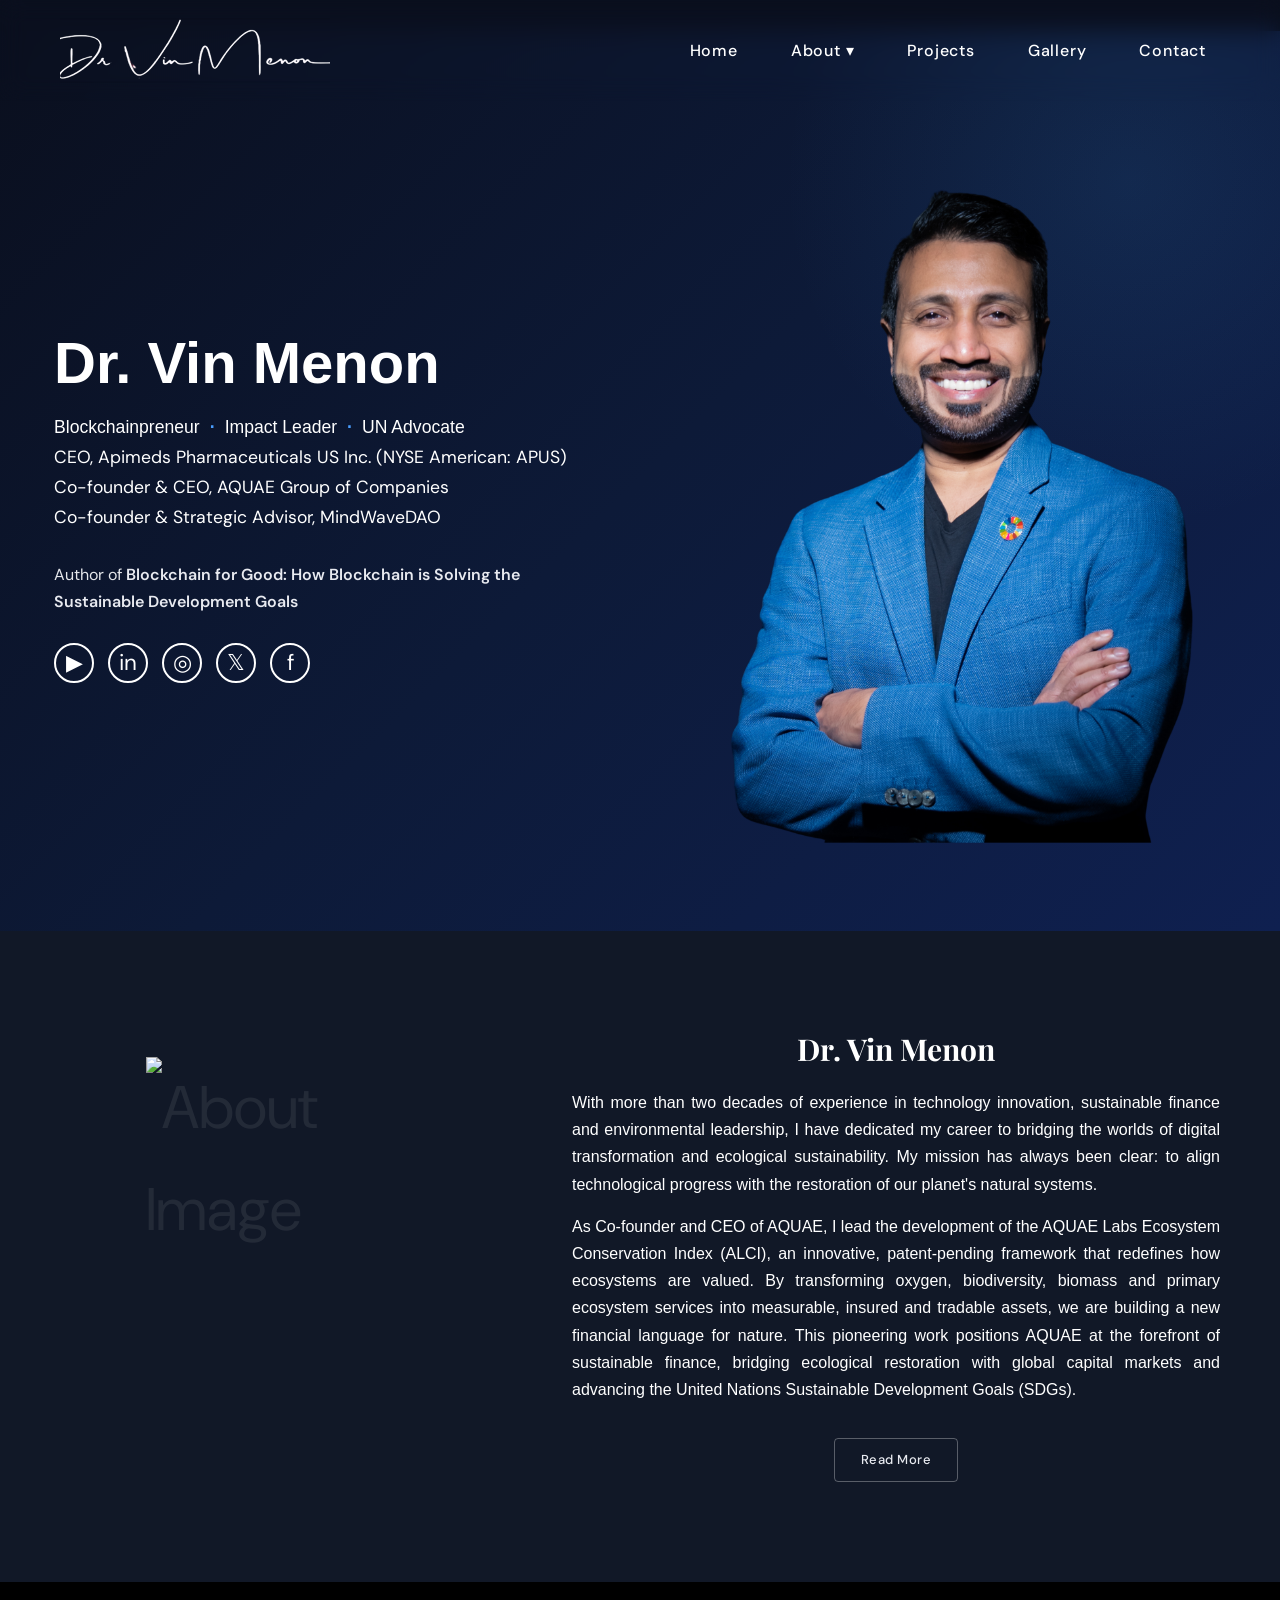
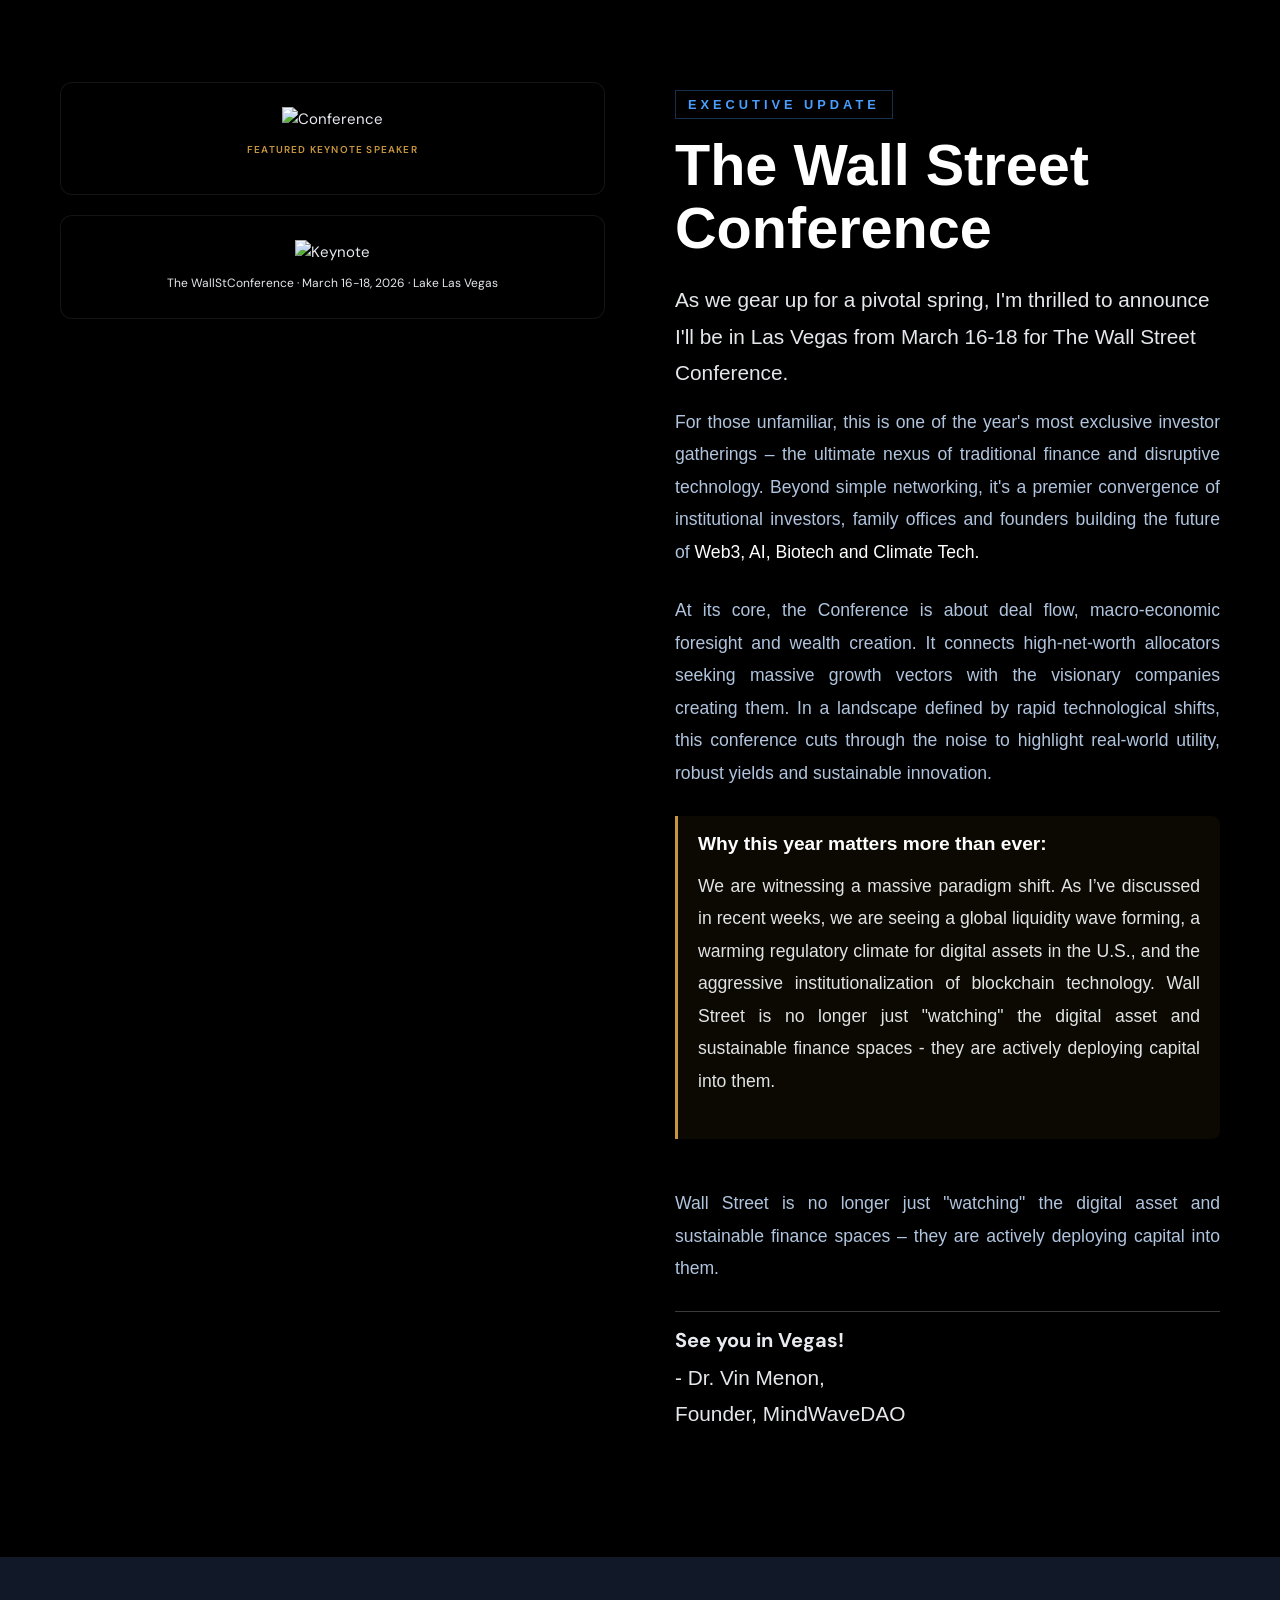
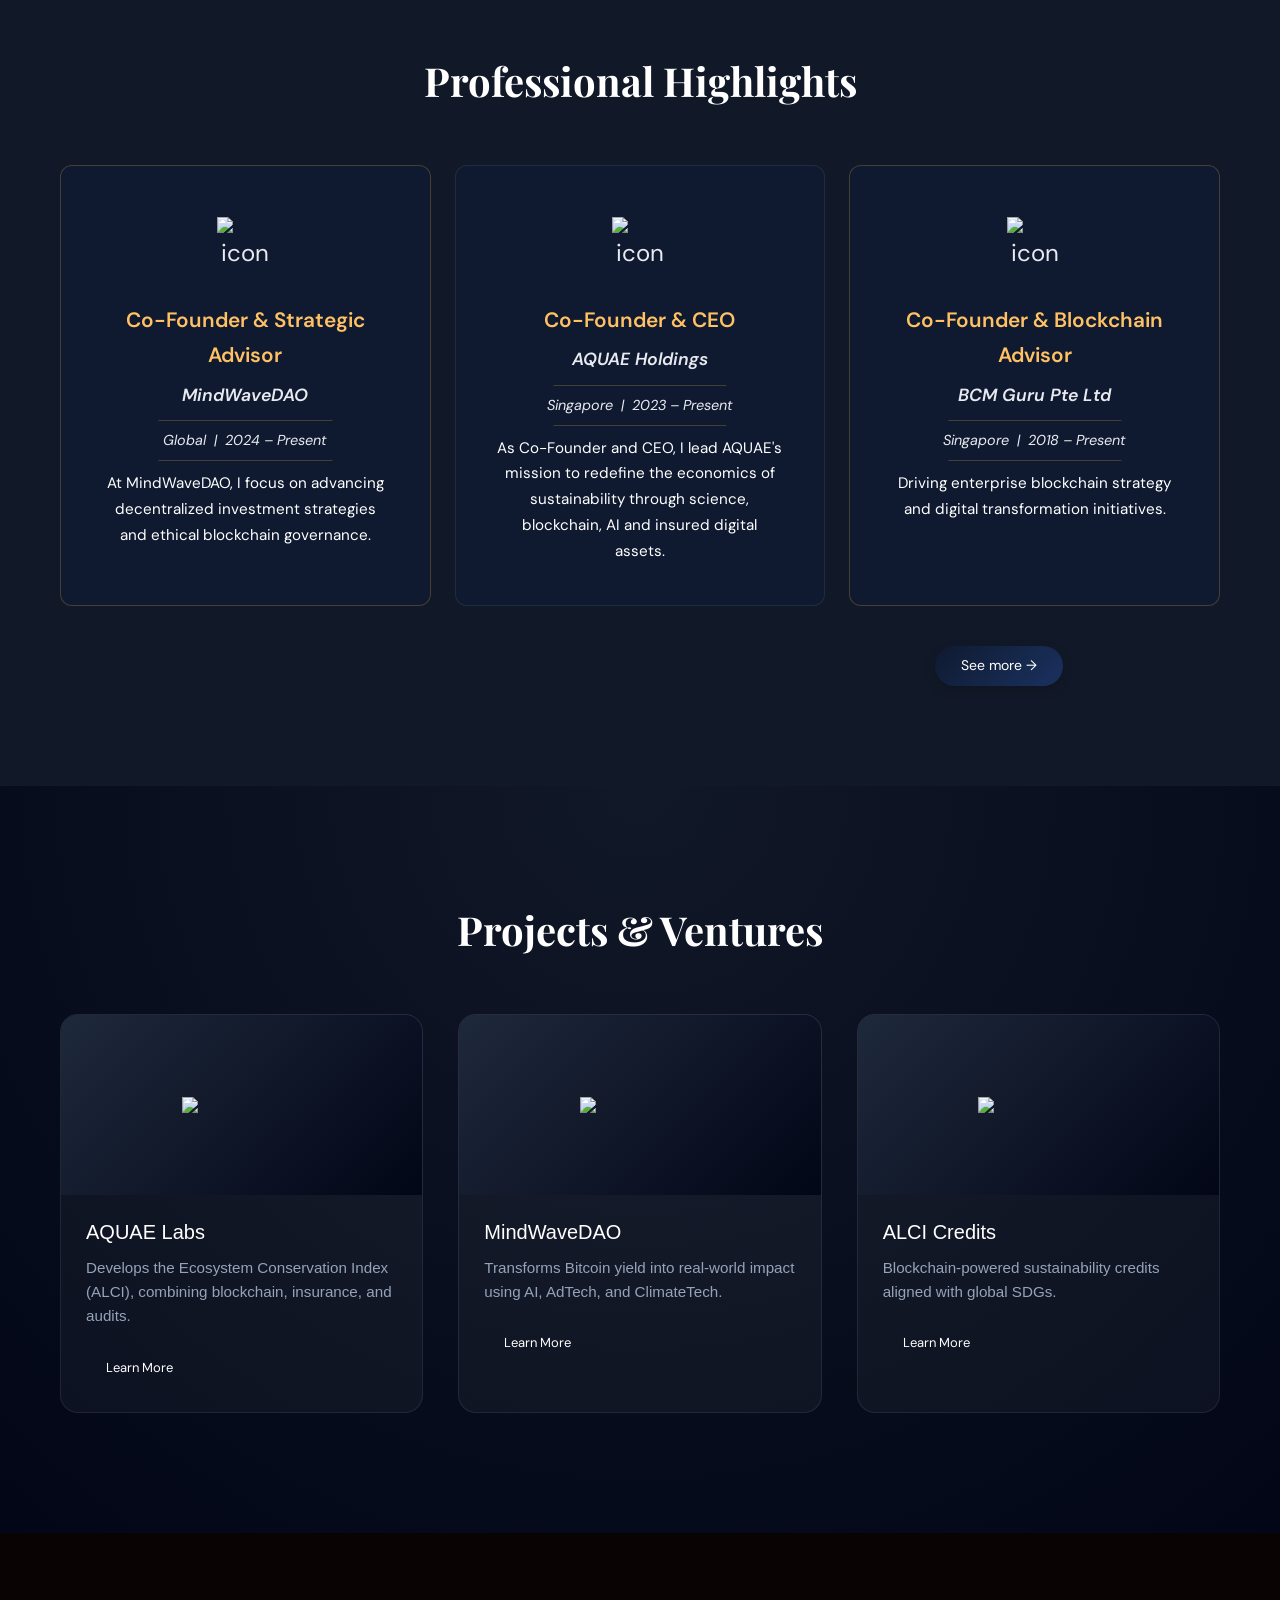
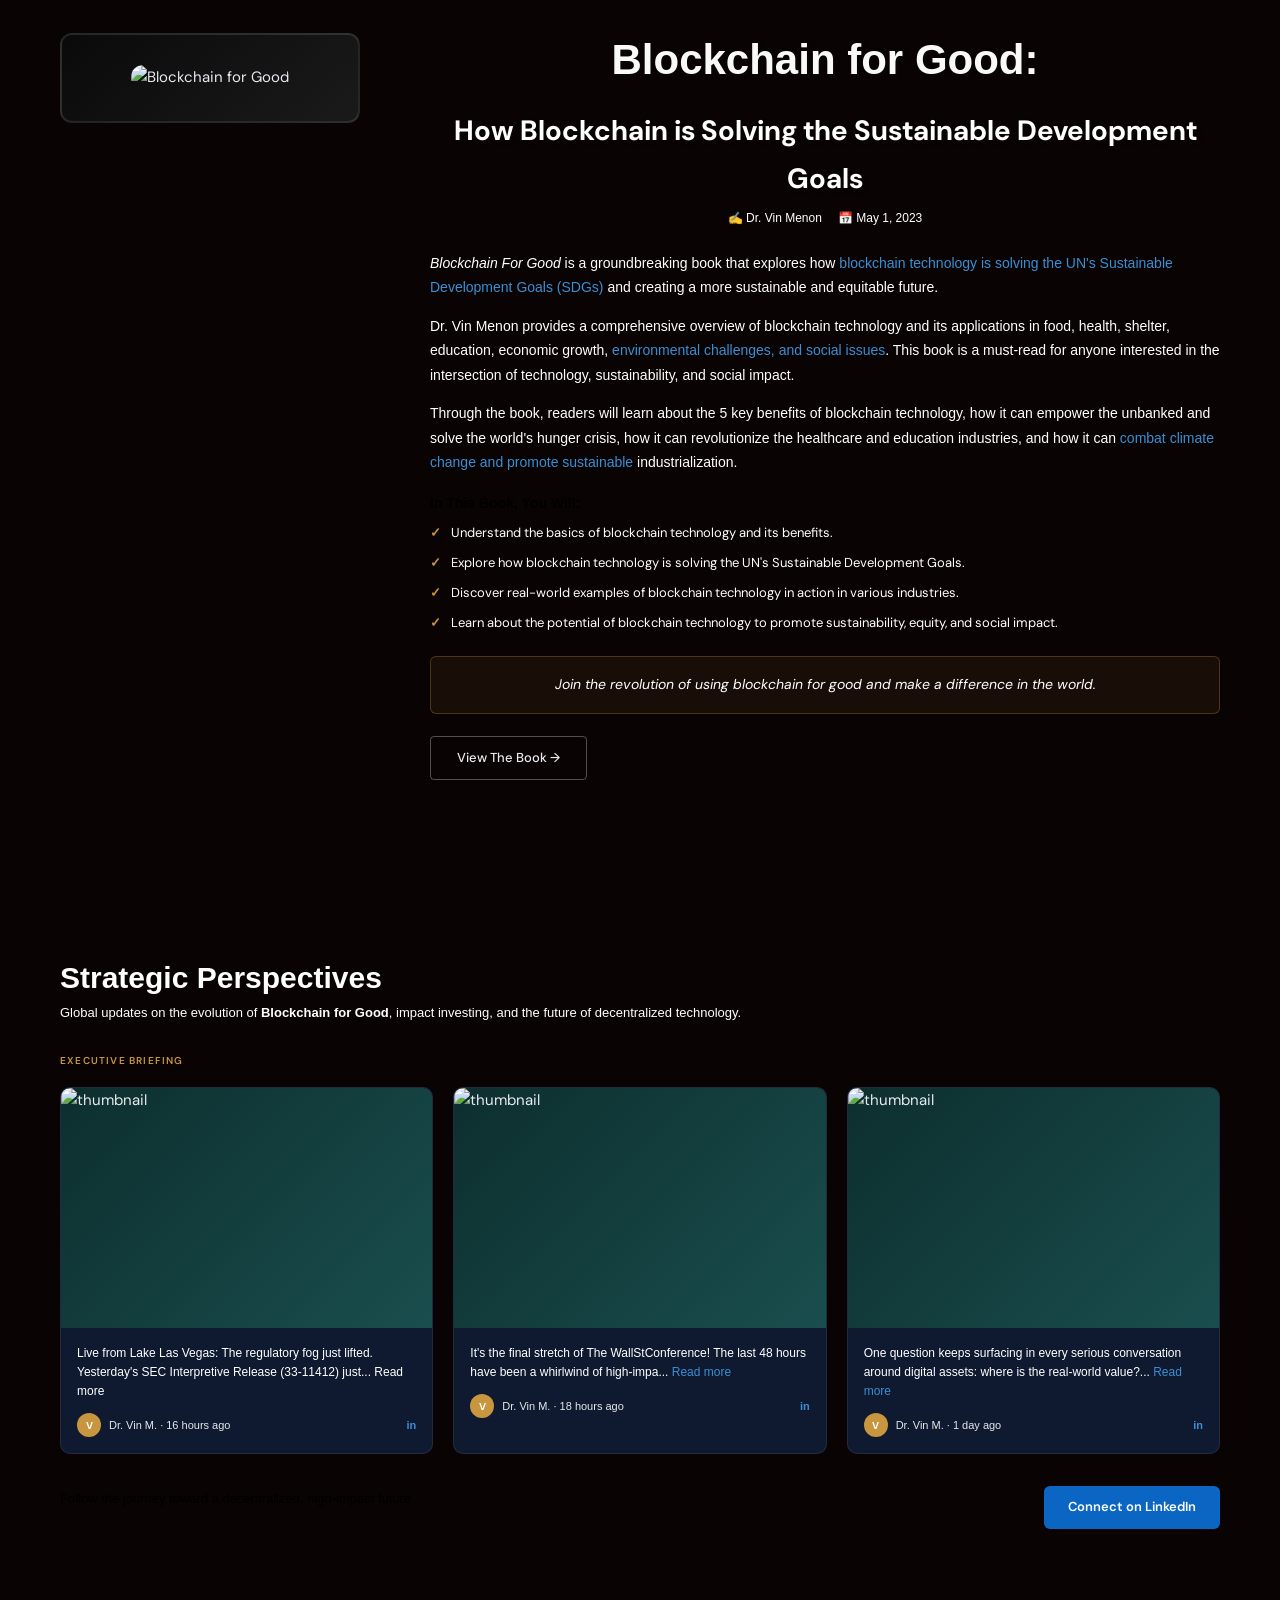
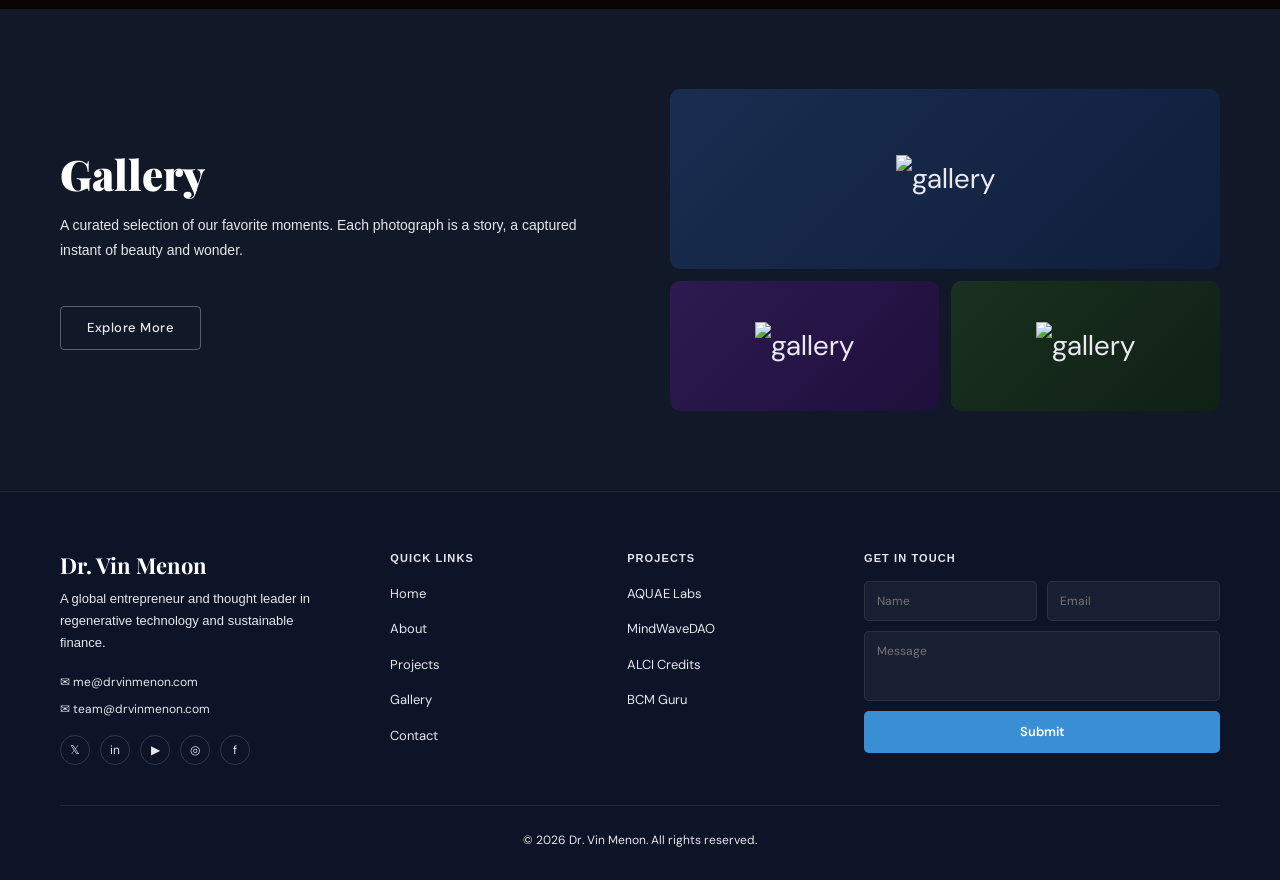
==== commit 5d0ff1f6: "new one" ====
--- a/index.html
+++ b/index.html
@@ -24,7 +24,15 @@
 
     <ul class="nav-links">
       <li><a href="index.html">Home</a></li>
-      <li><a href="about.html">About</a></li>
+<li class="dropdown">
+  <a href="#" class="dropdown-toggle">About ▾</a>
+  <ul class="dropdown-menu">
+    <li><a href="about.html">About Me</a></li>
+    <li><a href="academic.html">Academic Credentials</a></li>
+    <li><a href="journey.html">Global Leadership & Entrepreneurial Journey</a></li>
+    <li><a href="speaking.html">Global Conferences & Forums</a></li>
+  </ul>
+</li>
       <li><a href="/news-and-events.html">Projects</a></li>
       <li><a href="gallery.html">Gallery</a></li>
       <li><a href="contact.html">Contact</a></li>
@@ -197,11 +205,27 @@
       <div class="card-desc">Driving enterprise blockchain strategy and digital transformation initiatives.</div>
     </div>
   </div>
-  <div class="tab-btns">
-    <button class="tab-btn">Academic Credentials</button>
-    <button class="tab-btn">Global Leadership &amp; Entrepreneurial Journey</button>
-    <button class="tab-btn">Speaking Engagements</button>
-  </div>
+<div class="container w-75 tab-btns" style="display:flex;">
+  <button 
+    style="
+      margin-left:auto;
+      padding:8px 26px;
+      font-size:14px;
+      color:#fff;
+      background: linear-gradient(135deg, rgb(15 26 48), rgb(26 49 95));
+      border:none;
+      border-radius:25px;
+      cursor:pointer;
+      transition:all 0.3s ease;
+      box-shadow:0 4px 12px rgba(0,0,0,0.15);
+    "
+    onmouseover="this.style.transform='translateY(-2px)';this.style.boxShadow='0 6px 18px rgba(0,0,0,0.25)'"
+    onmouseout="this.style.transform='translateY(0)';this.style.boxShadow='0 4px 12px rgba(0,0,0,0.15)'"
+  >
+    See more →
+  </button>
+</div></section>
+
 </section>
 
 <!-- PROJECTS -->
@@ -415,5 +439,24 @@
   });
 </script>
 
+<script>
+document.querySelectorAll('.dropdown-toggle').forEach(btn => {
+  btn.addEventListener('click', function(e) {
+    if (window.innerWidth <= 768) {
+      e.preventDefault();
+
+      const parent = this.parentElement;
+
+      // close other dropdowns (optional but clean UX)
+      document.querySelectorAll('.dropdown').forEach(d => {
+        if (d !== parent) d.classList.remove('active');
+      });
+
+      parent.classList.toggle('active');
+    }
+  });
+});
+</script>
+
 </body>
 </html>
--- a/css/style.css
+++ b/css/style.css
@@ -92,6 +92,7 @@
 
   /* HERO */
   .hero {
+    margin-top: 31px;
     min-height: 100vh;
     display: flex;
     align-items: center;
@@ -549,6 +550,91 @@
     color: var(--accent);
   }
 
+  .neo-tabs-section {
+  padding: 80px 20px;
+  /* background: #0b1220; */
+  color: #fff;
+}
+
+.neo-tabs-container {
+  max-width: 1000px;
+  margin: auto;
+}
+
+/* TAB CARDS */
+.neo-tab-list {
+  display: flex;
+  gap: 20px;
+  margin-bottom: 40px;
+  flex-wrap: wrap;
+}
+
+.neo-tab-item {
+  flex: 1;
+  min-width: 220px;
+  padding: 24px;
+  border-radius: 16px;
+  background: rgba(255,255,255,0.05);
+  cursor: pointer;
+  transition: all 0.35s ease;
+  border: 1px solid rgba(255,255,255,0.08);
+}
+
+.neo-tab-item h4 {
+  font-size: 17px;
+  margin-bottom: 6px;
+    text-align: center;
+
+}
+
+.neo-tab-item span {
+   display: block;
+  text-align: center;
+  font-size: 13px;
+  opacity: 0.7;
+}
+
+.neo-tab-item:hover {
+  transform: translateY(-5px);
+  background: rgba(255,255,255,0.08);
+}
+
+/* .active-tab { */
+  /* background: linear-gradient(135deg, #4f46e5, #9333ea); */
+  /* border: none; */
+/* } */
+
+/* CONTENT */
+.neo-content-wrapper {
+  padding: 30px;
+  border-radius: 16px;
+  background: rgba(255,255,255,0.05);
+}
+
+.neo-content {
+  display: none;
+  animation: neoFade 0.4s ease;
+}
+
+.active-content {
+  display: block;
+}
+
+.neo-content h3 {
+  font-size: 24px;
+  margin-bottom: 12px;
+}
+
+.neo-content p {
+  line-height: 1.7;
+  opacity: 0.85;
+}
+
+@keyframes neoFade {
+  from { opacity: 0; transform: translateY(10px); }
+  to { opacity: 1; transform: translateY(0); }
+}
+
   /* PROJECTS */
 .projects {
   padding: 120px 60px;
@@ -601,6 +687,29 @@
 
 .project-card:hover img {
   transform: scale(1.15) rotate(3deg);
+}
+/* ✅ MOBILE FIX */
+@media (max-width: 768px) {
+
+  .projects-grid {
+    grid-template-columns: 1fr;
+  }
+
+  .card-img {
+    height: 120px; /* smaller image area */
+  }
+
+  .card-img img {
+    width: 100%; /* prevents overflow */
+  }
+
+  .project-card {
+    margin: 0 10px; /* spacing left & right */
+  }
+  .card-content {
+    padding: 25px;
+    margin-top: 45px;
+}
 }
 
 /* CONTENT */
@@ -1308,7 +1417,7 @@
   /* RESPONSIVE MOBILE + TABLET (keep large screen unchanged) */
   @media (max-width: 992px) {
     .nav-container { padding: 14px 20px; }
-    .nav-links { gap: 18px; font-size: 14px; }
+    .nav-links {  font-size: 14px; }
     .hero { padding: 100px 30px 60px; }
     .hero-inner { grid-template-columns: 1fr; gap: 30px; }
     .hero-image { justify-content: center; }
@@ -1353,7 +1462,7 @@
       padding: 8px 0;
     }
     .nav-toggle-input:checked + .nav-toggle-label + .nav-links {
-      max-height: 320px;
+      max-height: 360px;
     }
     .hero { padding: 104px 16px 40px; min-height: auto; }
     .hero-content h1 { font-size: 42px; }
@@ -1375,3 +1484,612 @@
   ::-webkit-scrollbar-track { background: var(--dark); }
   ::-webkit-scrollbar-thumb { background: rgba(200,150,62,0.3); border-radius: 3px; }
 /* </style> */
+
+
+
+/* academic credentials */
+.academic-section {
+  background: linear-gradient(90deg, rgb(2,15,30), rgb(0, 0, 0));
+  padding: 80px 0;
+  color: #fff;
+}
+
+.timeline {
+  position: relative;
+  max-width: 1100px;
+  margin: auto;
+}
+
+.timeline::before {
+  content: "";
+  position: absolute;
+  width: 5px;
+  background: rgba(255,255,255,0.2);
+  top: 0;
+  bottom: 0;
+  left: 50%;
+}
+
+.timeline-item {
+  display: flex;
+  align-items: center;
+  margin: 50px 0;
+  position: relative;
+}
+
+.timeline-item.left {
+  flex-direction: row;
+}
+
+.timeline-item.right {
+  flex-direction: row-reverse;
+}
+
+.content {
+  width: 45%;
+  background: rgba(255,255,255,0.05);
+  padding: 20px;
+  border-radius: 10px;
+  backdrop-filter: blur(6px);
+}
+
+.year {
+  display: inline-block;
+  padding: 5px 12px;
+  border-radius: 20px;
+  background: rgba(255,255,255,0.1);
+  font-size: 14px;
+  margin-bottom: 10px;
+}
+
+.content h3 {
+  margin: 10px 0;
+}
+
+.content h5 {
+  font-weight: 400;
+  opacity: 0.8;
+}
+
+.content p {
+  font-size: 14px;
+  opacity: 0.85;
+}
+
+.content small {
+  display: block;
+  margin-top: 10px;
+  opacity: 0.6;
+}
+
+/* IMAGE STYLE */
+.timeline-img {
+  width: 120px;
+  height: 120px;
+  border-radius: 50%;
+  overflow: hidden;
+  margin: 0 30px;
+
+  border: 4px solid rgba(255,255,255,0.15);
+  box-shadow: 0 10px 25px rgba(0,0,0,0.4);
+  transition: 0.3s;
+}
+
+.timeline-img img {
+  width: 100%;
+  height: 100%;
+  object-fit: cover;
+}
+
+.timeline-img:hover {
+  transform: scale(1.08);
+}
+
+/* RESPONSIVE */
+/* MOBILE FIX */
+@media(max-width: 768px) {
+   /* Add space between each card */
+  .timeline-item {
+    margin: 60px 0; /* increase gap */
+  }
+
+  /* Optional: add bottom spacing inside container */
+  .timeline {
+    padding-bottom: 20px;
+  }
+
+
+  /* Hide timeline line */
+  .timeline::before {
+    display: none;
+  }
+
+  /* Remove left/right layout */
+  .timeline-item {
+    flex-direction: column !important;
+    align-items: center;
+    margin: 70px 0;
+  }
+
+  /* Full width card */
+  .content {
+    width: 100%;
+    text-align: center;
+    padding-top: 70px; /* space for image */
+    position: relative;
+  }
+
+  /* Move image inside card */
+  .timeline-img {
+    position: absolute;
+    top: -60px;
+    left: 50%;
+    transform: translateX(-50%);
+    margin: 0;
+    width: 100px;
+    height: 100px;
+    z-index: 2;
+  }
+
+}
+
+
+/* ================= NAVBAR ================= */
+.nav-links {
+  list-style: none ! important;
+  display: flex;
+  gap: 25px;
+  align-items: center;
+}
+
+.nav-links li {
+  position: relative;
+}
+
+/* Links */
+.nav-links a {
+  text-decoration: none;
+  color: #fff;
+  font-weight: 500;
+  padding: 8px 14px;
+  display: inline-block;
+  transition: 0.3s ease;
+}
+ul, li {
+  list-style: none;
+  padding: 0;
+  margin: 0;
+}
+
+.nav-links a:hover {
+  color: #00d4ff;
+}
+
+/* ================= DROPDOWN ================= */
+.dropdown {
+  position: relative;
+}
+
+/* Dropdown Menu */
+.dropdown-menu {
+  position: absolute;
+  top: 100%; /* FIX: no gap */
+  left: 0;
+  background: #0c0358;
+  border-radius: 10px;
+  padding: 10px 0;
+  min-width: 260px;
+  display: block;
+
+  /* Animation */
+  opacity: 0;
+  visibility: hidden;
+  transform: translateY(10px);
+  transition: all 0.3s ease;
+
+  /* Important */
+  z-index: 999;
+}
+
+/* Show dropdown */
+.dropdown:hover .dropdown-menu {
+  opacity: 1;
+  visibility: visible;
+  transform: translateY(0);
+}
+
+/* Keep dropdown open when hovering */
+.dropdown-menu:hover {
+  opacity: 1;
+  visibility: visible;
+}
+
+/* Dropdown items */
+.dropdown-menu li {
+  width: 100%;
+}
+
+.dropdown-menu a {
+  display: block;
+  padding: 12px 20px;
+  color: #fff;
+  transition: 0.3s ease;
+  font-size: 14px;
+}
+
+/* Hover effect */
+.dropdown-menu a:hover {
+  background: linear-gradient(90deg, rgb(2, 15, 30), rgb(26, 58, 105));
+  padding-left: 25px;
+}
+
+/* ================= HOVER GAP FIX ================= */
+.dropdown::after {
+  /* content: ""; */
+  position: absolute;
+  top: 100%;
+  left: 0;
+  width: 100%;
+  height: 10px; /* invisible bridge */
+
+
+}
+.dropdown-toggle::after {
+  display: none !important;
+}
+
+/* ================= MOBILE ================= */
+@media (max-width: 768px) {
+
+  .nav-links {
+    flex-direction: column;
+    width: 100%;
+  }
+
+  .nav-links li {
+    width: 100%;
+  }
+
+  .nav-links a {
+    width: 100%;
+    /* padding: 12px; */
+  }
+
+  /* Dropdown menu */
+  .dropdown-menu {
+    position: static;
+    display: none;
+    opacity: 1;
+    visibility: visible;
+    transform: none;
+    box-shadow: none;
+    margin-top: 5px;
+  }
+
+  /* Show when active */
+  .dropdown.active .dropdown-menu {
+    display: block;
+  }
+}
+
+/* global  */
+
+.journey-section {
+  background: linear-gradient(90deg, rgb(2, 15, 30), rgb(26, 58, 105));
+  padding: 80px 0;
+  color: #fff;
+}
+
+.section-title {
+  text-align: center;
+  font-size: 40px;
+  font-weight: 700;
+  margin-bottom: 60px;
+}
+
+.journey-card {
+  display: flex;
+  align-items: center;
+  gap: 40px;
+  background: rgba(255, 255, 255, 0.05);
+  padding: 30px;
+  border-radius: 20px;
+  margin-bottom: 30px;
+  backdrop-filter: blur(10px);
+  transition: 0.3s;
+}
+
+.journey-card:hover {
+  transform: translateY(-5px);
+}
+
+.journey-img img {
+  width: 220px;
+  border-radius: 20px;
+}
+
+.journey-content h4 {
+  color: #f7b84b;
+  font-weight: 600;
+}
+
+.journey-content h5 {
+  font-style: italic;
+  margin-bottom: 10px;
+}
+
+.meta {
+  opacity: 0.7;
+  font-size: 14px;
+  margin-bottom: 15px;
+}
+
+.journey-content ul {
+  padding-left: 18px;
+}
+
+.journey-content ul li {
+  margin-bottom: 8px;
+  list-style: none;
+  position: relative;
+}
+
+.journey-content ul li::before {
+  content: "✔";
+  color: #4caf50;
+  position: absolute;
+  left: -18px;
+}
+
+/* FULL WIDTH CARDS */
+.journey-content.full {
+  width: 100%;
+}
+
+.journey-section .container {
+  max-width: 1200px;
+  margin: auto;
+  padding: 0 40px; /* 🔥 increase left & right space */
+}
+/* REVERSE CARD (for alternating layout) */
+.journey-card.reverse {
+  flex-direction: row-reverse;
+}
+
+/* MOBILE FIX */
+@media (max-width: 768px) {
+  .journey-card {
+    flex-direction: column !important; /* 🔥 force stacking */
+    text-align: left;
+    gap: 20px;
+  }
+
+  .journey-img img {
+    width: 100%;
+    max-width: 250px;
+    margin: auto;
+    display: block;
+  }
+}
+/* MOBILE FIX */
+@media (max-width: 768px) {
+  .journey-card {
+    flex-direction: column;
+    text-align: left;
+  }
+
+  .journey-img img {
+    width: 100%;
+    max-width: 200px;
+  }
+
+  .section-title {
+    font-size: 28px;
+  }
+}
+
+
+/* Global Conferences & Forums */
+
+/* SECTION */
+.speaking {
+  background: linear-gradient(90deg, rgb(2, 15, 30), rgb(26, 58, 105));
+  padding: 80px 20px;
+  color: #fff;
+}
+
+/* CONTAINER (adds left & right space) */
+.speaking .container {
+  max-width: 1100px;
+  margin: auto;
+}
+
+/* TITLE */
+.speaking-title {
+  text-align: center;
+  font-size: 42px;
+  font-weight: 700;
+  margin-bottom: 50px;
+}
+
+/* GRID */
+.speaking-grid {
+  display: grid;
+  grid-template-columns: repeat(2, 1fr);
+  gap: 25px;
+  justify-content: center;
+}
+
+/* CARD */
+.speaking-card {
+  border: 1px solid rgba(255, 255, 255, 0.2);
+  border-radius: 14px;
+  padding: 20px;
+  background: rgba(255, 255, 255, 0.03);
+  transition: 0.3s ease;
+  max-width: 500px;
+  margin: auto;
+}
+
+/* HOVER EFFECT */
+.speaking-card:hover {
+  transform: translateY(-6px);
+  border-color: #f5b400;
+  box-shadow: 0 10px 25px rgba(0,0,0,0.3);
+}
+
+/* YEAR */
+.speaking-card .year {
+  color: #f5b400;
+  font-weight: 600;
+  font-size: 18px;
+}
+
+/* LINE */
+.speaking-card hr {
+  border: none;
+  height: 1px;
+  background: rgba(255,255,255,0.2);
+  margin: 10px 0 15px;
+}
+
+/* TEXT */
+.speaking-card h4 {
+  font-size: 17px;
+  line-height: 1.6;
+  margin-bottom: 10px;
+}
+
+/* SUBTITLE */
+.subtitle {
+  font-size: 14px;
+  color: #cbd5e1;
+  font-style: italic;
+  margin-bottom: 10px;
+}
+
+/* LOCATION */
+.location {
+  font-size: 14px;
+  color: #e2e8f0;
+}
+
+/* ------------------ RESPONSIVE ------------------ */
+
+/* Tablet */
+@media (max-width: 992px) {
+  .speaking-title {
+    font-size: 32px;
+  }
+
+  .speaking-grid {
+    grid-template-columns: 1fr;
+  }
+}
+
+/* Mobile */
+@media (max-width: 576px) {
+  .speaking {
+    padding: 50px 15px;
+  }
+
+  .speaking .container {
+    padding: 0 10px; /* left & right gap */
+  }
+
+  .speaking-card {
+    padding: 18px;
+  }
+
+  .speaking-card h4 {
+    font-size: 15px;
+  }
+
+  .speaking-card .year {
+    font-size: 16px;
+  }
+}
+
+/* gallery */
+
+/* EVENT GRID */
+.event-gallery {
+  display: grid;
+  grid-template-columns: repeat(auto-fit, minmax(280px, 1fr));
+  gap: 20px;
+  padding: 20px;
+}
+
+/* CARD */
+.event-card {
+  position: relative;
+  overflow: hidden;
+  border-radius: 16px;
+  cursor: pointer;
+}
+
+.event-card img {
+  width: 100%;
+  height: 260px;
+  object-fit: cover;
+  transition: 0.4s;
+}
+
+.event-card:hover img {
+  transform: scale(1.1);
+}
+
+/* OVERLAY */
+.event-overlay {
+  position: absolute;
+  bottom: 0;
+  width: 100%;
+  padding: 20px;
+  color: white;
+  background: linear-gradient(transparent, rgba(0,0,0,0.8));
+}
+
+.event-overlay h3 {
+  margin: 0;
+  font-size: 18px;
+}
+
+.event-overlay p {
+  margin: 4px 0 0;
+  font-size: 14px;
+  opacity: 0.8;
+}
+
+/* MODAL */
+.modal {
+  display: none;
+  position: fixed;
+  z-index: 999;
+  padding: 40px;
+  left: 0;
+  top: 0;
+  width: 100%;
+  height: 100%;
+  background: rgba(0,0,0,0.9);
+}
+
+.modal-content {
+  display: grid;
+  grid-template-columns: repeat(auto-fit, minmax(200px, 1fr));
+  gap: 15px;
+}
+
+.modal-content img {
+  width: 100%;
+  border-radius: 10px;
+}
+
+/* CLOSE BUTTON */
+.close {
+  position: absolute;
+  top: 20px;
+  right: 40px;
+  font-size: 40px;
+  color: white;
+  cursor: pointer;
+}
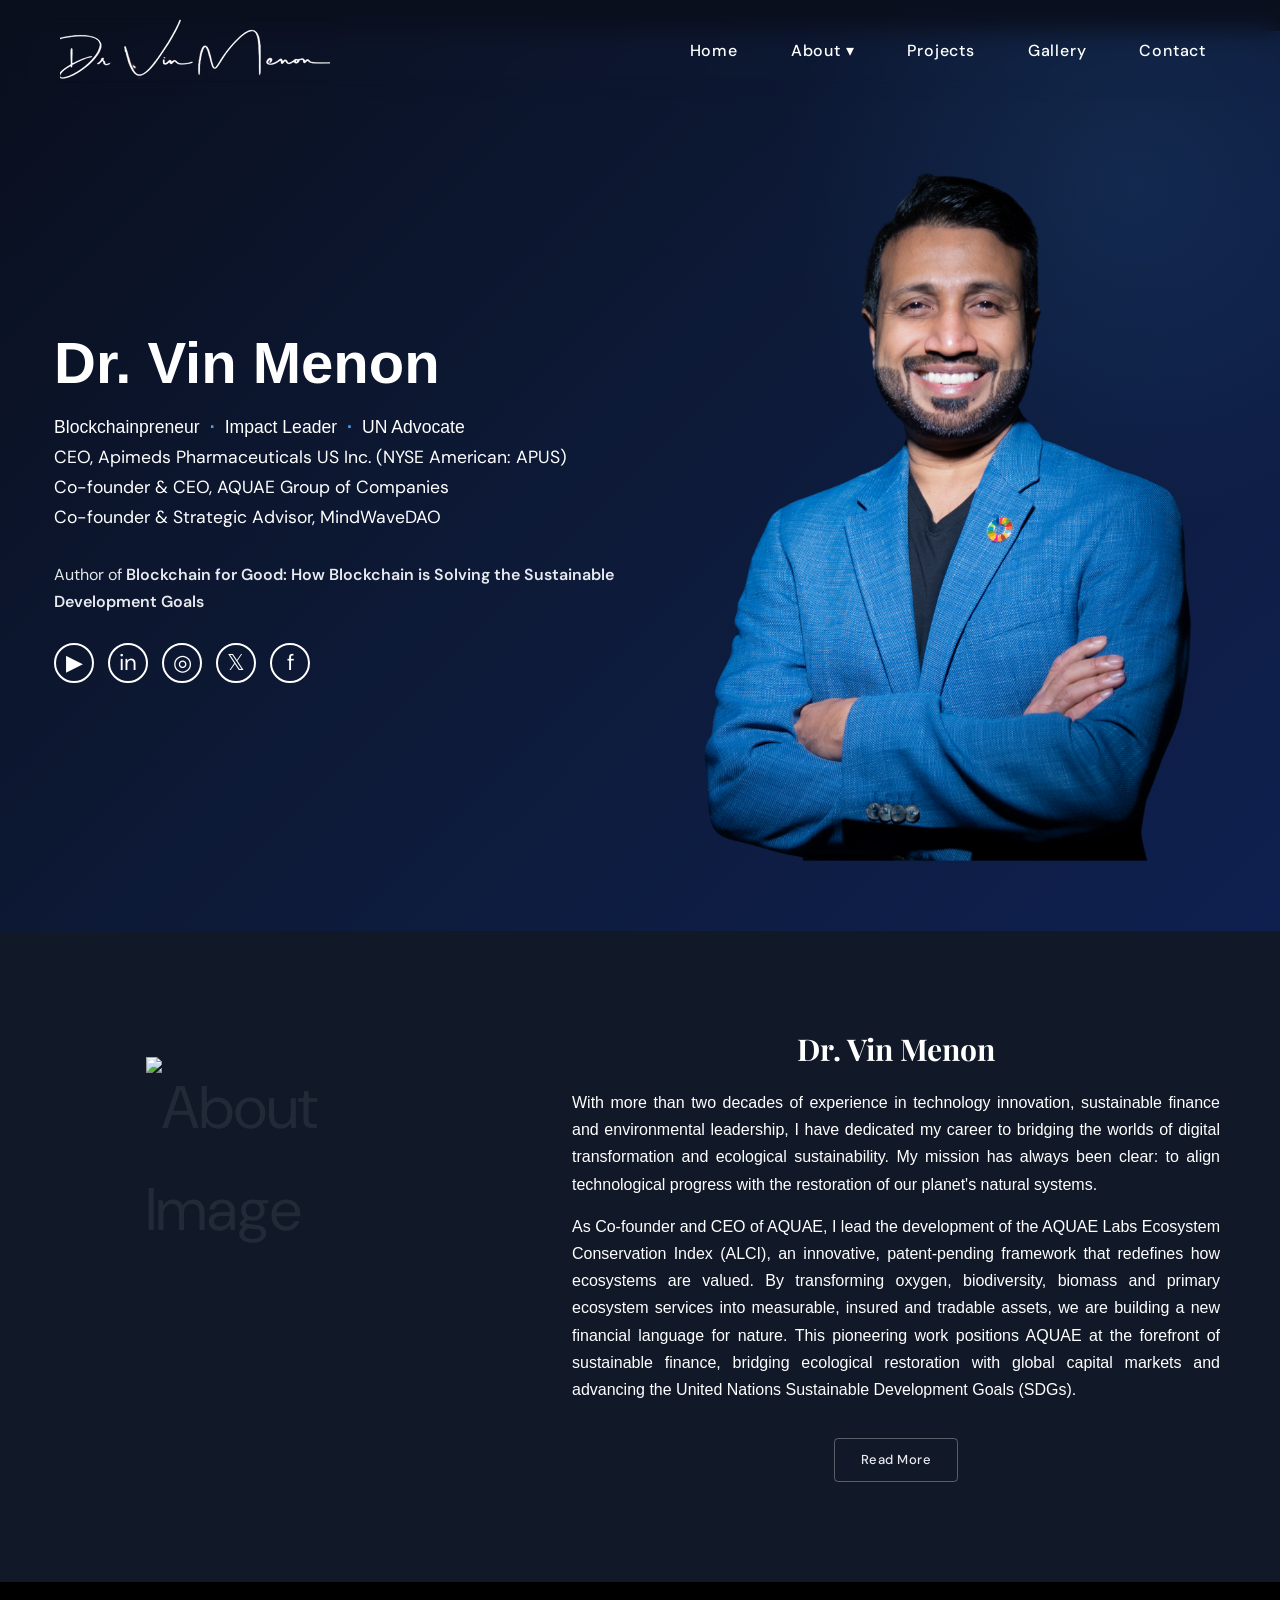
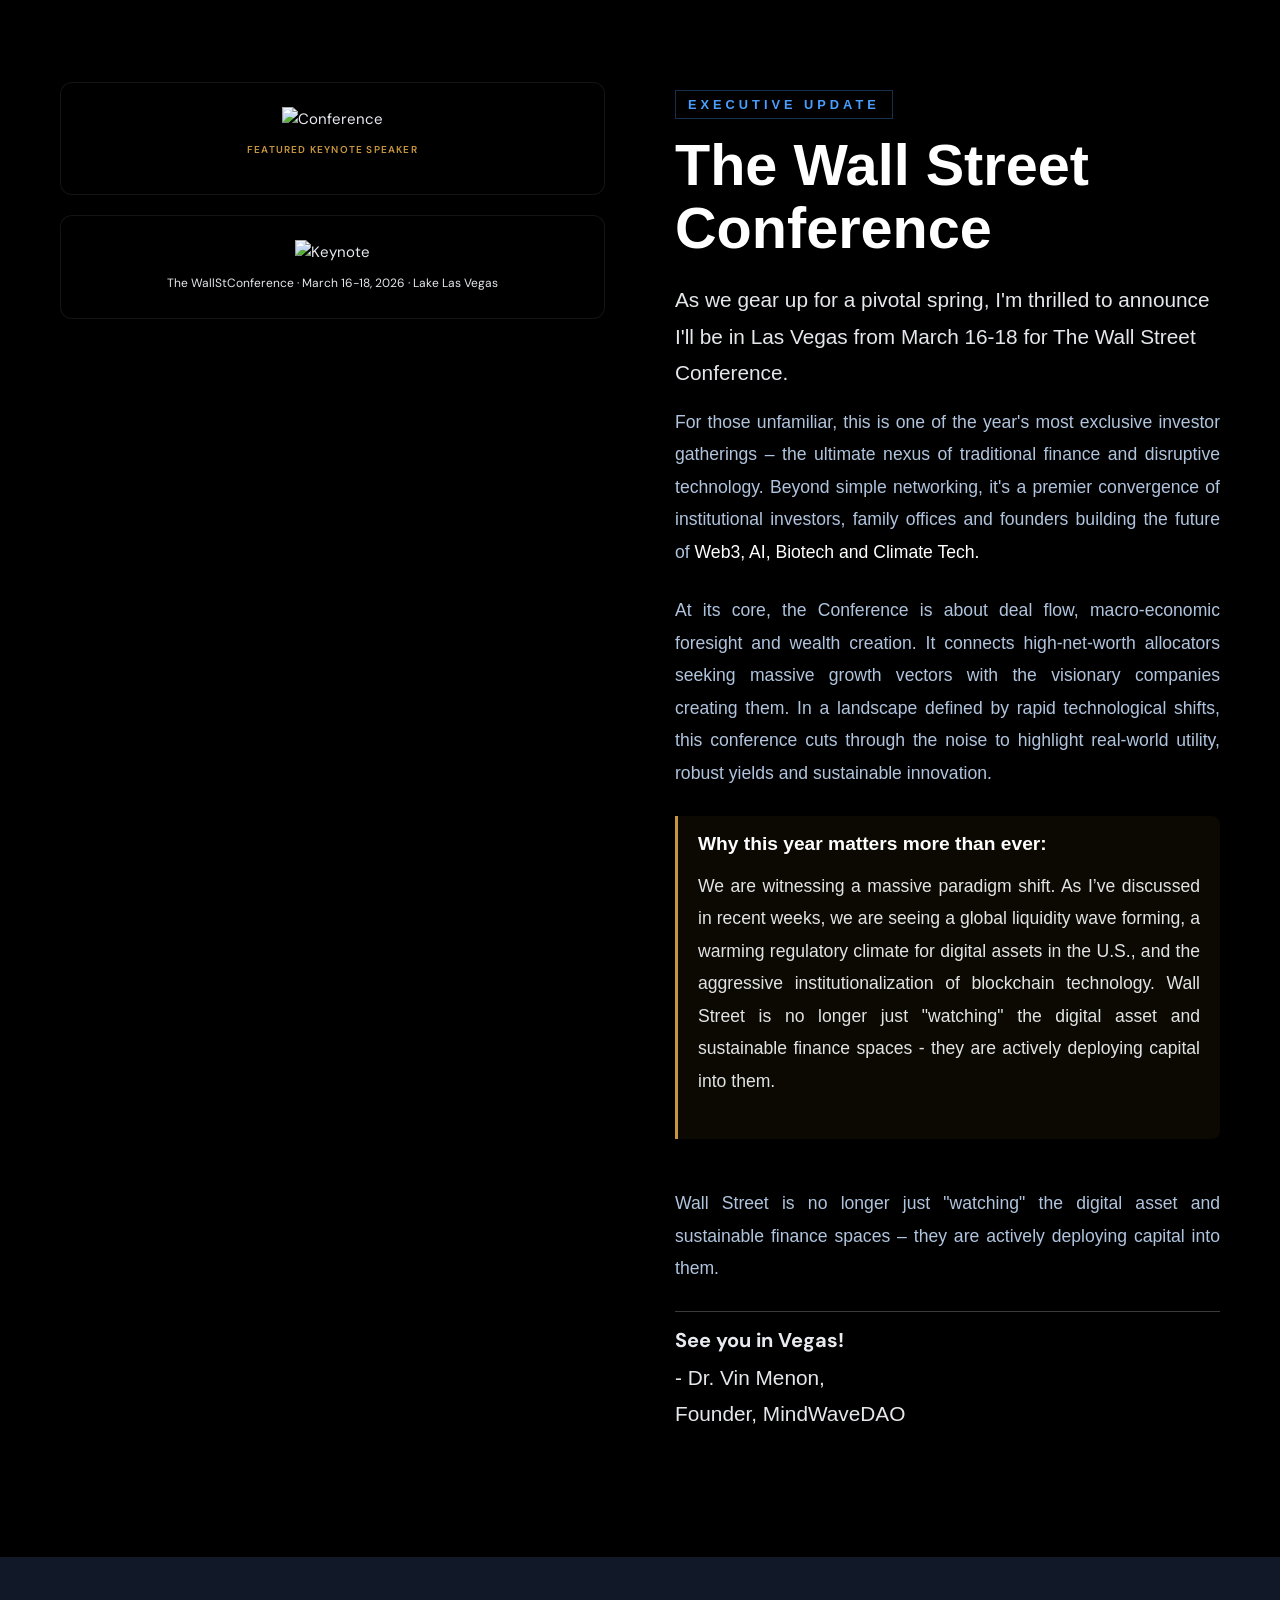
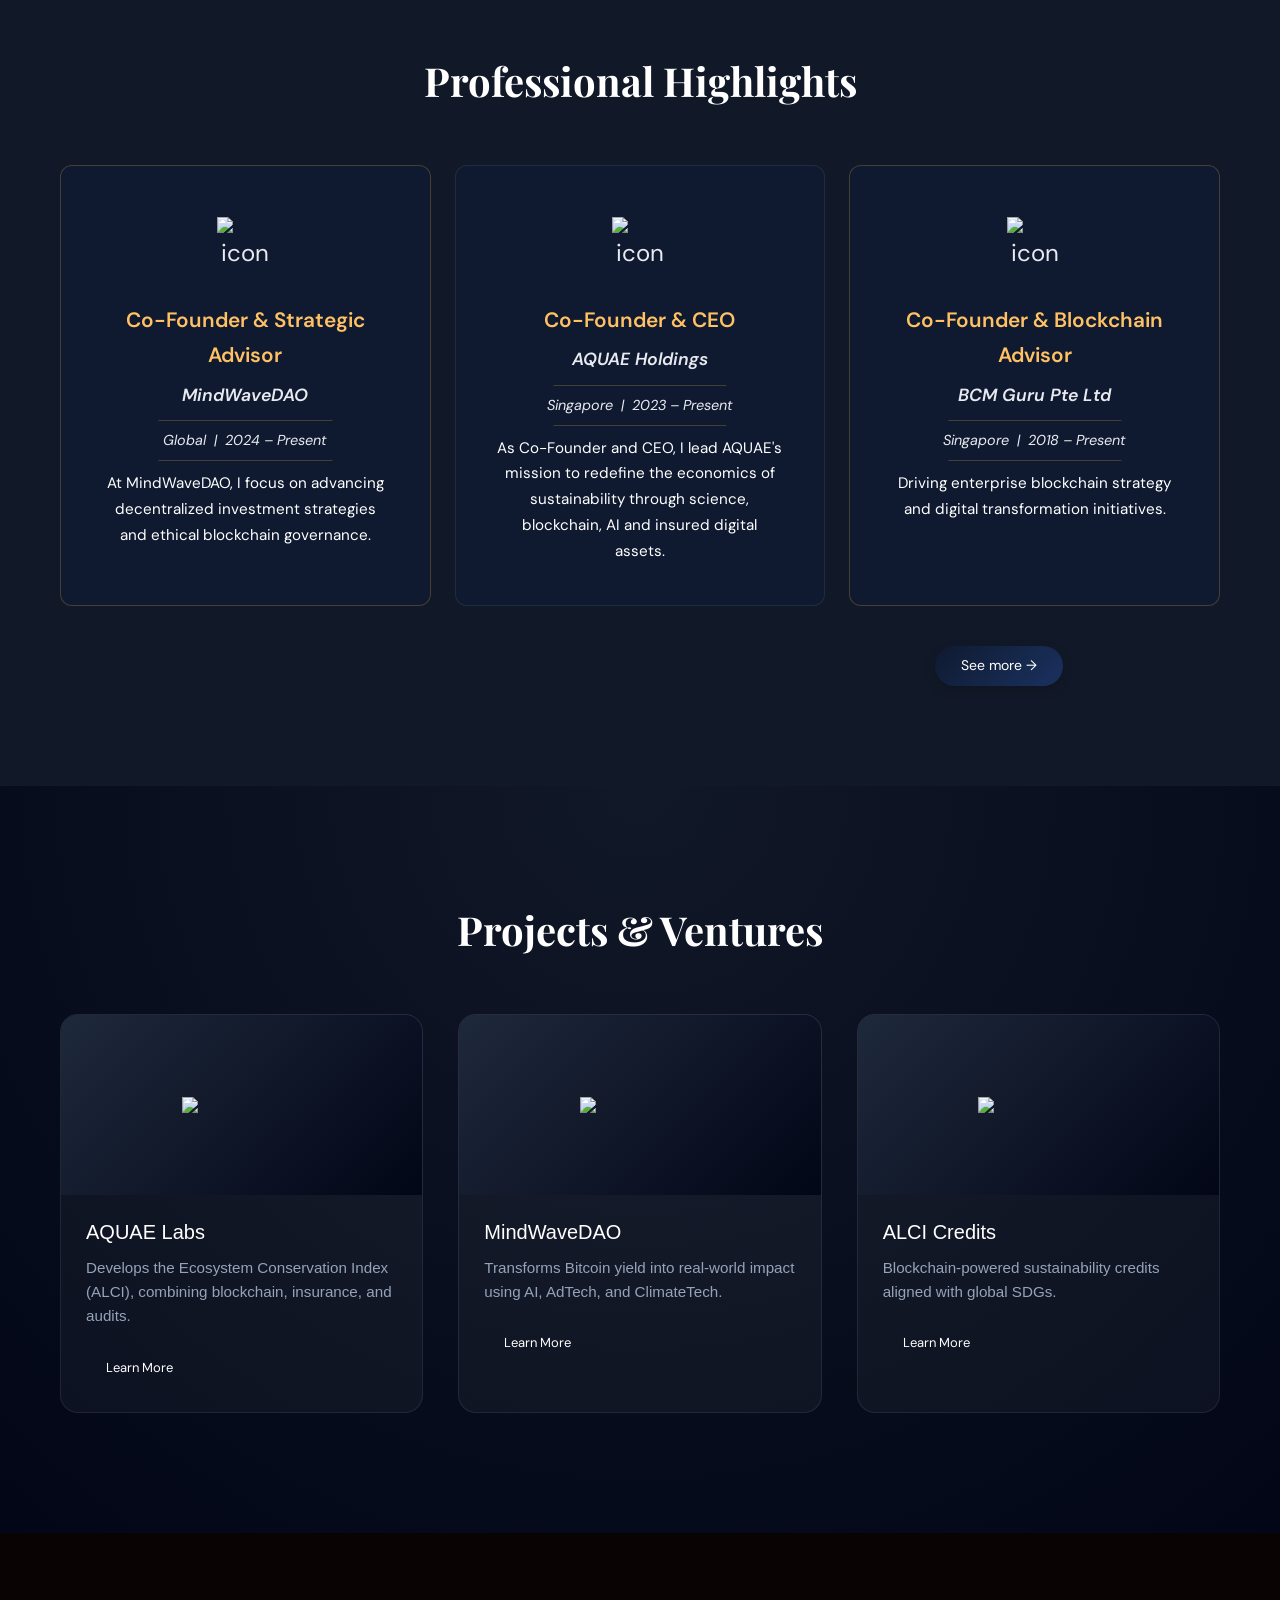
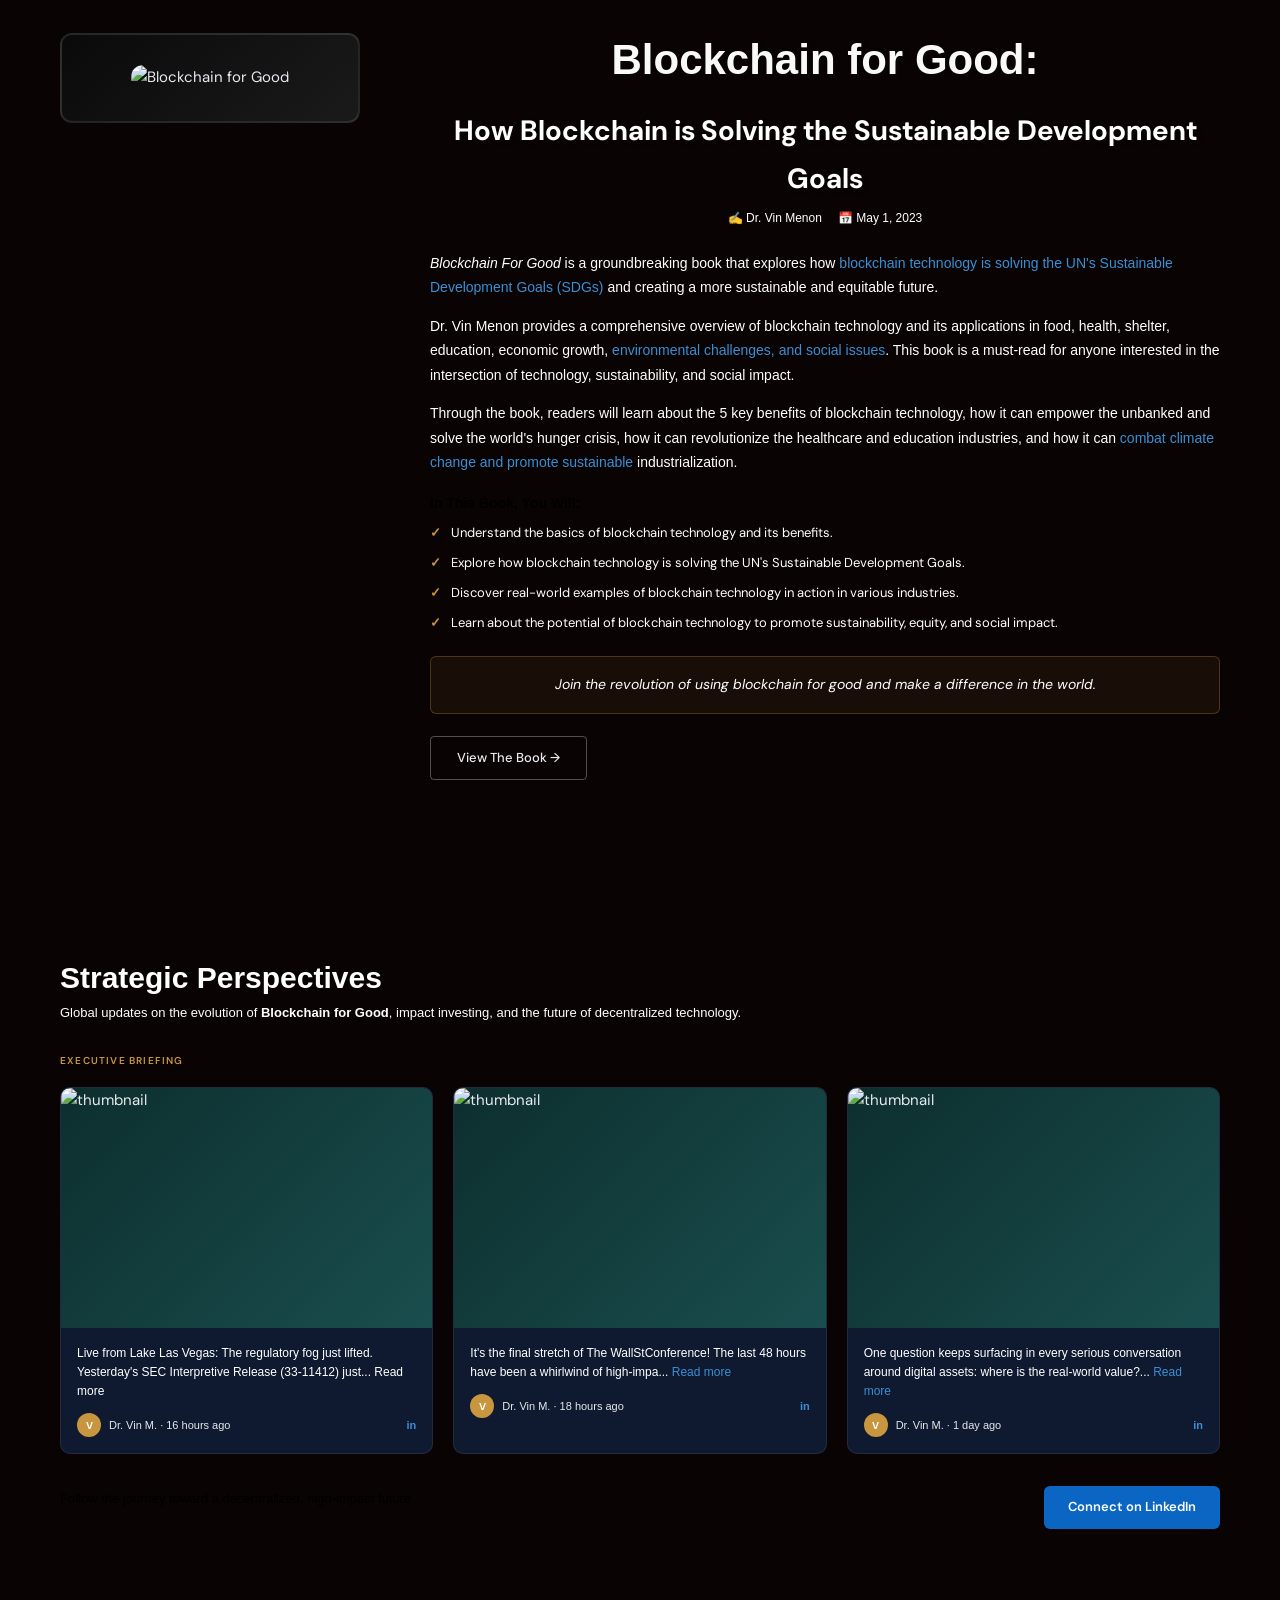
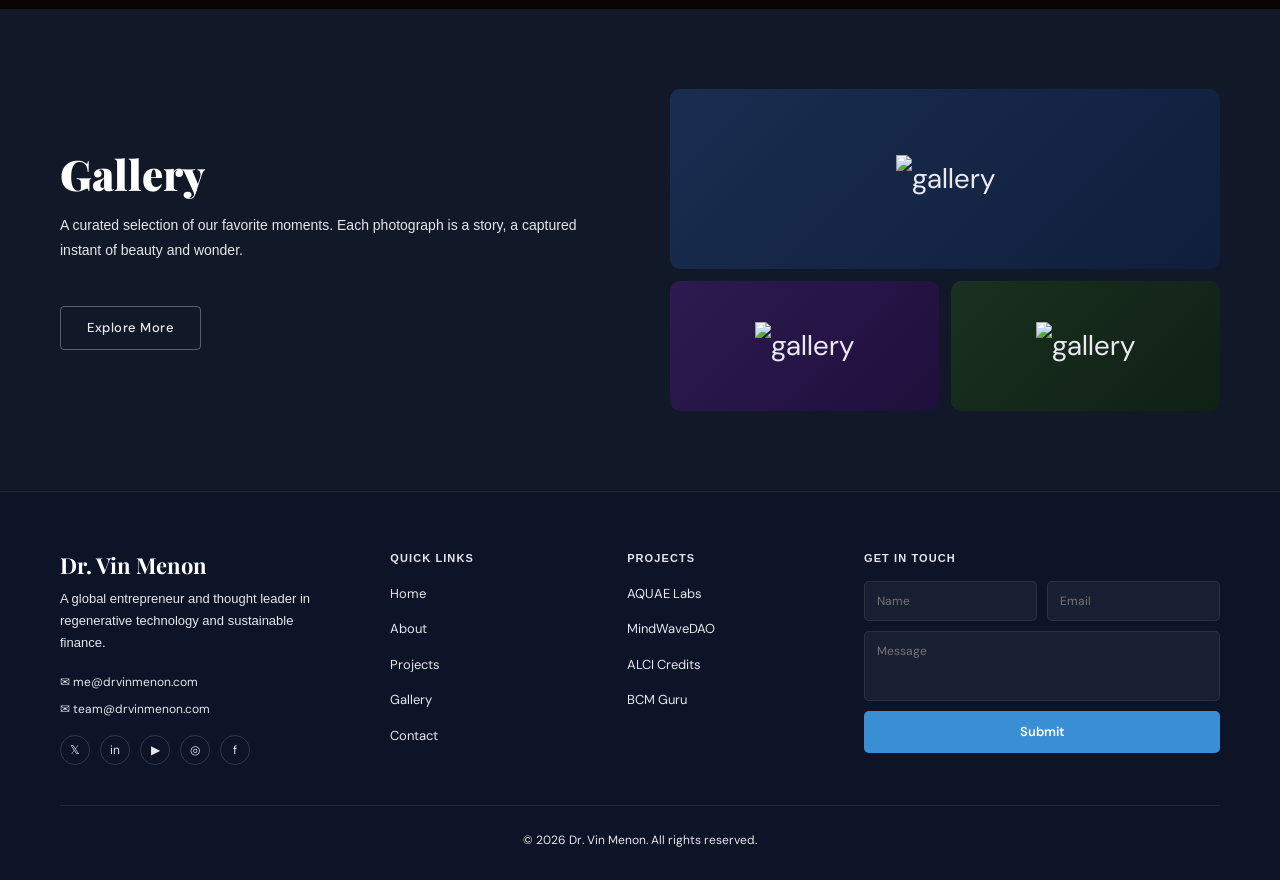
==== commit 2e541453: "the one" ====
--- a/index.html
+++ b/index.html
@@ -379,6 +379,7 @@
 </div>  </div>
 </section>
 
+
 <!-- FOOTER -->
 <footer>
   <div class="footer-inner">
@@ -427,36 +428,8 @@
   <div class="footer-copy">© 2026 Dr. Vin Menon. All rights reserved.</div>
 </footer>
 
-<script>
-  window.addEventListener("scroll", function () {
-    const nav = document.querySelector("nav");
-
-    if (window.scrollY > 50) {
-      nav.classList.add("scrolled");
-    } else {
-      nav.classList.remove("scrolled");
-    }
-  });
-</script>
-
-<script>
-document.querySelectorAll('.dropdown-toggle').forEach(btn => {
-  btn.addEventListener('click', function(e) {
-    if (window.innerWidth <= 768) {
-      e.preventDefault();
-
-      const parent = this.parentElement;
-
-      // close other dropdowns (optional but clean UX)
-      document.querySelectorAll('.dropdown').forEach(d => {
-        if (d !== parent) d.classList.remove('active');
-      });
-
-      parent.classList.toggle('active');
-    }
-  });
-});
-</script>
-
+
+<script src="https://code.jquery.com/jquery-3.7.1.min.js"></script>
+<script src="/js/main.js"></script>
 </body>
 </html>
--- a/css/style.css
+++ b/css/style.css
@@ -118,7 +118,7 @@
     display: grid;
     grid-template-columns: 1fr 1fr;
     align-items: center;
-    gap: 60px;
+    /* gap: 60px; */
   }
 
   .hero-content { position: relative; z-index: 2; }
@@ -1443,7 +1443,7 @@
     .nav-links {
       position: absolute;
       top: 100%; left: 0; right: 0;
-      background: rgba(10, 15, 30, 0.95);
+      background: rgba(10, 15, 30);
       border-top: 1px solid var(--border);
       margin: 0;
       padding: 0px 16px;
@@ -1464,7 +1464,7 @@
     .nav-toggle-input:checked + .nav-toggle-label + .nav-links {
       max-height: 360px;
     }
-    .hero { padding: 104px 16px 40px; min-height: auto; }
+    .hero { padding: 104px 16px 0px; min-height: auto; }
     .hero-content h1 { font-size: 42px; }
     .hero-tags, .hero-roles, .hero-book { font-size: 12px; }
     .hero-img-wrap { width: 100%; max-width: 300px; height: 340px; margin: 0 auto; }
@@ -2015,11 +2015,27 @@
 /* EVENT GRID */
 .event-gallery {
   display: grid;
-  grid-template-columns: repeat(auto-fit, minmax(280px, 1fr));
+  grid-template-columns: repeat(3, 1fr);
   gap: 20px;
-  padding: 20px;
-}
-
+
+  max-width: 1200px;   /* 👈 controls total width */
+  margin: 0 auto;      /* 👈 center the grid */
+  padding: 20px;       /* 👈 left & right spacing */
+}
+/* Tablet */
+@media (max-width: 992px) {
+  .event-gallery {
+    grid-template-columns: repeat(2, 1fr);
+  }
+}
+
+/* Mobile */
+@media (max-width: 576px) {
+  .event-gallery {
+    grid-template-columns: 1fr;
+      padding: 15px; /* smaller spacing on mobile */
+  }
+}
 /* CARD */
 .event-card {
   position: relative;
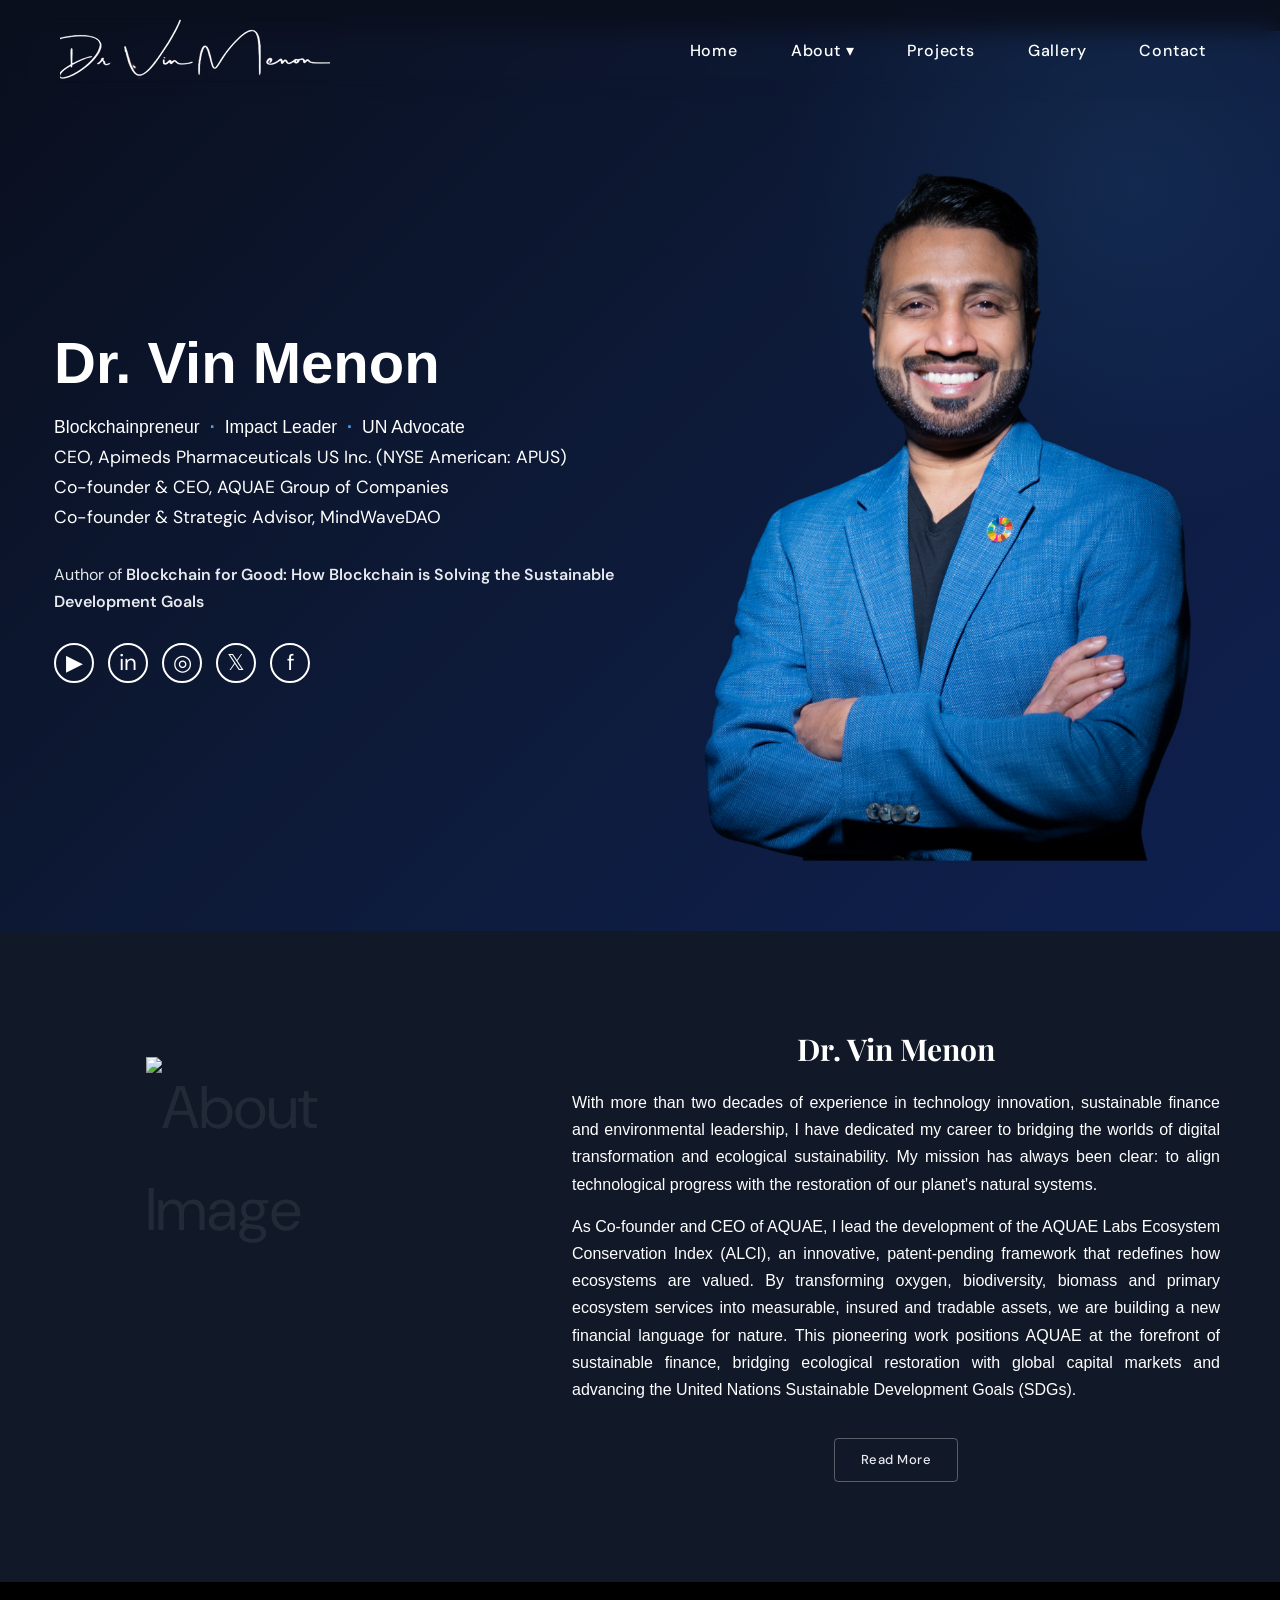
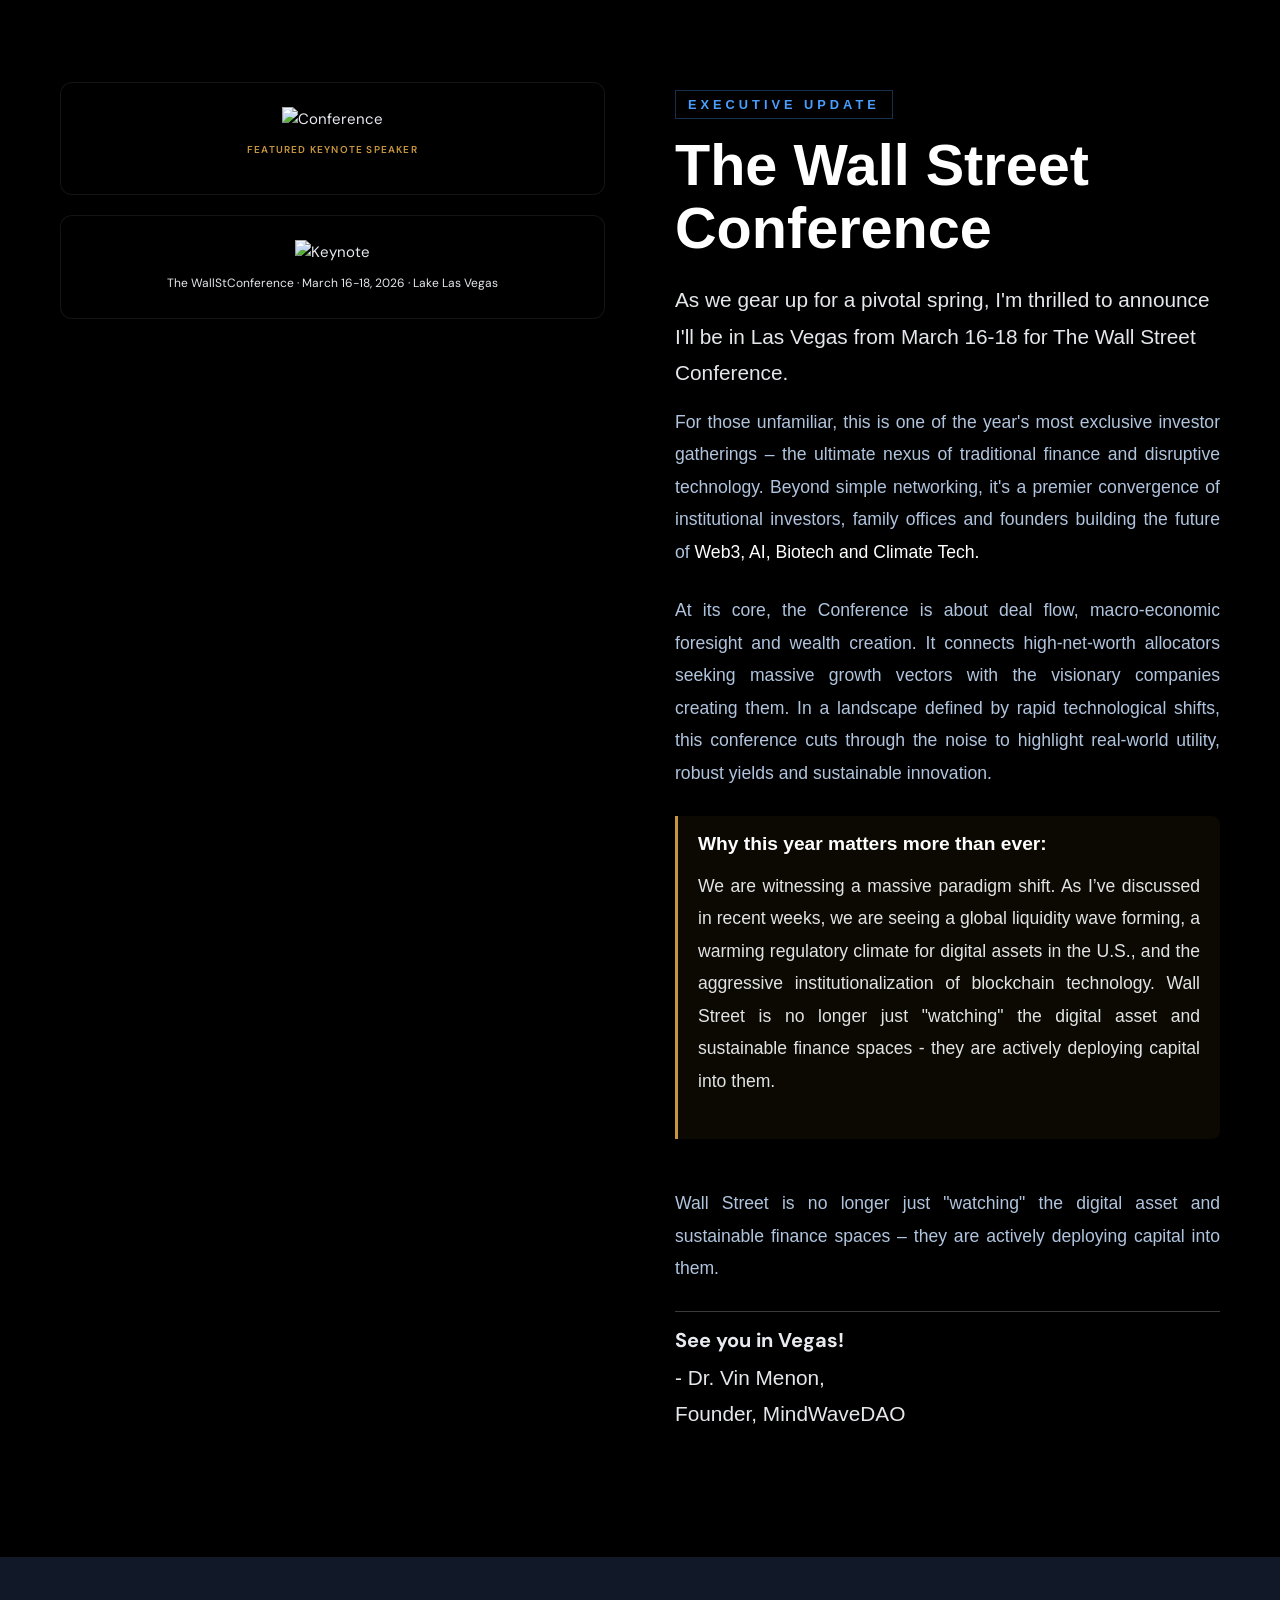
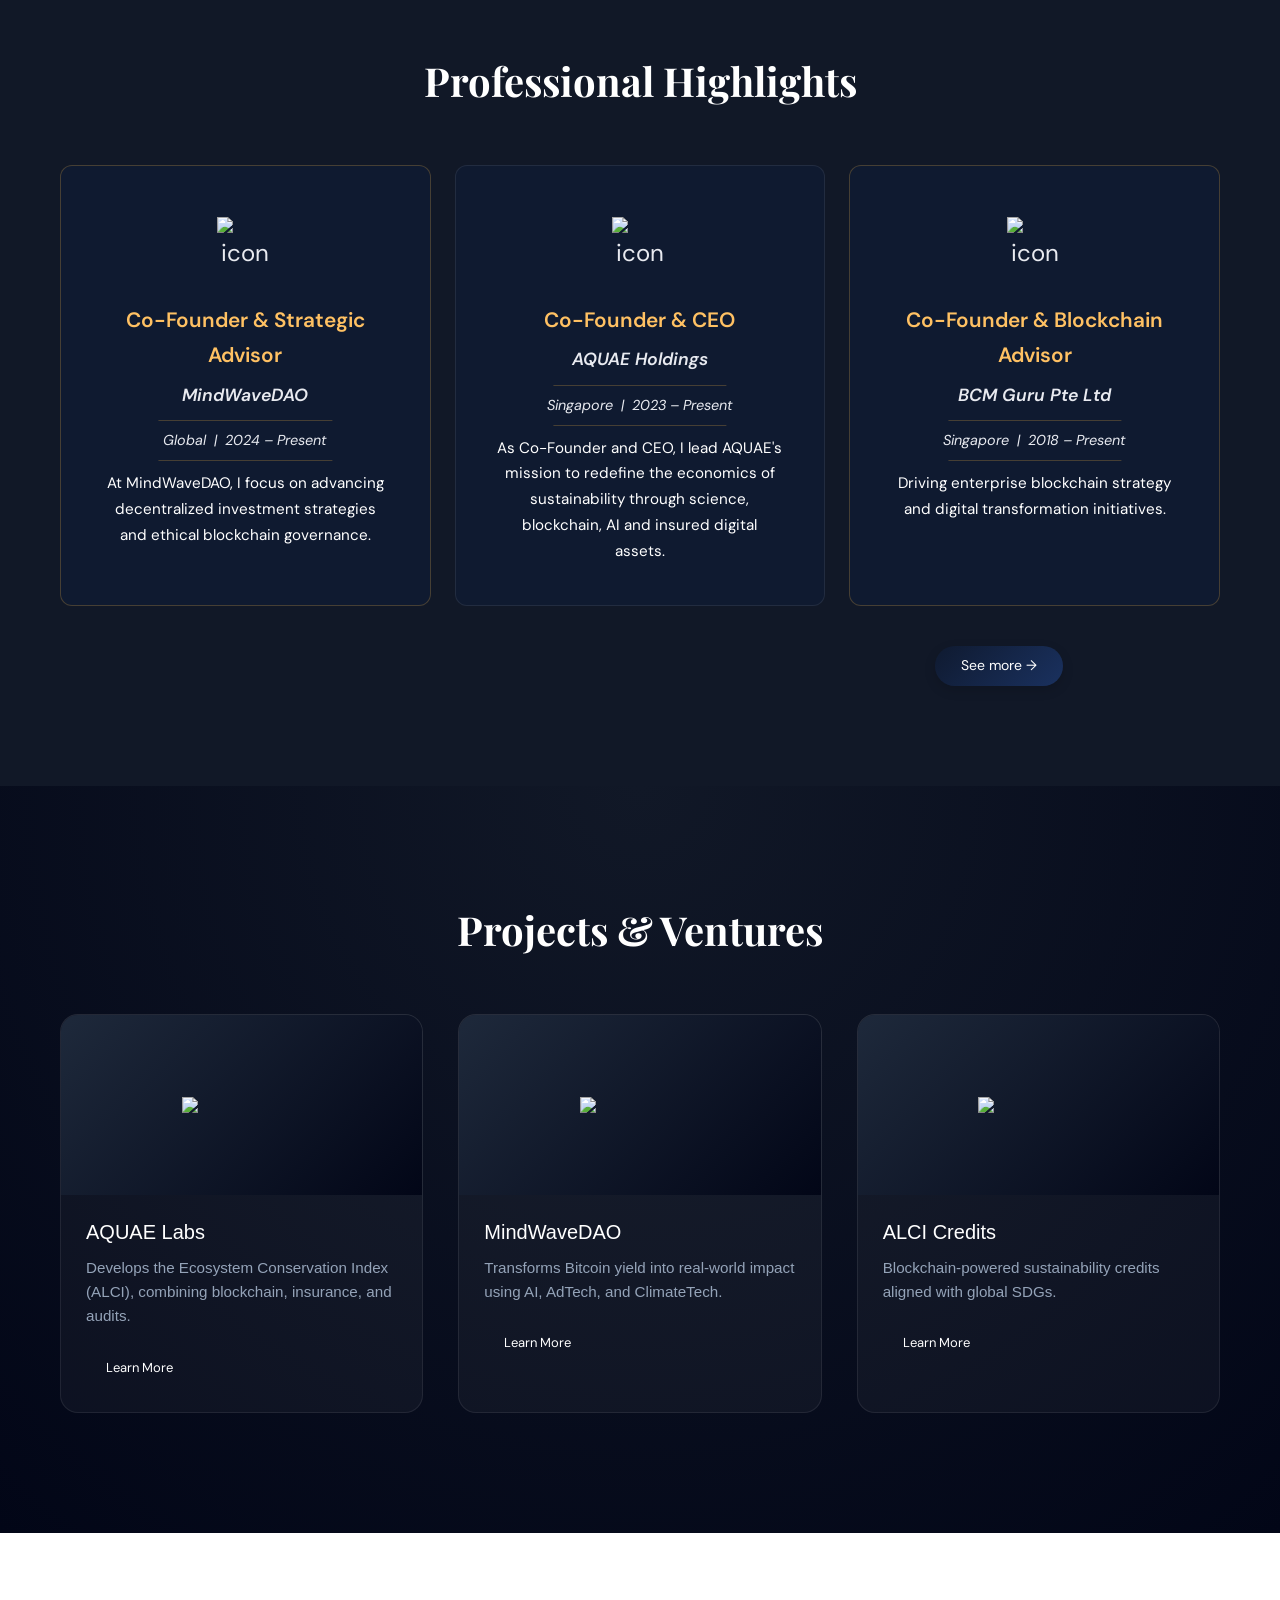
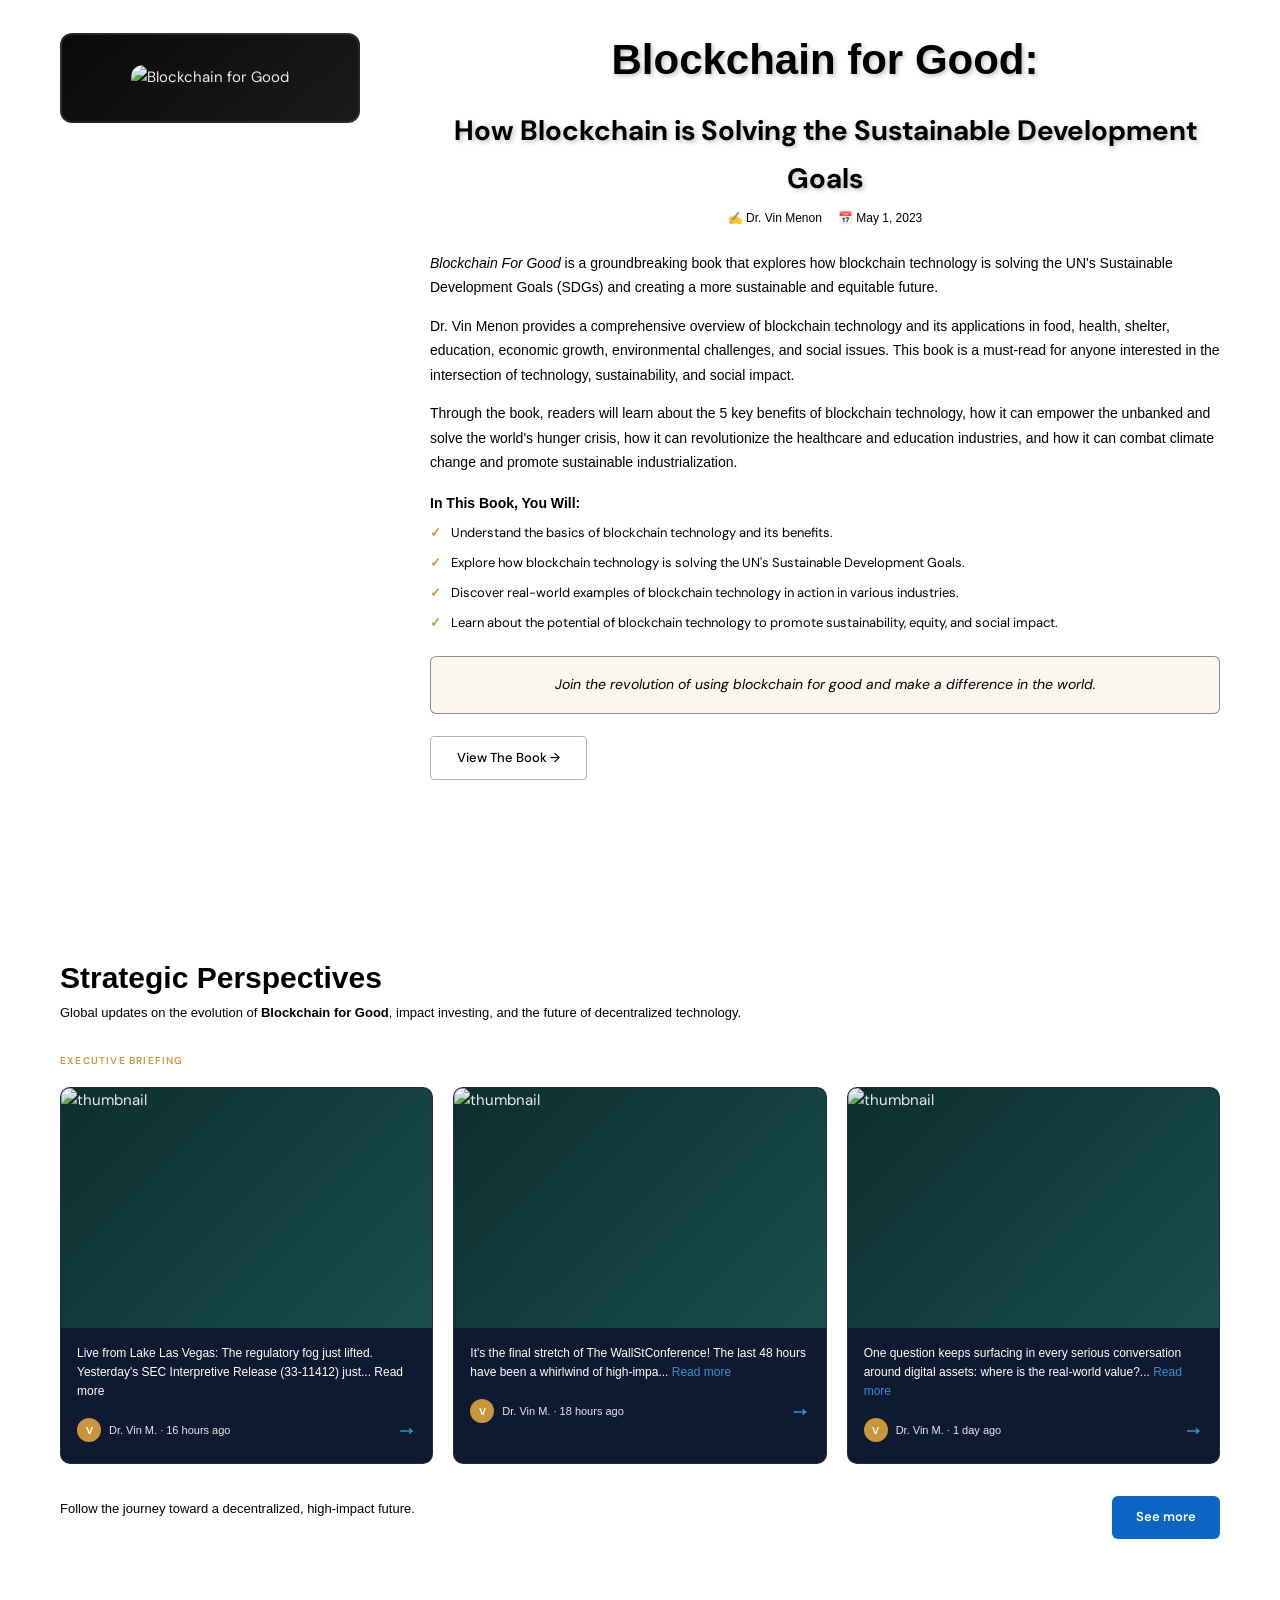
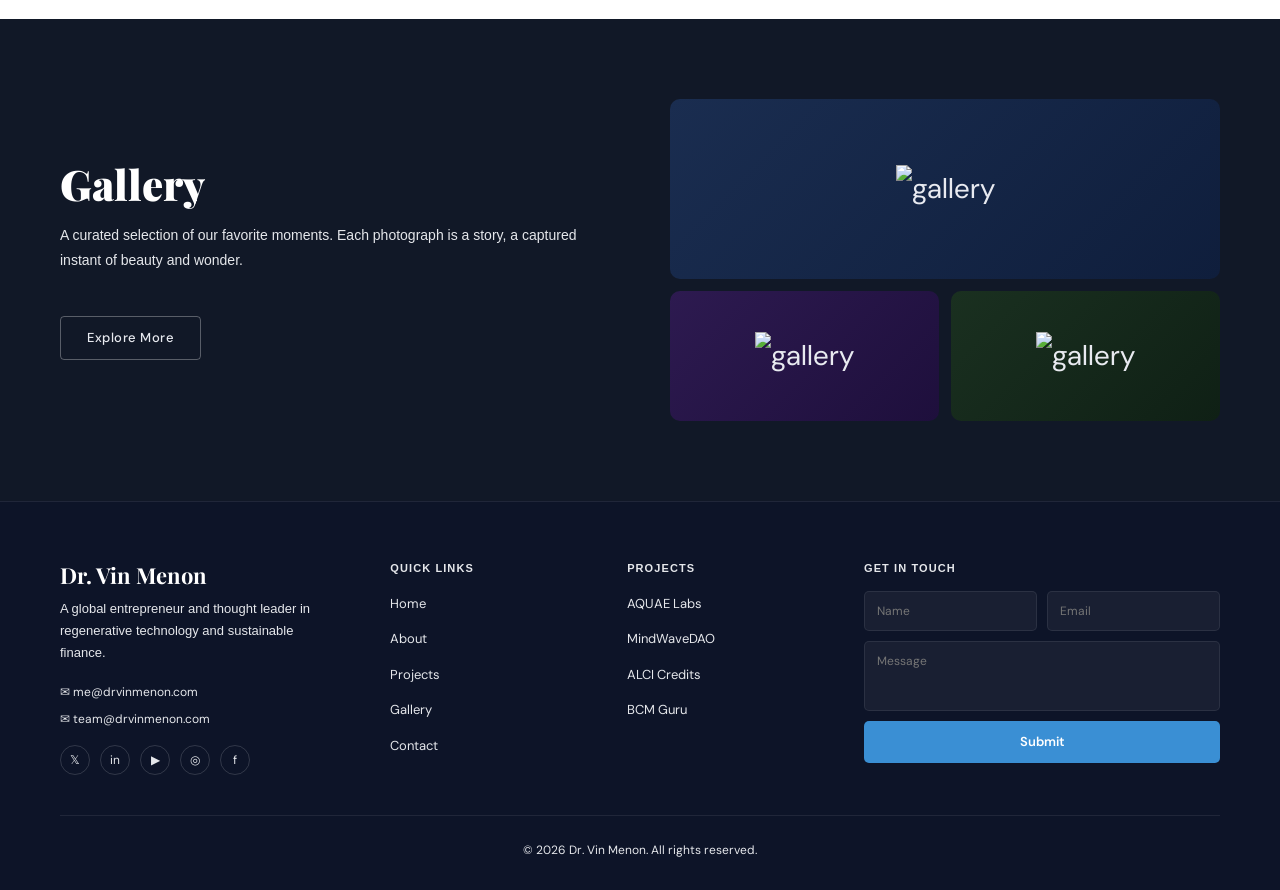
==== commit 8c99fbce: "the one" ====
--- a/index.html
+++ b/index.html
@@ -284,9 +284,9 @@
         <span>✍ Dr. Vin Menon</span>
         <span>📅 May 1, 2023</span>
       </div>
-      <p><em>Blockchain For Good</em> is a groundbreaking book that explores how <a href="#">blockchain technology is solving the UN's Sustainable Development Goals (SDGs)</a> and creating a more sustainable and equitable future.</p>
-      <p>Dr. Vin Menon provides a comprehensive overview of blockchain technology and its applications in food, health, shelter, education, economic growth, <a href="#">environmental challenges, and social issues</a>. This book is a must-read for anyone interested in the intersection of technology, sustainability, and social impact.</p>
-      <p>Through the book, readers will learn about the 5 key benefits of blockchain technology, how it can empower the unbanked and solve the world's hunger crisis, how it can revolutionize the healthcare and education industries, and how it can <a href="#">combat climate change and promote sustainable</a> industrialization.</p>
+      <p><em>Blockchain For Good</em> is a groundbreaking book that explores how blockchain technology is solving the UN's Sustainable Development Goals (SDGs) and creating a more sustainable and equitable future.</p>
+      <p>Dr. Vin Menon provides a comprehensive overview of blockchain technology and its applications in food, health, shelter, education, economic growth, environmental challenges, and social issues. This book is a must-read for anyone interested in the intersection of technology, sustainability, and social impact.</p>
+      <p>Through the book, readers will learn about the 5 key benefits of blockchain technology, how it can empower the unbanked and solve the world's hunger crisis, how it can revolutionize the healthcare and education industries, and how it can combat climate change and promote sustainable industrialization.</p>
       <h4>In This Book, You Will:</h4>
       <ul class="book-list">
         <li>Understand the basics of blockchain technology and its benefits.</li>
@@ -317,7 +317,7 @@
               <div class="post-avatar">V</div>
               <span>Dr. Vin M. · 16 hours ago</span>
             </div>
-            <span style="color:var(--blue-accent); font-weight:700;">in</span>
+<span style="color:var(--blue-accent); font-weight:1000; font-size:20px;">→</span>
           </div>
         </div>
       </div>
@@ -332,7 +332,7 @@
               <div class="post-avatar">V</div>
               <span>Dr. Vin M. · 18 hours ago</span>
             </div>
-            <span style="color:var(--blue-accent); font-weight:700;">in</span>
+<span style="color:var(--blue-accent); font-weight:1000; font-size:20px;">→</span>
           </div>
         </div>
       </div>
@@ -346,14 +346,14 @@
               <div class="post-avatar">V</div>
               <span >Dr. Vin M. · 1 day ago</span>
             </div>
-            <span style="color:var(--blue-accent); font-weight:700;">in</span>
+<span style="color:var(--blue-accent); font-weight:1000; font-size:20px;">→</span>
           </div>
         </div>
       </div>
     </div>
     <div style="display:flex; align-items:center; justify-content:space-between;">
       <p style="font-size:13px; color:black;">Follow the journey toward a decentralized, high-impact future.</p>
-      <a href="#" class="linkedin-btn btn-dark"> Connect on LinkedIn</a>
+      <a href="#" class="linkedin-btn btn-dark"> See more</a>
     </div>
   </div>
 </section>
--- a/css/style.css
+++ b/css/style.css
@@ -23,7 +23,7 @@
     overflow-x: hidden;
   }
 
-  a { text-decoration: none; color: inherit; }
+  a { text-decoration: none; color: black; }
 
   /* NAV */
 nav {
@@ -764,7 +764,7 @@
   /* Section backgrounds */
 .book-section,
 .perspectives {
-  background: #090303 !important;
+  background: white !important;
 }
 .post-thumb img {
   width: 100%;
@@ -790,7 +790,7 @@
 .post-body p,
 .book-meta,
 .perspectives-inner .sub {
-  color: #ffffff !important;
+  color: #000000 !important;
 }
 
   /* BOOK */
@@ -864,7 +864,7 @@
    font-size: clamp(26px, 4.5vw, 42px);
     line-height: 1.3;
     font-weight: 700;
-    color: rgb(249, 249, 249);
+    color: rgb(0, 0, 0);
     margin-bottom: clamp(15px, 3vw, 20px);
     text-align: center;
     word-wrap: break-word;
@@ -875,7 +875,7 @@
     /* font-family: 'Playfair Display', serif; */
 font-size: clamp(18px, 3vw, 28px);  
     font-weight: 700;
-    color:rgb(255, 255, 255);
+    color:rgb(0, 0, 0);
     margin-bottom: 6px;
         text-shadow: 2px 2px 4px rgba(20, 20, 20, .25);
 
@@ -920,7 +920,7 @@
     align-items: flex-start;
     gap: 10px;
     font-size: 13px;
-    color: rgb(255, 255, 255);
+    color: rgb(0, 0, 0);
     margin-bottom: 8px;
   }
 
@@ -933,12 +933,12 @@
 
   .book-cta {
     background: rgba(200,150,62,0.08);
-    border: 1px solid rgba(200,150,62,0.3);
+    border: 1px solid rgba(0, 0, 0, 0.437);
     border-radius: 6px;
     padding: 16px 20px;
     font-size: 14px;
     font-style: italic;
-    color: white;
+    color: rgb(0, 0, 0);
     text-align: center;
     margin-bottom: 22px;
   }
@@ -948,7 +948,7 @@
     align-items: center;
     gap: 8px;
     padding: 10px 26px;
-    border: 1px solid rgba(255,255,255,0.3);
+    border: 1px solid rgba(0, 0, 0, 0.3);
     border-radius: 4px;
     font-size: 13px;
     font-weight: 500;
@@ -974,7 +974,7 @@
     /* font-family: 'Playfair Display', serif; */
     font-size: 30px;
     font-weight: 700;
-    color: #ffffff;
+    color: #000000;
     margin-bottom: 6px;
   }
 
@@ -984,7 +984,7 @@
     margin-bottom: 28px;
   }
 
-  .perspectives-inner .sub strong { color: rgb(255, 254, 254); }
+  .perspectives-inner .sub strong { color: rgb(0, 0, 0); }
 
   .exec-briefing-tag {
     font-size: 10px;
@@ -1420,7 +1420,8 @@
     .nav-links {  font-size: 14px; }
     .hero { padding: 100px 30px 60px; }
     .hero-inner { grid-template-columns: 1fr; gap: 30px; }
-    .hero-image { justify-content: center; }
+    .hero-content { order: 2; }
+    .hero-image { order: 1; justify-content: center; }
     .hero-img-wrap { width: 320px; height: 360px; }
     .about { padding: 80px 30px; }
     .about-inner, .exec-inner, .projects-inner, .book-inner, .gallery-inner, .footer-inner { width: 100%; }
@@ -1464,7 +1465,7 @@
     .nav-toggle-input:checked + .nav-toggle-label + .nav-links {
       max-height: 360px;
     }
-    .hero { padding: 104px 16px 0px; min-height: auto; }
+    .hero { padding: 104px 16px 13px; min-height: auto; }
     .hero-content h1 { font-size: 42px; }
     .hero-tags, .hero-roles, .hero-book { font-size: 12px; }
     .hero-img-wrap { width: 100%; max-width: 300px; height: 340px; margin: 0 auto; }
@@ -1892,13 +1893,14 @@
 /* Global Conferences & Forums */
 
 /* SECTION */
+/* ================= SECTION ================= */
 .speaking {
   background: linear-gradient(90deg, rgb(2, 15, 30), rgb(26, 58, 105));
   padding: 80px 20px;
   color: #fff;
 }
 
-/* CONTAINER (adds left & right space) */
+/* CONTAINER */
 .speaking .container {
   max-width: 1100px;
   margin: auto;
@@ -1912,45 +1914,63 @@
   margin-bottom: 50px;
 }
 
-/* GRID */
+/* ================= GRID ================= */
 .speaking-grid {
   display: grid;
-  grid-template-columns: repeat(2, 1fr);
-  gap: 25px;
-  justify-content: center;
-}
-
-/* CARD */
+ grid-template-columns: repeat(3, 1fr); /* ✅ 3 cards in a row */
+   gap: 25px;
+}
+
+/* ================= CARD ================= */
 .speaking-card {
   border: 1px solid rgba(255, 255, 255, 0.2);
   border-radius: 14px;
-  padding: 20px;
   background: rgba(255, 255, 255, 0.03);
+  overflow: hidden;
   transition: 0.3s ease;
-  max-width: 500px;
-  margin: auto;
-}
-
-/* HOVER EFFECT */
+  display: flex;
+  flex-direction: column;
+}
+
+/* HOVER */
 .speaking-card:hover {
   transform: translateY(-6px);
   border-color: #f5b400;
   box-shadow: 0 10px 25px rgba(0,0,0,0.3);
 }
 
-/* YEAR */
-.speaking-card .year {
-  color: #f5b400;
-  font-weight: 600;
-  font-size: 18px;
-}
-
-/* LINE */
-.speaking-card hr {
-  border: none;
-  height: 1px;
-  background: rgba(255,255,255,0.2);
-  margin: 10px 0 15px;
+/* ================= CAROUSEL ================= */
+.card-carousel {
+  width: 100%;
+  height: 100%;
+  overflow: hidden;
+  position: relative;
+}
+
+.card-carousel img {
+  width: 100%;
+  height: 100%;
+  object-fit: cover;
+  display: none;
+  transition: 0.5s ease;
+}
+
+/* ACTIVE IMAGE */
+.card-carousel img.active {
+  display: block;
+}
+
+/* ZOOM EFFECT */
+.speaking-card:hover .card-carousel img {
+  transform: scale(1.05);
+}
+
+/* ================= CONTENT ================= */
+.card-body {
+  padding: 20px;
+  display: flex;
+  flex-direction: column;
+  height: 100%;
 }
 
 /* TEXT */
@@ -1974,7 +1994,20 @@
   color: #e2e8f0;
 }
 
-/* ------------------ RESPONSIVE ------------------ */
+/* ================= YEAR (BOTTOM) ================= */
+.year {
+  margin-top: 10px;
+  align-self: flex-start;
+  background: linear-gradient(135deg, #f5b400, #ffcc33);
+  color: #000;
+  font-weight: 700;
+  font-size: 13px;
+  padding: 6px 14px;
+  border-radius: 50px;
+  letter-spacing: 1px;
+  box-shadow: 0 4px 10px rgba(0,0,0,0.25);
+}
+/* ================= RESPONSIVE ================= */
 
 /* Tablet */
 @media (max-width: 992px) {
@@ -1994,22 +2027,26 @@
   }
 
   .speaking .container {
-    padding: 0 10px; /* left & right gap */
-  }
-
-  .speaking-card {
-    padding: 18px;
+    padding: 0 10px;
+  }
+
+  .card-carousel {
+    height: 180px;
+  }
+
+  .card-body {
+    padding: 15px;
+    height: auto;
   }
 
   .speaking-card h4 {
     font-size: 15px;
   }
 
-  .speaking-card .year {
-    font-size: 16px;
-  }
-}
-
+  .year {
+    font-size: 14px;
+  }
+}
 /* gallery */
 
 /* EVENT GRID */
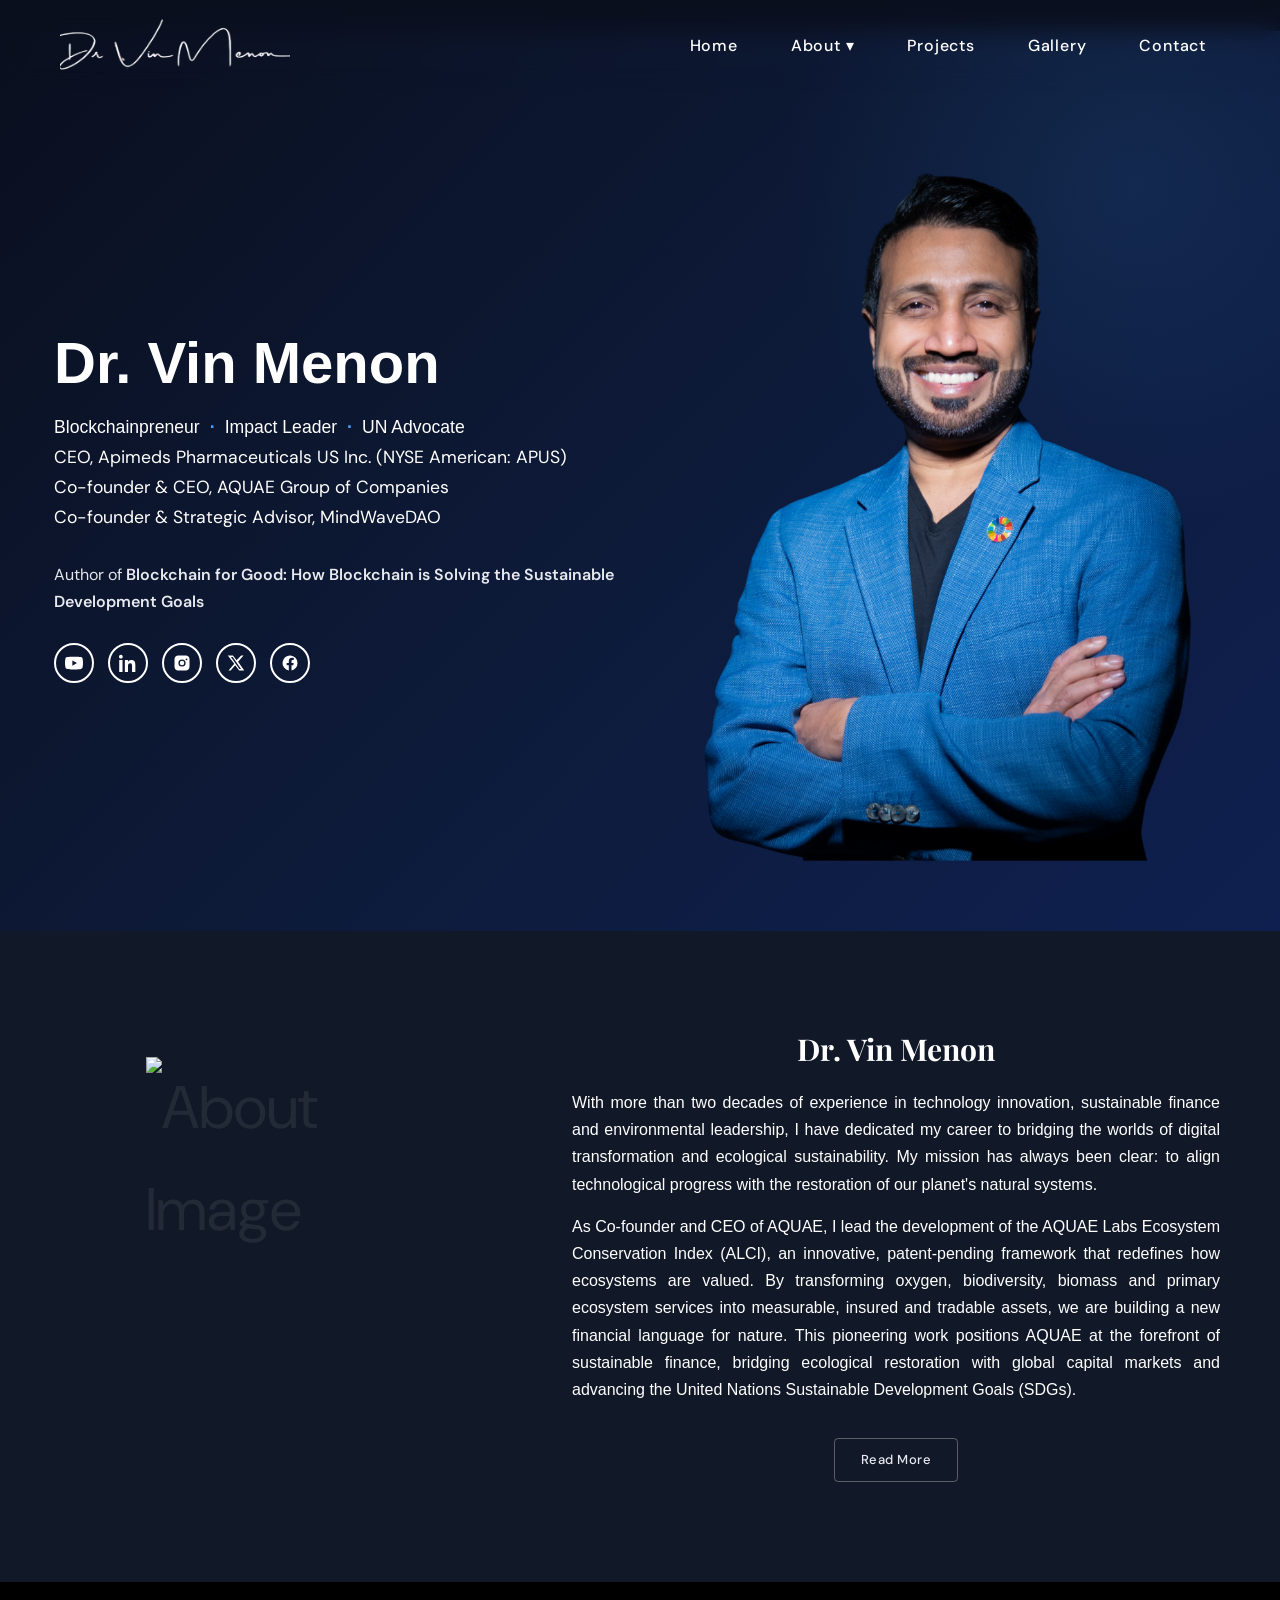
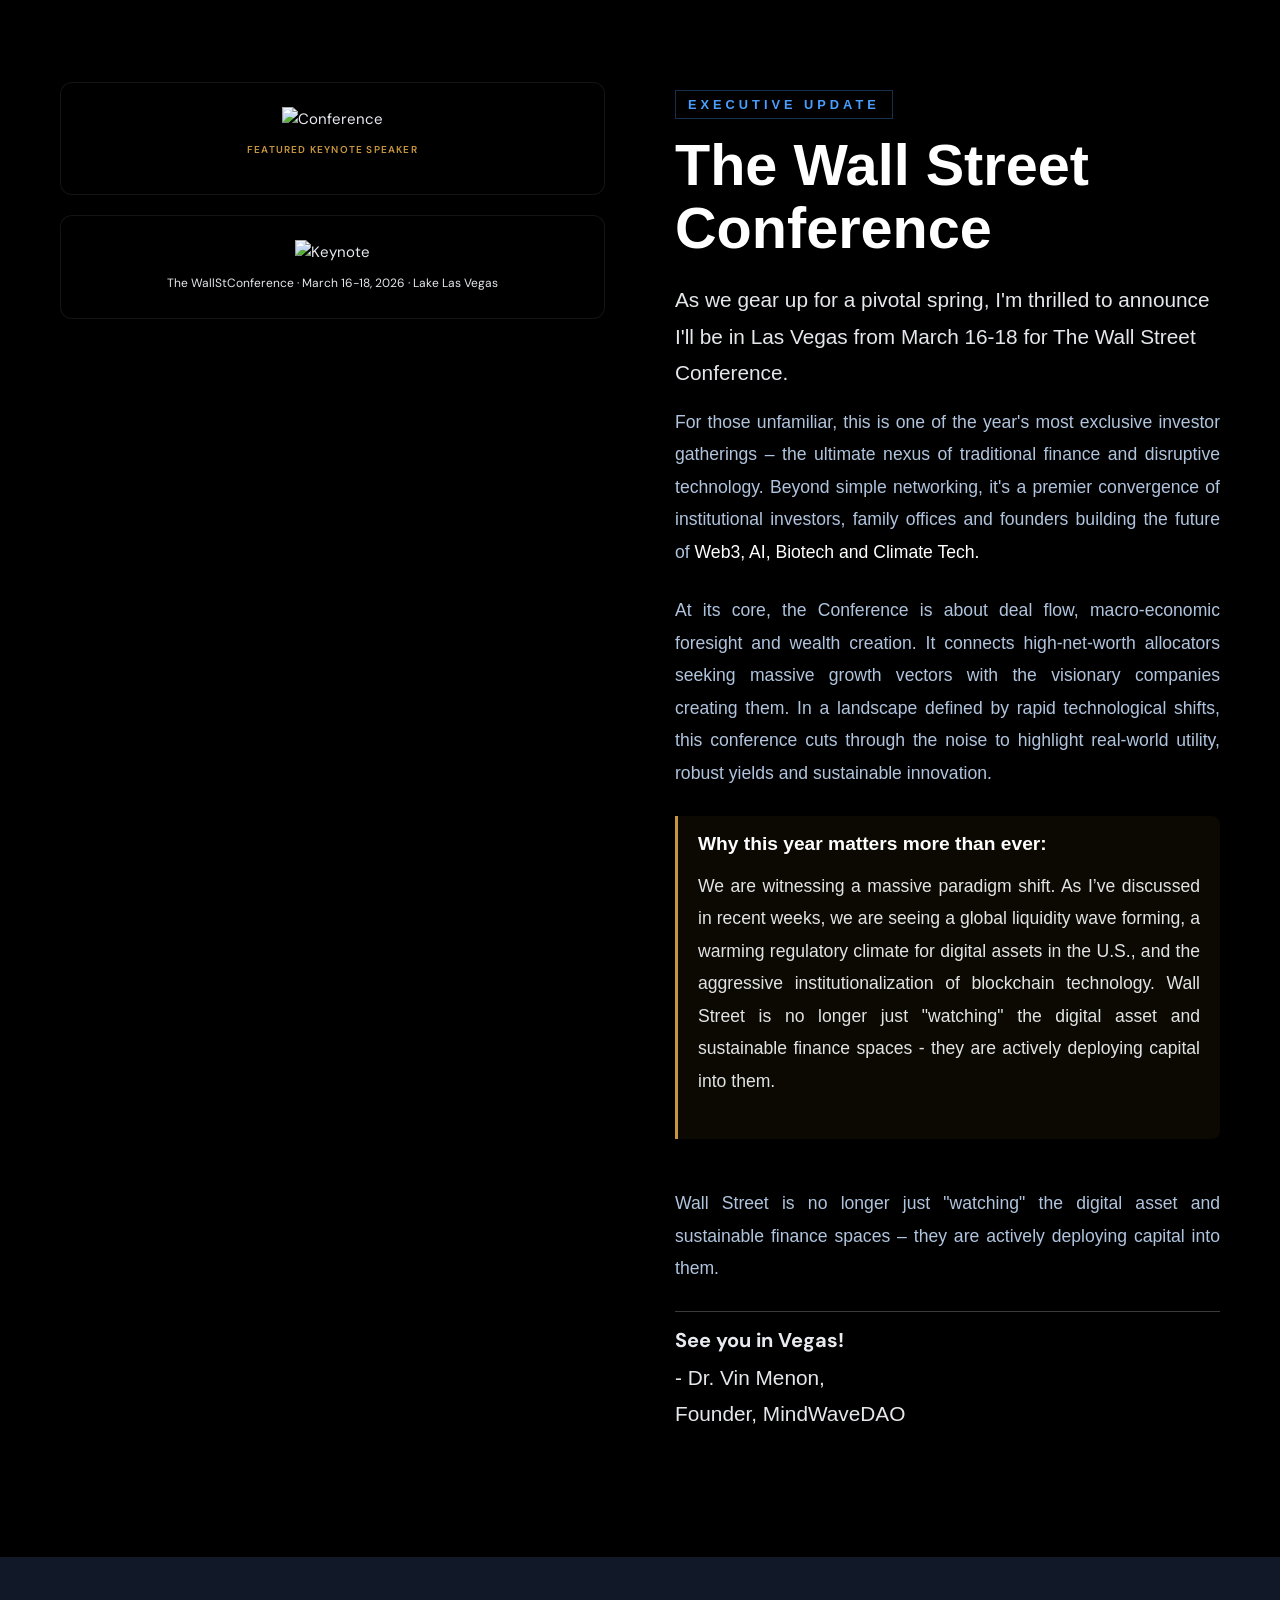
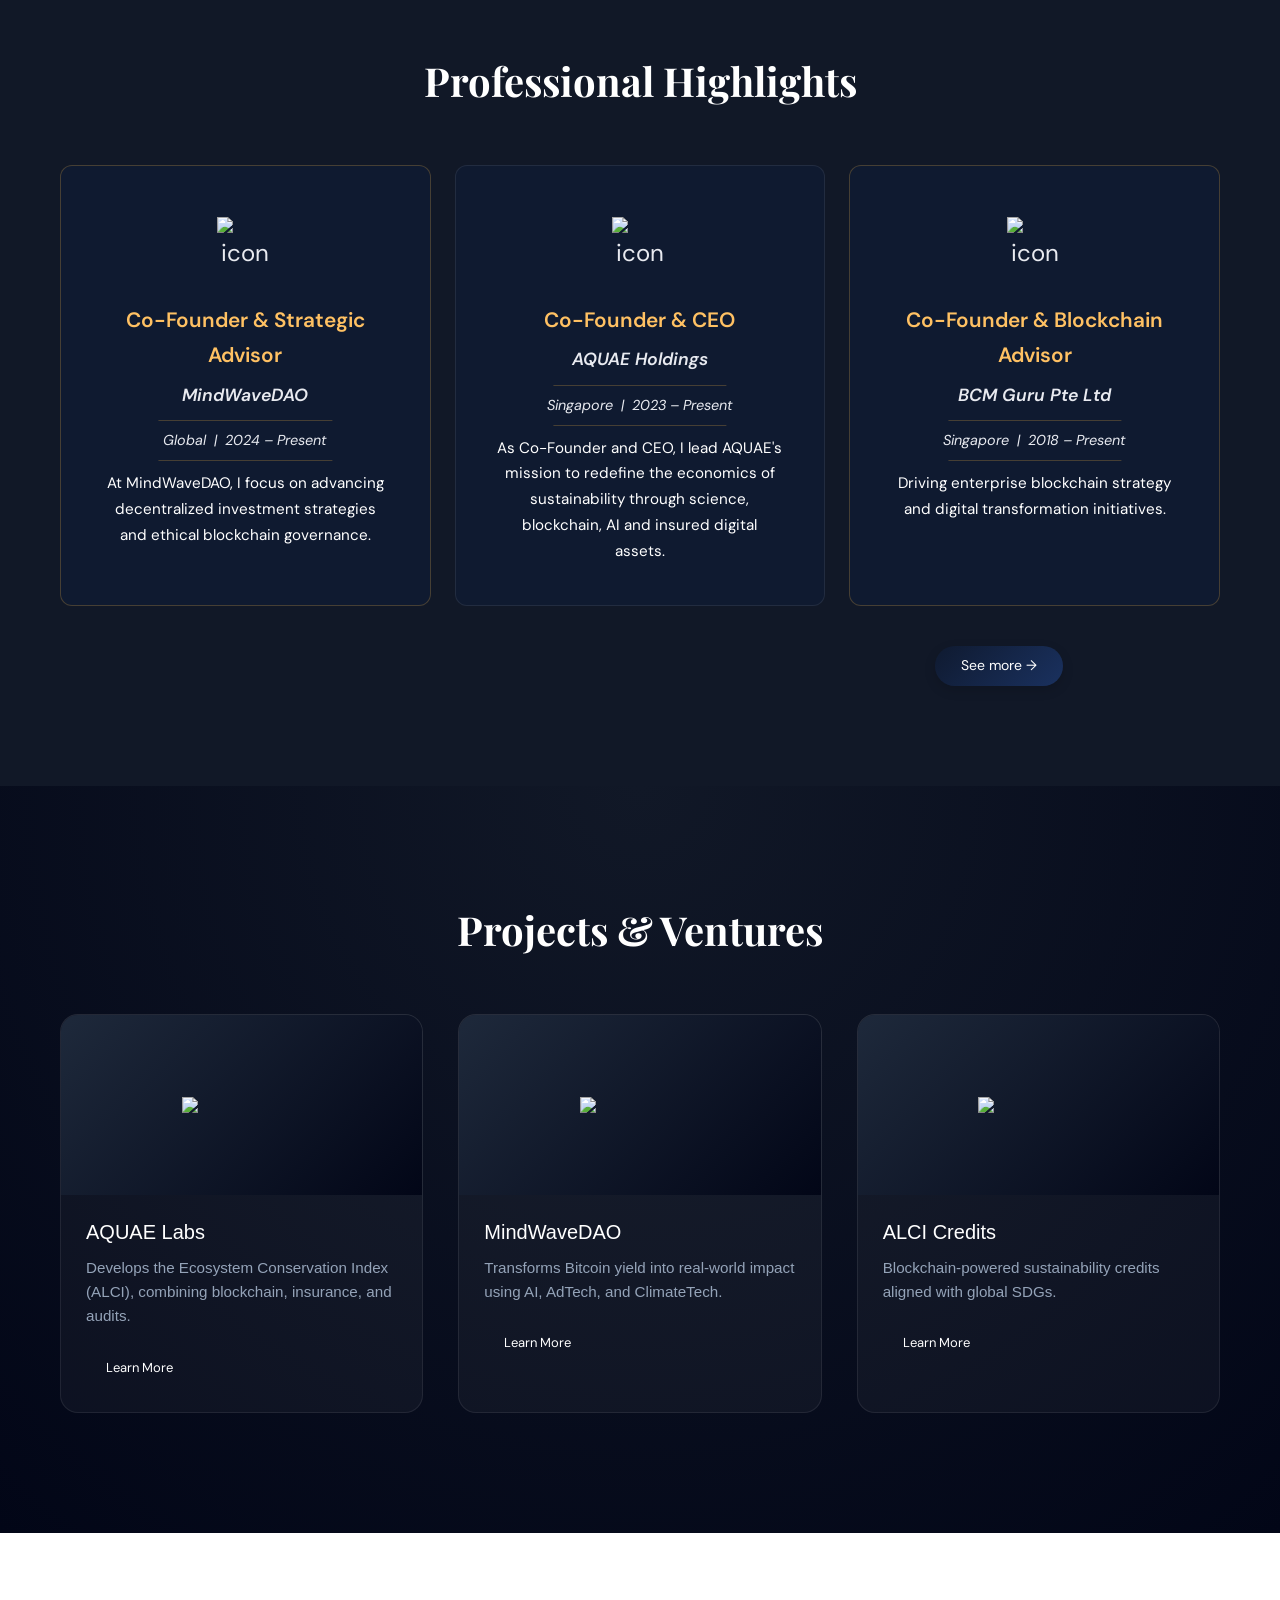
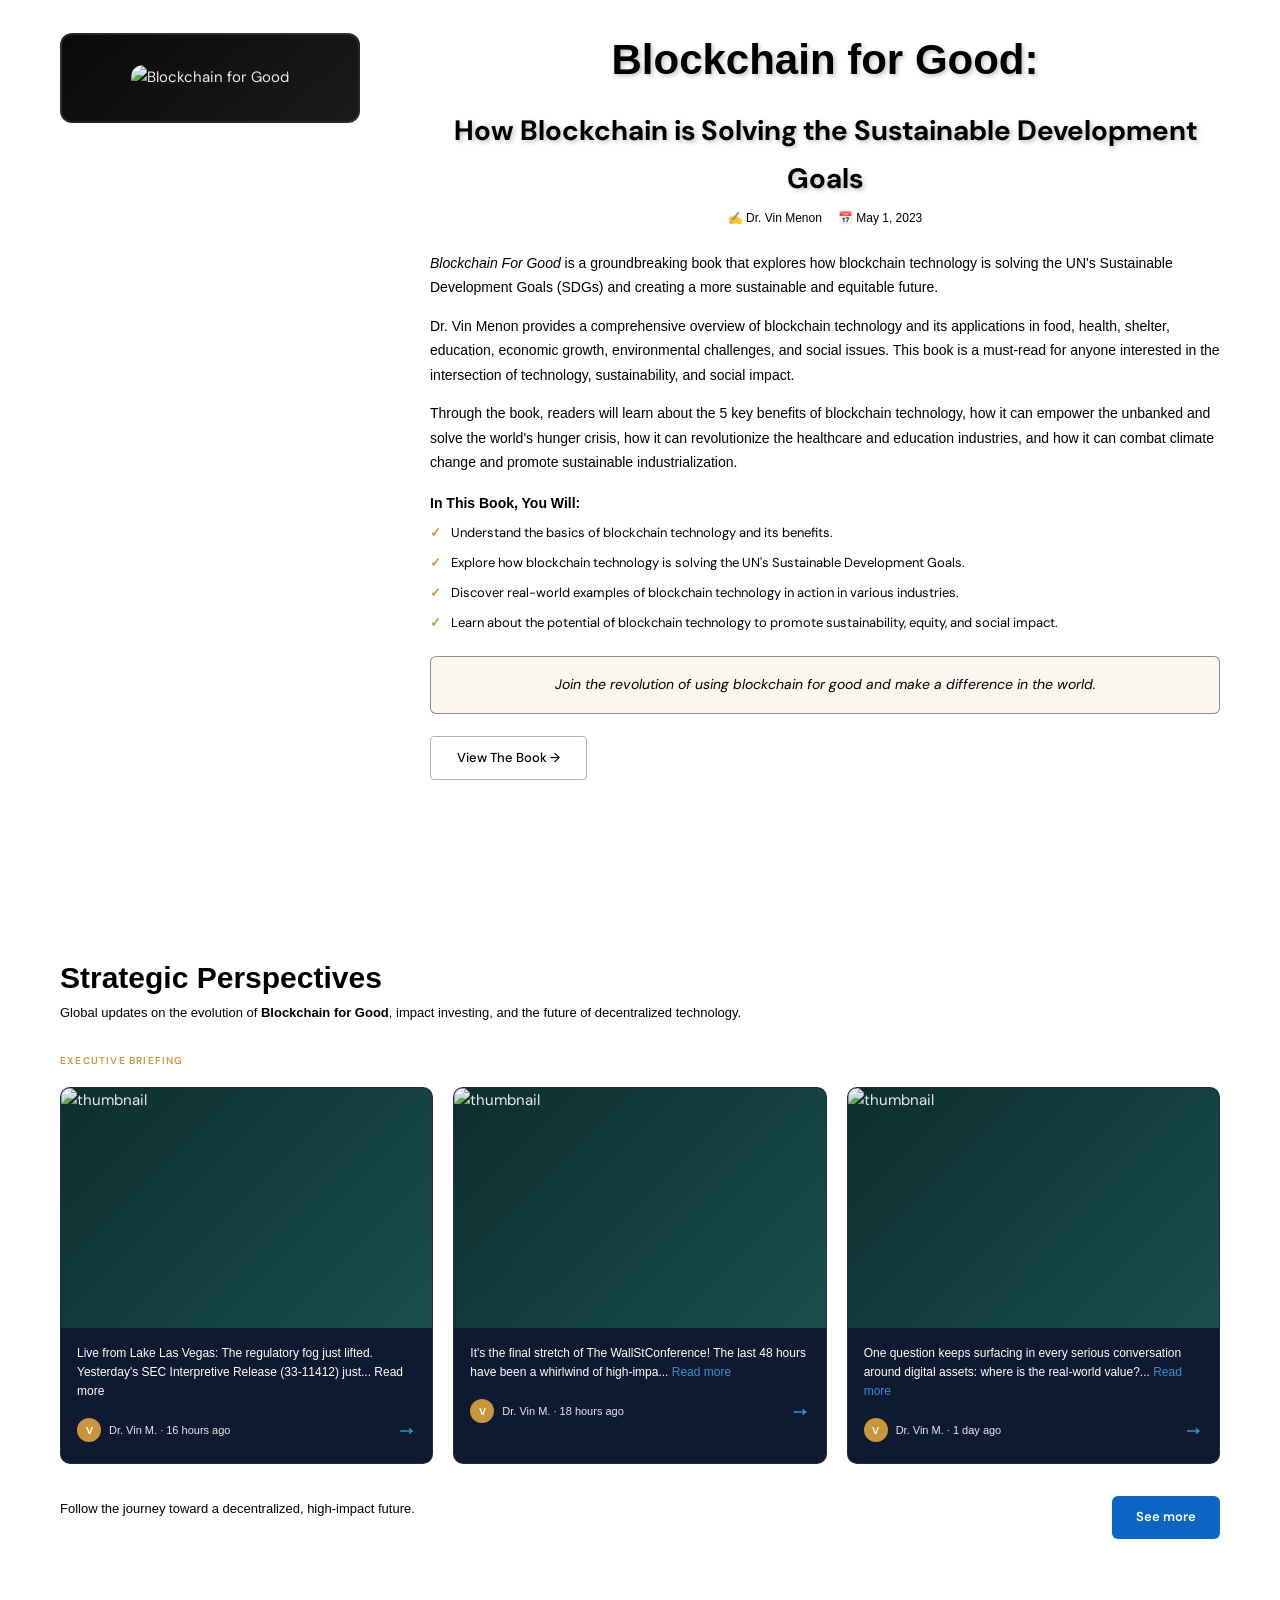
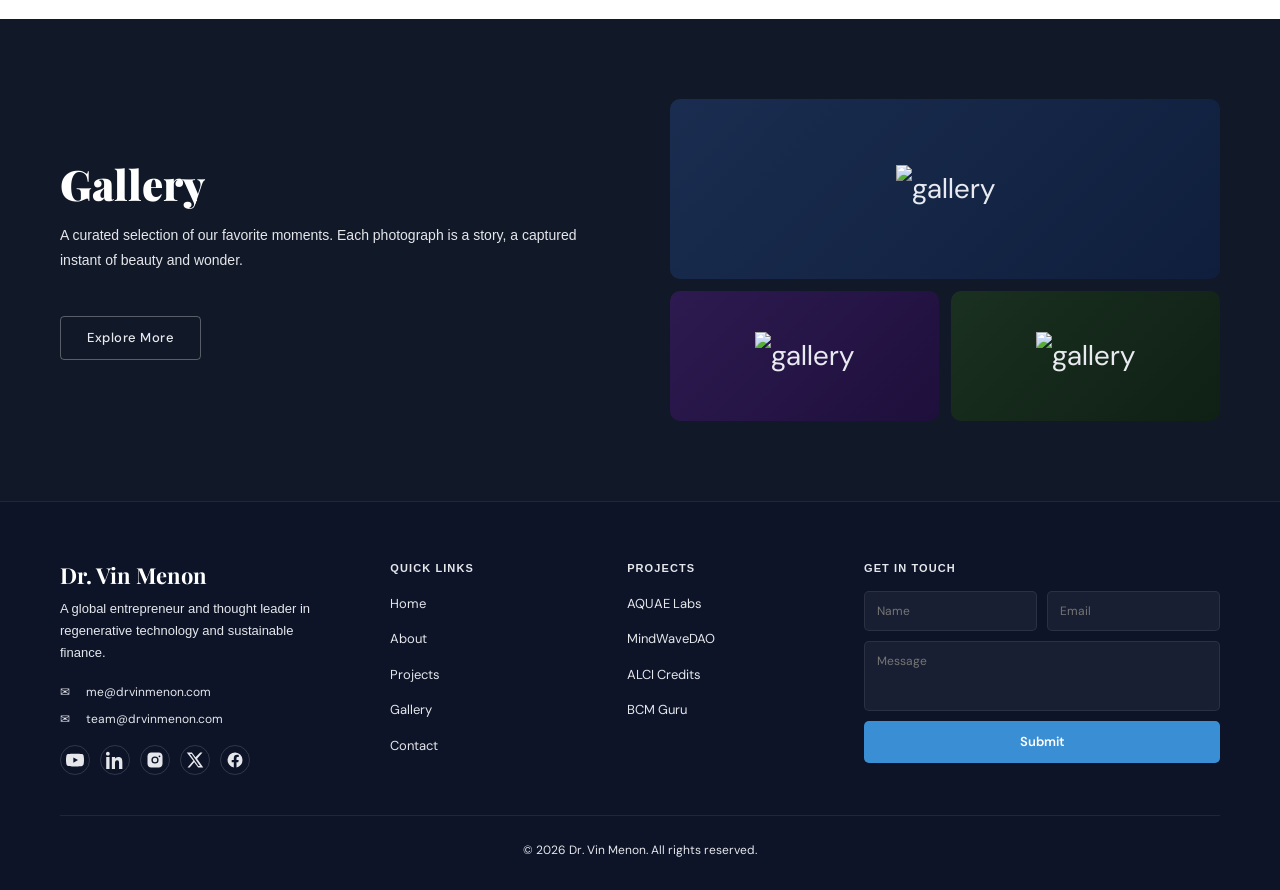
==== commit 9af9373b: "the one" ====
--- a/index.html
+++ b/index.html
@@ -59,13 +59,44 @@
       <div class="hero-book">
         Author of <strong>Blockchain for Good: How Blockchain is Solving the Sustainable Development Goals</strong>
       </div>
-      <div class="hero-socials">
-        <div class="social-btn">▶</div>
-        <div class="social-btn">in</div>
-        <div class="social-btn">◎</div>
-        <div class="social-btn">𝕏</div>
-        <div class="social-btn">f</div>
-      </div>
+    <div class="hero-socials">
+  
+  <!-- YouTube -->
+  <div class="social-btn">
+    <svg viewBox="0 0 24 24" width="18" height="18" fill="currentColor">
+      <path d="M23.5 6.2a3 3 0 0 0-2.1-2.1C19.6 3.5 12 3.5 12 3.5s-7.6 0-9.4.6A3 3 0 0 0 .5 6.2 31.6 31.6 0 0 0 0 12a31.6 31.6 0 0 0 .5 5.8 3 3 0 0 0 2.1 2.1c1.8.6 9.4.6 9.4.6s7.6 0 9.4-.6a3 3 0 0 0 2.1-2.1A31.6 31.6 0 0 0 24 12a31.6 31.6 0 0 0-.5-5.8zM9.8 15.5v-7l6.2 3.5-6.2 3.5z"/>
+    </svg>
+  </div>
+
+  <!-- LinkedIn -->
+  <div class="social-btn">
+    <svg viewBox="0 0 24 24" width="18" height="18" fill="currentColor">
+      <path d="M4.98 3.5C4.98 5 3.9 6.1 2.5 6.1S0 5 0 3.5 1.1.9 2.5.9 4.98 2 4.98 3.5zM.3 8h4.4v16H.3V8zm7.5 0h4.2v2.2h.1c.6-1.1 2.1-2.2 4.3-2.2 4.6 0 5.4 3 5.4 6.9V24h-4.4v-7.7c0-1.8 0-4.1-2.5-4.1s-2.9 2-2.9 4v7.8H7.8V8z"/>
+    </svg>
+  </div>
+
+  <!-- Instagram -->
+  <div class="social-btn">
+    <svg viewBox="0 0 24 24" width="18" height="18" fill="currentColor">
+      <path d="M7 2C4.2 2 2 4.2 2 7v10c0 2.8 2.2 5 5 5h10c2.8 0 5-2.2 5-5V7c0-2.8-2.2-5-5-5H7zm5 5.2A4.8 4.8 0 1 1 7.2 12 4.8 4.8 0 0 1 12 7.2zm6-1.3a1.2 1.2 0 1 1-1.2 1.2A1.2 1.2 0 0 1 18 5.9zM12 9a3 3 0 1 0 3 3 3 3 0 0 0-3-3z"/>
+    </svg>
+  </div>
+
+  <!-- X (Twitter) -->
+  <div class="social-btn">
+    <svg viewBox="0 0 24 24" width="18" height="18" fill="currentColor">
+      <path d="M18.9 2H22l-7.2 8.3L23 22h-6.8l-5.3-7-6 7H2l7.7-8.9L1 2h6.9l4.8 6.4L18.9 2zm-2.4 18h2.2L7.6 4H5.2l11.3 16z"/>
+    </svg>
+  </div>
+
+  <!-- Facebook -->
+  <div class="social-btn">
+    <svg viewBox="0 0 24 24" width="18" height="18" fill="currentColor">
+      <path d="M22 12a10 10 0 1 0-11.6 9.9v-7H7.6v-3h2.8V9.5c0-2.8 1.7-4.4 4.2-4.4 1.2 0 2.4.2 2.4.2v2.7h-1.3c-1.3 0-1.7.8-1.7 1.6V12h2.9l-.5 3h-2.4v7A10 10 0 0 0 22 12z"/>
+    </svg>
+  </div>
+
+</div>
     </div>
 <div class="hero-image">
   <!-- <div class="hero-img-wrap"> -->
@@ -224,7 +255,8 @@
   >
     See more →
   </button>
-</div></section>
+</div>
+</section>
 
 </section>
 
@@ -386,14 +418,43 @@
     <div class="footer-brand">
       <h3>Dr. Vin Menon</h3>
       <p>A global entrepreneur and thought leader in regenerative technology and sustainable finance.</p>
-      <div class="footer-email">✉ me@drvinmenon.com</div>
-      <div class="footer-email">✉ team@drvinmenon.com</div>
+<div class="footer-email">
+  <span style="margin-right:8px;">✉</span>me@drvinmenon.com
+</div>
+      <div class="footer-email">
+        <span style="margin-right:8px;">✉</span>team@drvinmenon.com
+      </div>
       <div class="footer-socials">
-        <div class="footer-social">𝕏</div>
-        <div class="footer-social">in</div>
-        <div class="footer-social">▶</div>
-        <div class="footer-social">◎</div>
-        <div class="footer-social">f</div>
+        <!-- YouTube -->
+        <div class="footer-social">
+          <svg viewBox="0 0 24 24" width="18" height="18" fill="currentColor">
+            <path d="M23.5 6.2a3 3 0 0 0-2.1-2.1C19.6 3.5 12 3.5 12 3.5s-7.6 0-9.4.6A3 3 0 0 0 .5 6.2 31.6 31.6 0 0 0 0 12a31.6 31.6 0 0 0 .5 5.8 3 3 0 0 0 2.1 2.1c1.8.6 9.4.6 9.4.6s7.6 0 9.4-.6a3 3 0 0 0 2.1-2.1A31.6 31.6 0 0 0 24 12a31.6 31.6 0 0 0-.5-5.8zM9.8 15.5v-7l6.2 3.5-6.2 3.5z"/>
+          </svg>
+        </div>
+        <!-- LinkedIn -->
+        <div class="footer-social">
+          <svg viewBox="0 0 24 24" width="18" height="18" fill="currentColor">
+            <path d="M4.98 3.5C4.98 5 3.9 6.1 2.5 6.1S0 5 0 3.5 1.1.9 2.5.9 4.98 2 4.98 3.5zM.3 8h4.4v16H.3V8zm7.5 0h4.2v2.2h.1c.6-1.1 2.1-2.2 4.3-2.2 4.6 0 5.4 3 5.4 6.9V24h-4.4v-7.7c0-1.8 0-4.1-2.5-4.1s-2.9 2-2.9 4v7.8H7.8V8z"/>
+          </svg>
+        </div>
+        <!-- Instagram -->
+        <div class="footer-social">
+          <svg viewBox="0 0 24 24" width="18" height="18" fill="currentColor">
+            <path d="M7 2C4.2 2 2 4.2 2 7v10c0 2.8 2.2 5 5 5h10c2.8 0 5-2.2 5-5V7c0-2.8-2.2-5-5-5H7zm5 5.2A4.8 4.8 0 1 1 7.2 12 4.8 4.8 0 0 1 12 7.2zm6-1.3a1.2 1.2 0 1 1-1.2 1.2A1.2 1.2 0 0 1 18 5.9zM12 9a3 3 0 1 0 3 3 3 3 0 0 0-3-3z"/>
+          </svg>
+        </div>
+        <!-- X (Twitter) -->
+        <div class="footer-social">
+          <svg viewBox="0 0 24 24" width="18" height="18" fill="currentColor">
+            <path d="M18.9 2H22l-7.2 8.3L23 22h-6.8l-5.3-7-6 7H2l7.7-8.9L1 2h6.9l4.8 6.4L18.9 2zm-2.4 18h2.2L7.6 4H5.2l11.3 16z"/>
+          </svg>
+        </div>
+        <!-- Facebook -->
+        <div class="footer-social">
+          <svg viewBox="0 0 24 24" width="18" height="18" fill="currentColor">
+            <path d="M22 12a10 10 0 1 0-11.6 9.9v-7H7.6v-3h2.8V9.5c0-2.8 1.7-4.4 4.2-4.4 1.2 0 2.4.2 2.4.2v2.7h-1.3c-1.3 0-1.7.8-1.7 1.6V12h2.9l-.5 3h-2.4v7A10 10 0 0 0 22 12z"/>
+          </svg>
+        </div>
       </div>
     </div>
     <div class="footer-col">
--- a/css/style.css
+++ b/css/style.css
@@ -59,6 +59,16 @@
     font-style: italic;
     color: var(--text);
     letter-spacing: 1px;
+  }
+       .nav-logo img{
+       width: 230px;
+     }
+
+
+  @media (max-width: 768px) {
+     .nav-logo img{
+       width: 180px;
+     }
   }
 
   .nav-links {
@@ -2145,4 +2155,177 @@
   font-size: 40px;
   color: white;
   cursor: pointer;
+}
+
+/* NEWS DETAILS */
+.news-details {
+  padding: 120px 20px;
+  background: #020617;
+  color: #fff;
+}
+
+.news-container {
+  max-width: 1000px;
+  margin: auto;
+}
+
+/* TOP */
+.news-top {
+  display: flex;
+  gap: 15px;
+  font-size: 13px;
+  opacity: 0.7;
+}
+
+.news-category {
+  color: #facc15;
+  font-weight: 600;
+}
+
+/* TITLE */
+.news-title {
+  font-size: 36px;
+  margin: 15px 0;
+}
+
+/* AUTHOR */
+.author {
+  display: flex;
+  gap: 10px;
+  align-items: center;
+}
+
+.avatar {
+  width: 40px;
+  height: 40px;
+  background: #1e293b;
+  border-radius: 50%;
+  display: flex;
+  align-items: center;
+  justify-content: center;
+}
+
+/* HERO */
+.news-hero {
+  position: relative;
+  margin: 30px 0;
+}
+
+.news-hero img {
+  width: 100%;
+  border-radius: 12px;
+}
+
+.hero-overlay {
+  position: absolute;
+  inset: 0;
+  background: linear-gradient(to top, rgba(0,0,0,0.6), transparent);
+}
+
+/* LAYOUT */
+.news-layout {
+  display: grid;
+  grid-template-columns: 60px 1fr;
+  gap: 20px;
+}
+
+/* SHARE */
+.share-bar {
+  display: flex;
+  flex-direction: column;
+  gap: 10px;
+  position: sticky;
+  top: 120px;
+}
+
+.share-bar a {
+  background: #1e293b;
+  padding: 8px;
+  text-align: center;
+  border-radius: 6px;
+}
+
+/* BODY */
+.news-body {
+  font-size: 17px;
+  line-height: 1.9;
+}
+
+.news-body .lead {
+  font-size: 20px;
+  font-weight: 500;
+}
+
+.news-body h3 {
+  margin-top: 25px;
+}
+
+.news-body ul {
+  padding-left: 20px;
+}
+
+blockquote {
+  margin: 20px 0;
+  padding: 15px;
+  border-left: 4px solid #facc15;
+  background: rgba(255,255,255,0.05);
+}
+
+/* TAGS */
+.tags span {
+  background: #1e293b;
+  padding: 6px 12px;
+  margin-right: 10px;
+  border-radius: 20px;
+}
+
+/* AUTHOR CARD */
+.author-card {
+  margin-top: 40px;
+  padding: 20px;
+  background: #0f172a;
+  border-radius: 10px;
+  display: flex;
+  gap: 15px;
+}
+
+.avatar.large {
+  width: 60px;
+  height: 60px;
+}
+
+/* RELATED */
+.related {
+  margin-top: 50px;
+}
+
+.related-grid {
+  display: grid;
+  grid-template-columns: repeat(3, 1fr);
+  gap: 15px;
+}
+
+.card img {
+  width: 100%;
+  border-radius: 10px;
+}
+
+/* RESPONSIVE */
+@media(max-width:768px){
+  .news-layout {
+    grid-template-columns: 1fr;
+  }
+
+  .share-bar {
+    flex-direction: row;
+    position: static;
+  }
+
+  .related-grid {
+    grid-template-columns: 1fr;
+  }
+
+  .news-title {
+    font-size: 24px;
+  }
 }
